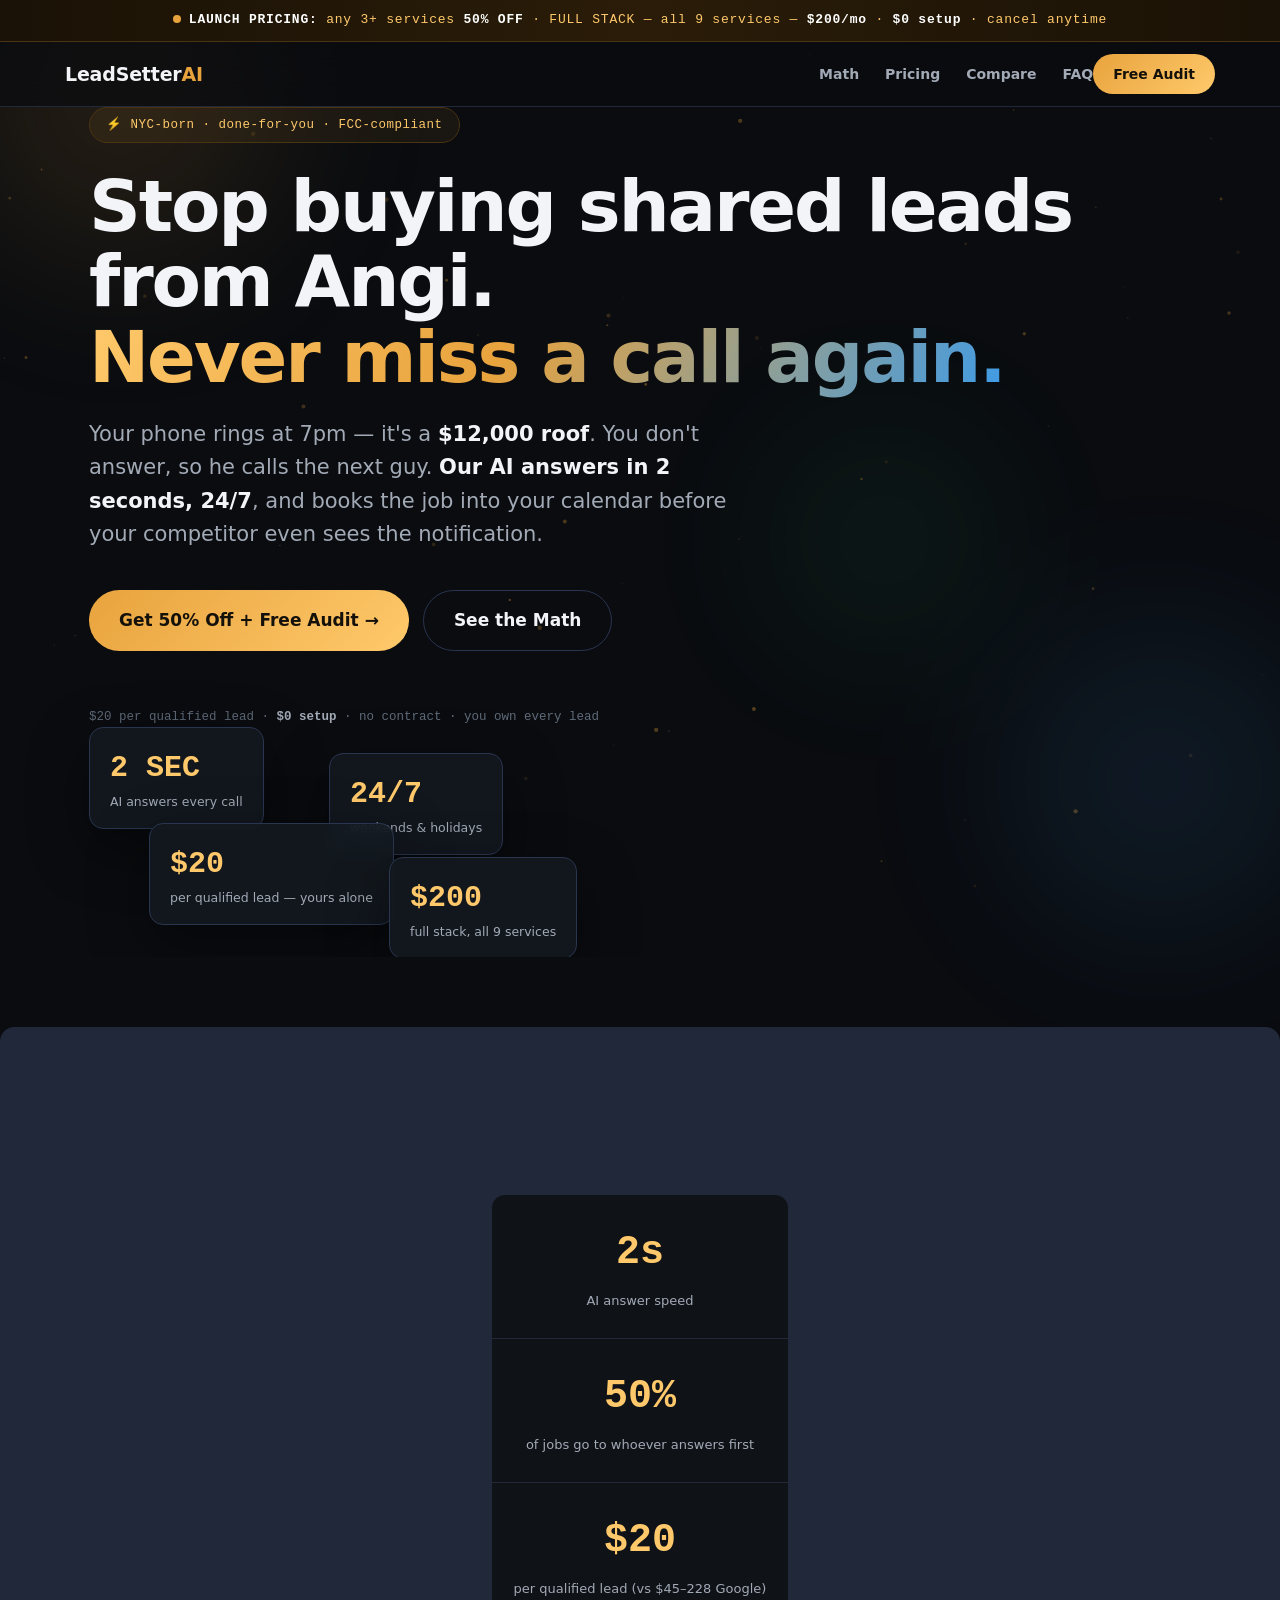
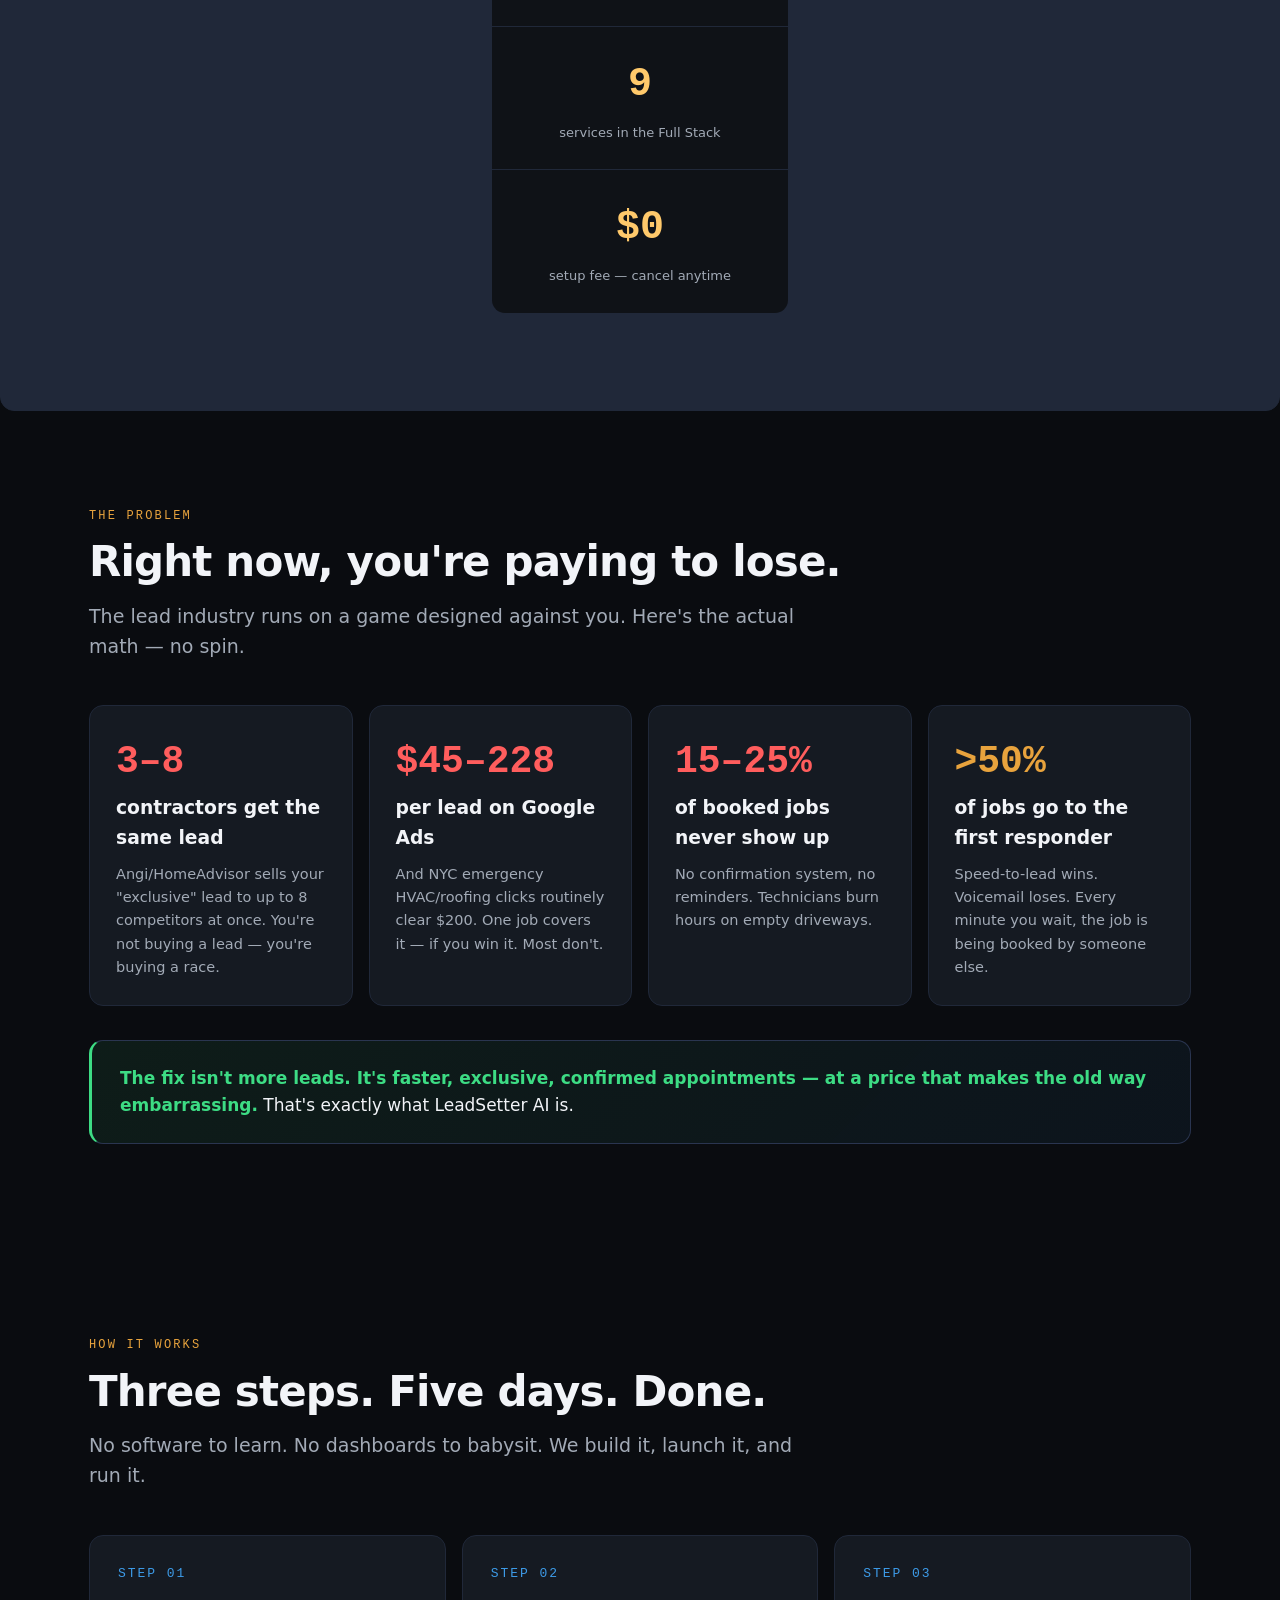
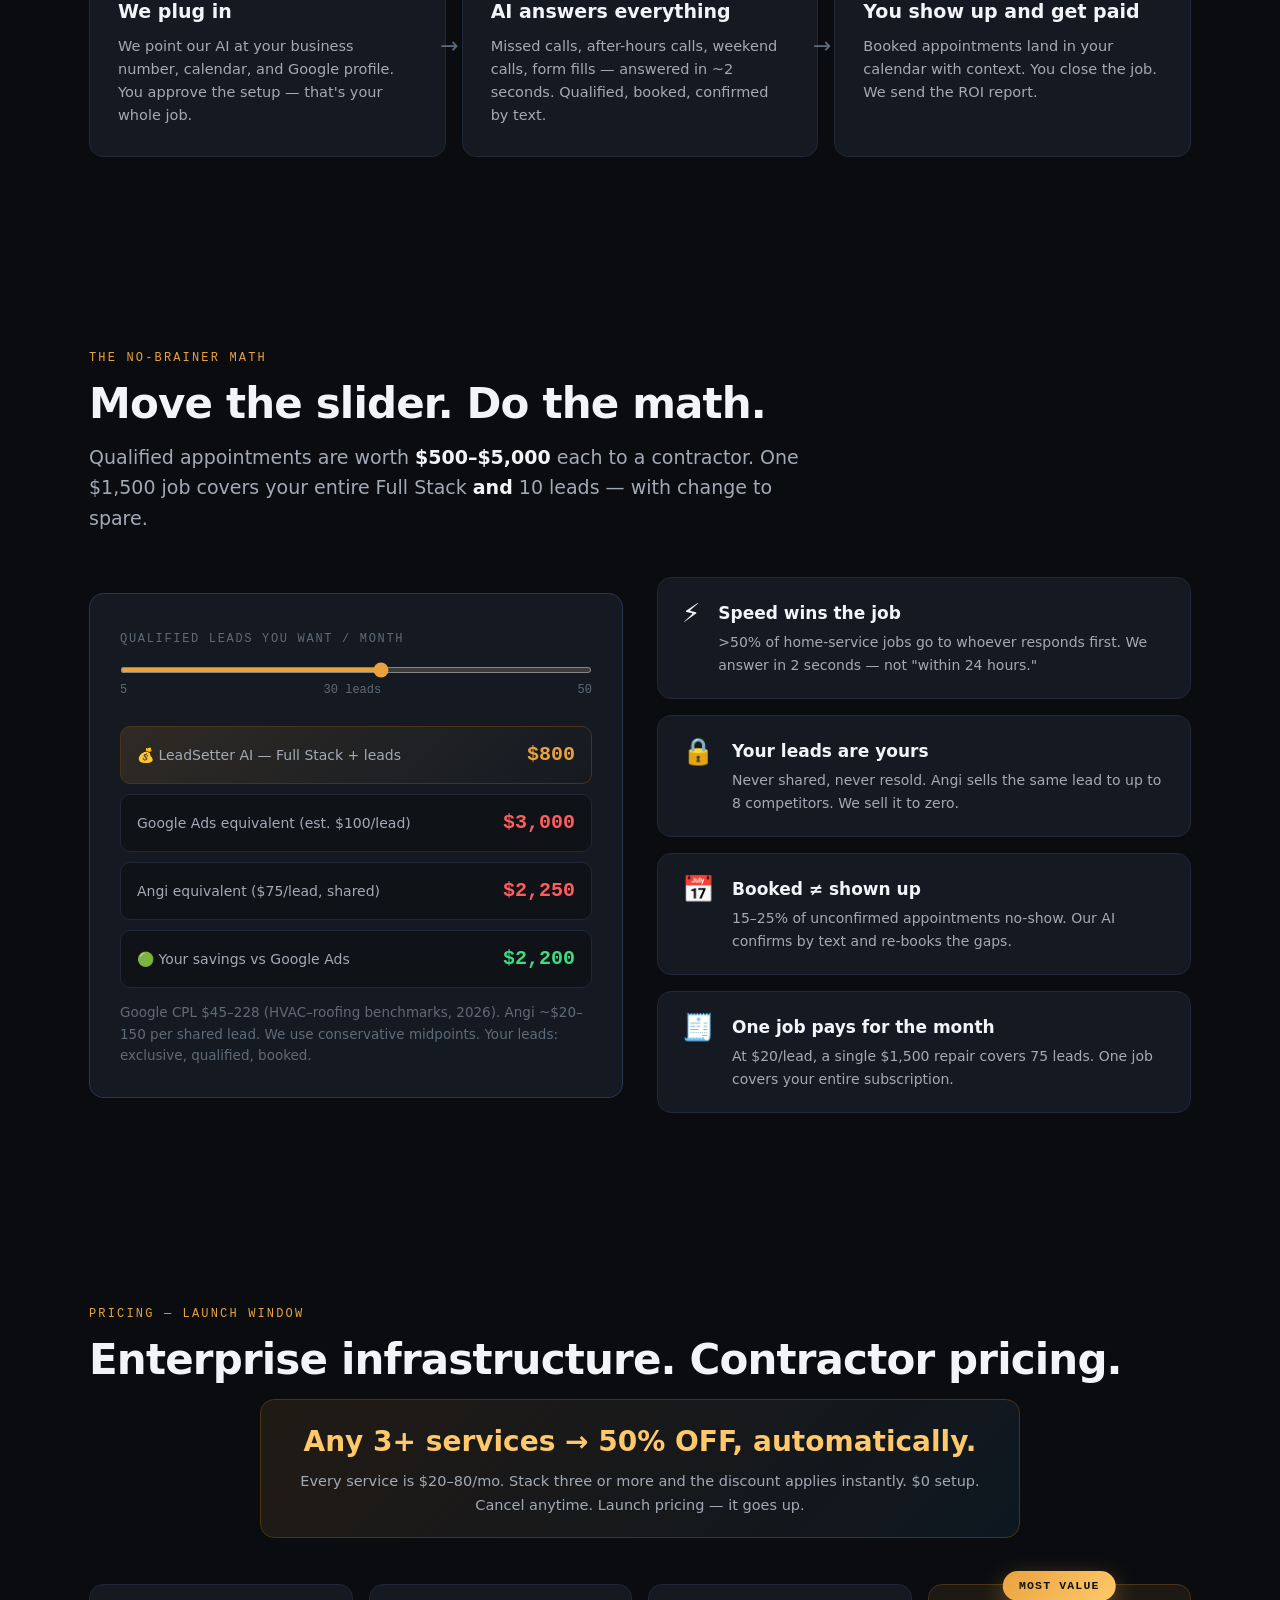
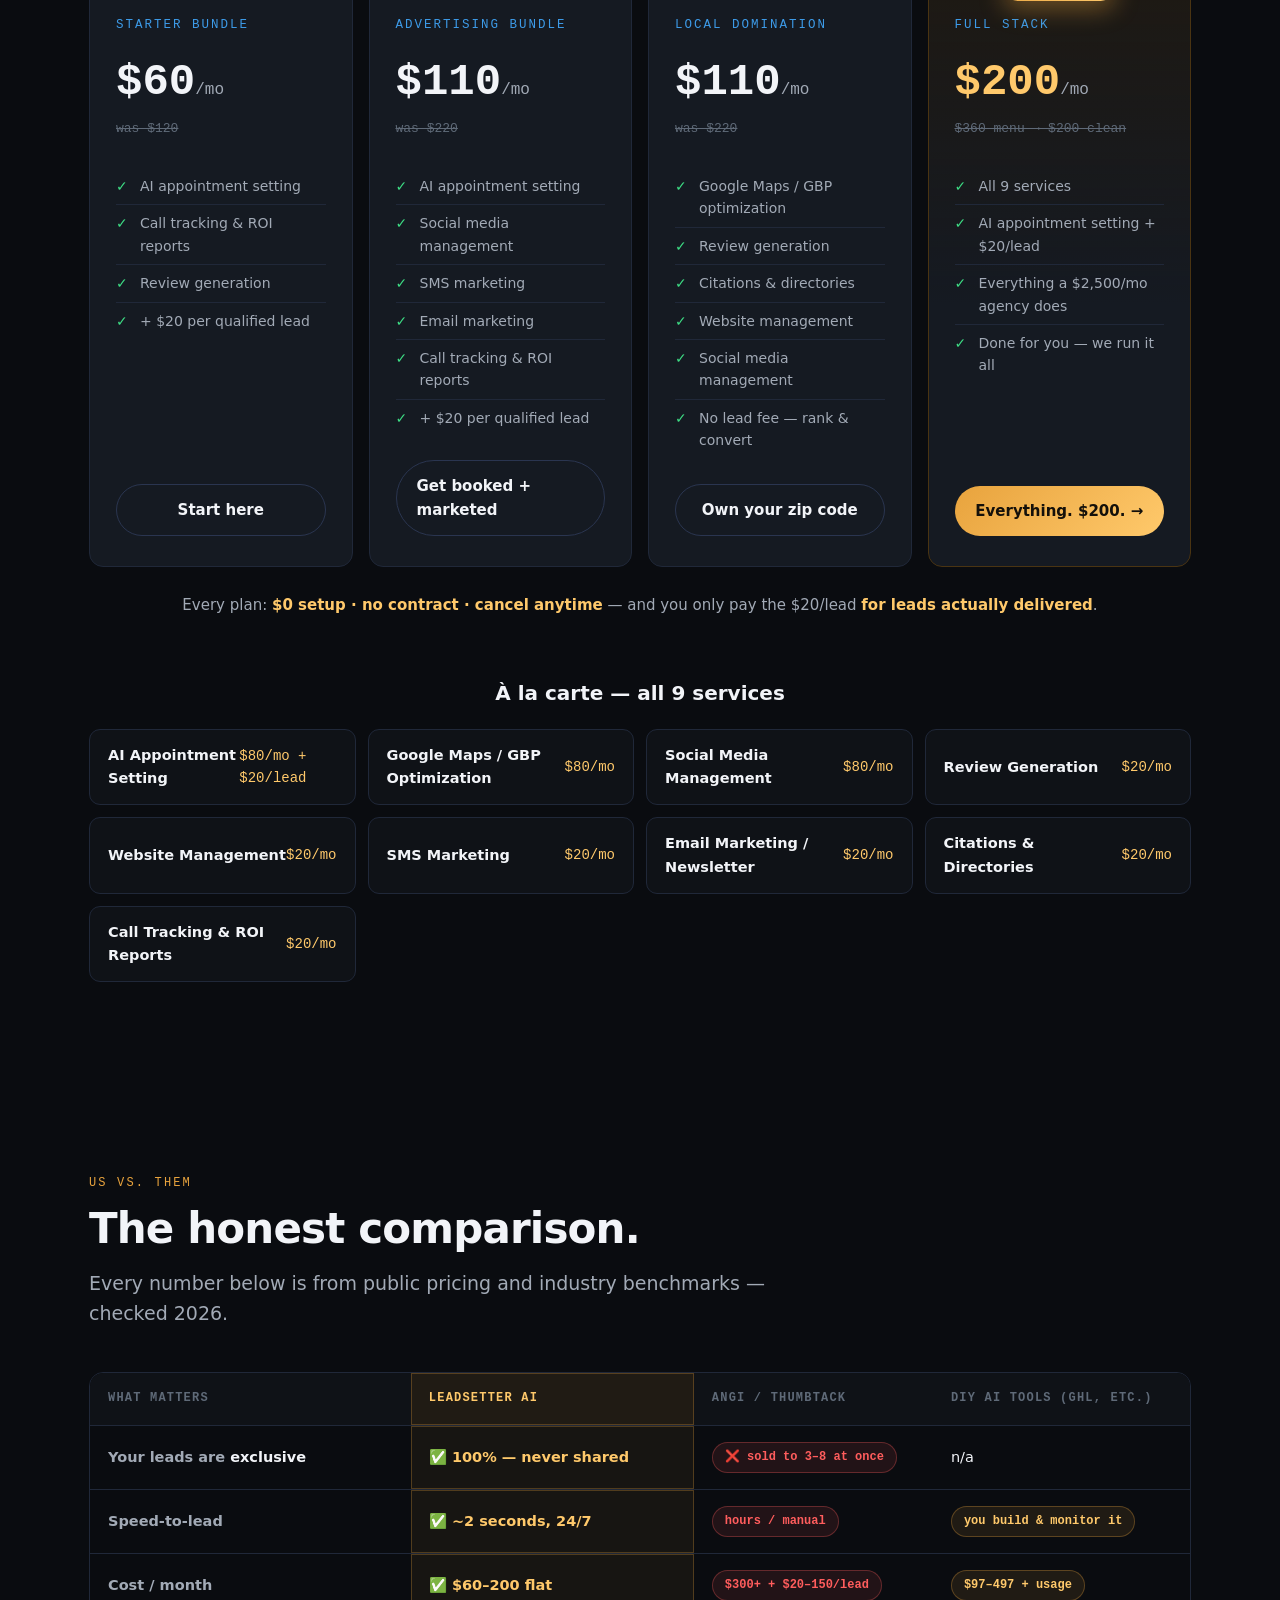
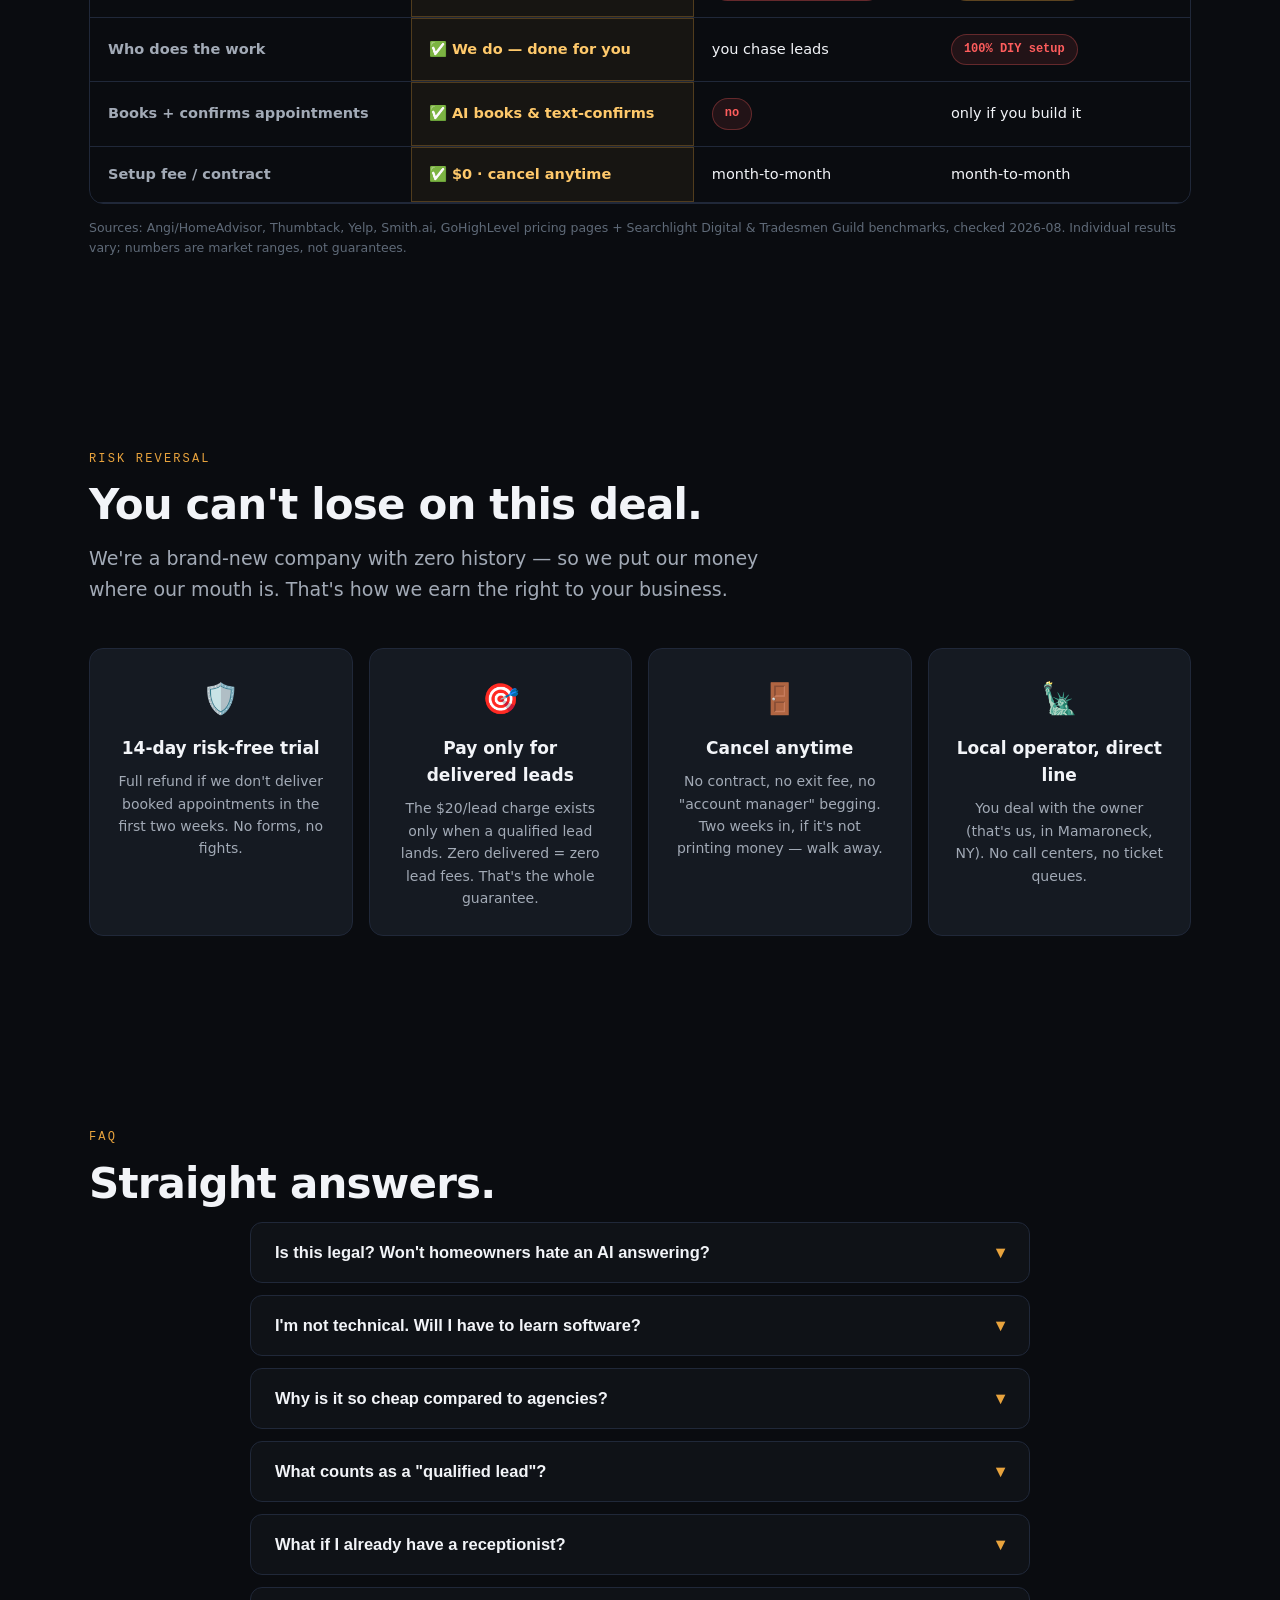
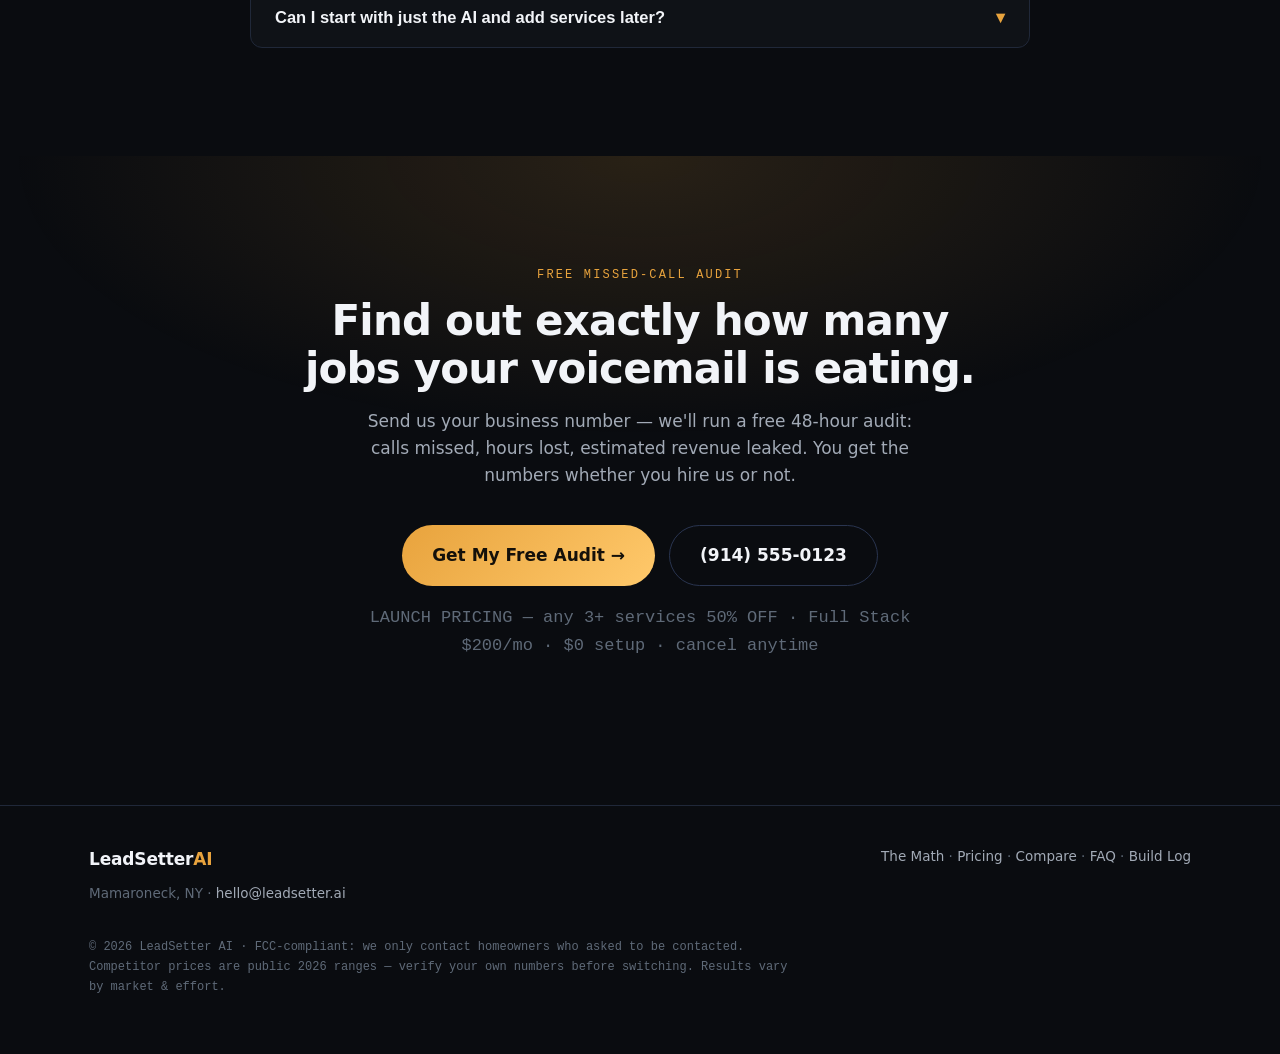
==== index.html @ 9e2f127e "Landing page v1: hero + profit calculator + 50% bundles + us-vs-them table; build log moved to /buil" ====
<!DOCTYPE html>
<html lang="en">
<head>
<meta charset="UTF-8">
<meta name="viewport" content="width=device-width, initial-scale=1.0">
<title>LeadSetter AI — Never Miss a Job Again | AI Appointment Setting for Contractors</title>
<meta name="description" content="AI answers your missed calls in 2 seconds, 24/7, and books appointments into your calendar. $20 per qualified lead. Full Stack — all 9 services — $200/mo. $0 setup, cancel anytime.">
<style>
:root{
  --bg:#0a0c10; --bg2:#0f1217; --bg3:#151a22; --bg4:#1b2230;
  --ink:#f2f4f8; --muted:#a2aab6; --dim:#5f6a78;
  --line:#202839; --line2:#2a3550;
  --gold:#e8a33d; --gold2:#ffc96b; --blue:#3d9be8; --green:#3ddc84; --red:#ff5d5d;
  --mono:ui-monospace,"Cascadia Code","SF Mono",Consolas,monospace;
  --sans:system-ui,-apple-system,"Segoe UI",Roboto,Inter,sans-serif;
  --radius:14px;
  --shadow:0 20px 60px rgba(0,0,0,.45);
}
*{box-sizing:border-box;margin:0;padding:0}
html{scroll-behavior:smooth}
body{background:var(--bg);color:var(--ink);font-family:var(--sans);font-size:16px;line-height:1.6;overflow-x:hidden}
a{color:var(--blue);text-decoration:none}
a:hover{text-decoration:underline}
.wrap{max-width:1150px;margin:0 auto;padding:0 24px}
section{padding:96px 0;position:relative}
h2{font-size:clamp(28px,4vw,42px);font-weight:750;letter-spacing:-.02em;line-height:1.15;margin-bottom:14px}
.sub{color:var(--muted);font-size:clamp(16px,2vw,19px);max-width:720px;margin-bottom:44px}
.sub b{color:var(--ink)}
.mono{font-family:var(--mono)}
.kicker{font-family:var(--mono);font-size:12px;letter-spacing:.18em;text-transform:uppercase;color:var(--gold);margin-bottom:12px}
.btn{display:inline-flex;align-items:center;gap:10px;font-weight:650;font-size:17px;padding:16px 30px;border-radius:999px;border:none;cursor:pointer;transition:transform .15s,box-shadow .2s,background .2s}
.btn-gold{background:linear-gradient(135deg,var(--gold),var(--gold2));color:#14100a}
.btn-gold:hover{transform:translateY(-2px);box-shadow:0 12px 40px rgba(232,163,61,.35)}
.btn-ghost{background:transparent;color:var(--ink);border:1px solid var(--line2)}
.btn-ghost:hover{border-color:var(--blue);transform:translateY(-2px)}
.center{text-align:center}
.center .sub{margin-left:auto;margin-right:auto}

/* ── floating orbs / bg ─────────────────────────── */
#particles{position:fixed;inset:0;z-index:0;pointer-events:none;opacity:.55}
.orb{position:absolute;border-radius:50%;filter:blur(80px);opacity:.32;z-index:0;pointer-events:none}
.orb-g{width:520px;height:520px;background:radial-gradient(circle,rgba(232,163,61,.55),transparent 65%);top:-160px;left:-140px;animation:drift 18s ease-in-out infinite alternate}
.orb-b{width:480px;height:480px;background:radial-gradient(circle,rgba(61,155,232,.5),transparent 65%);bottom:-120px;right:-120px;animation:drift 22s ease-in-out infinite alternate-reverse}
.orb-g2{width:360px;height:360px;background:radial-gradient(circle,rgba(61,220,132,.35),transparent 65%);top:40%;left:55%;animation:drift 26s ease-in-out infinite alternate}
@keyframes drift{from{transform:translate(0,0) scale(1)}to{transform:translate(60px,-40px) scale(1.12)}}

/* ── sticky launch banner ───────────────────────── */
.launchbar{position:sticky;top:0;z-index:100;background:linear-gradient(90deg,#1a1206,#2a1c08 50%,#1a1206);border-bottom:1px solid #4a3412;color:var(--gold2);font-family:var(--mono);font-size:13px;letter-spacing:.06em;padding:10px 16px;text-align:center}
.launchbar b{color:#fff}
.launchbar .pulse{display:inline-block;width:8px;height:8px;border-radius:50%;background:var(--gold);margin-right:8px;animation:pulse 1.6s infinite}
@keyframes pulse{0%,100%{box-shadow:0 0 0 0 rgba(232,163,61,.5)}50%{box-shadow:0 0 0 8px rgba(232,163,61,0)}}

/* ── nav ───────────────────────────────────────── */
nav{position:sticky;top:0;z-index:90;backdrop-filter:blur(14px);background:rgba(10,12,16,.72);border-bottom:1px solid var(--line);padding:0 24px}
nav .wrap{display:flex;align-items:center;justify-content:space-between;height:64px;padding:0}
.logo{font-weight:800;font-size:19px;letter-spacing:-.01em;color:var(--ink)}
.logo span{color:var(--gold)}
nav a.navl{color:var(--muted);font-size:14px;font-weight:600;margin-left:26px}
nav a.navl:hover{color:var(--ink);text-decoration:none}
.cta-mini{padding:9px 20px;font-size:14px}

/* ── hero ──────────────────────────────────────── */
.hero{min-height:92vh;display:flex;align-items:center;position:relative;overflow:hidden}
.hero .wrap{position:relative;z-index:2}
.badge{display:inline-flex;align-items:center;gap:8px;font-family:var(--mono);font-size:12.5px;color:var(--gold2);border:1px solid #4a3412;background:rgba(232,163,61,.07);padding:7px 16px;border-radius:999px;margin-bottom:26px;letter-spacing:.04em}
h1{font-size:clamp(38px,6.5vw,72px);font-weight:800;letter-spacing:-.03em;line-height:1.05;margin-bottom:22px}
h1 .grad{background:linear-gradient(120deg,var(--gold2),var(--gold) 45%,var(--blue));-webkit-background-clip:text;background-clip:text;color:transparent}
.hero p.lead{font-size:clamp(17px,2.2vw,21px);color:var(--muted);max-width:640px;margin-bottom:38px}
.hero p.lead b{color:var(--ink)}
.hero .ctas{display:flex;gap:14px;flex-wrap:wrap;margin-bottom:56px}
.hero .trustline{font-family:var(--mono);font-size:12.5px;color:var(--dim);margin-top:14px}
.hero .trustline b{color:var(--muted)}
/* floating stat cards */
.floaters{position:relative;height:230px;max-width:640px}
.fcard{position:absolute;background:rgba(21,26,34,.85);border:1px solid var(--line2);border-radius:var(--radius);padding:16px 20px;backdrop-filter:blur(8px);box-shadow:var(--shadow);animation:floaty 7s ease-in-out infinite}
.fcard .n{font-family:var(--mono);font-size:30px;font-weight:700;color:var(--gold2)}
.fcard .l{font-size:12.5px;color:var(--muted)}
.fc1{top:0;left:0;animation-delay:0s}
.fc2{top:26px;left:240px;animation-delay:1.6s}
.fc3{top:96px;left:60px;animation-delay:3.1s}
.fc4{top:130px;left:300px;animation-delay:4.4s}
@keyframes floaty{0%,100%{transform:translateY(0)}50%{transform:translateY(-14px)}}

/* ── stat band ─────────────────────────────────── */
.stats{display:grid;grid-template-columns:repeat(auto-fit,minmax(170px,1fr));gap:1px;background:var(--line);border:1px solid var(--line);border-radius:var(--radius);overflow:hidden;margin-top:70px}
.stat{background:var(--bg2);padding:26px 22px;text-align:center}
.stat .v{font-family:var(--mono);font-size:clamp(28px,4vw,40px);font-weight:750;color:var(--gold2);font-variant-numeric:tabular-nums}
.stat .v em{font-style:normal;font-size:.55em;color:var(--muted)}
.stat .l{font-size:13px;color:var(--muted);margin-top:6px}

/* ── enemy section ─────────────────────────────── */
.enemy .cards{display:grid;grid-template-columns:repeat(auto-fit,minmax(240px,1fr));gap:16px}
.ecard{background:var(--bg3);border:1px solid var(--line);border-radius:var(--radius);padding:26px}
.ecard .big{font-family:var(--mono);font-size:38px;font-weight:750}
.ecard .big.red{color:var(--red)}
.ecard .big.gold{color:var(--gold)}
.ecard p{color:var(--muted);font-size:14.5px;margin-top:10px}
.enemy .verdict{margin-top:34px;background:linear-gradient(135deg,rgba(61,220,132,.08),rgba(61,155,232,.06));border:1px solid var(--line2);border-left:3px solid var(--green);border-radius:var(--radius);padding:24px 28px;font-size:17px}
.enemy .verdict b{color:var(--green)}

/* ── how it works ──────────────────────────────── */
.steps{display:grid;grid-template-columns:repeat(auto-fit,minmax(230px,1fr));gap:16px}
.step{background:var(--bg3);border:1px solid var(--line);border-radius:var(--radius);padding:28px;position:relative}
.step .num{font-family:var(--mono);font-size:13px;color:var(--blue);letter-spacing:.15em}
.step h3{font-size:19px;margin:12px 0 8px}
.step p{color:var(--muted);font-size:14.5px}
.step::after{content:"→";position:absolute;right:-14px;top:50%;transform:translateY(-50%);color:var(--dim);font-size:22px;z-index:2}
.step:last-child::after{content:none}

/* ── calculator ────────────────────────────────── */
.calc{display:grid;grid-template-columns:1fr 1fr;gap:34px;align-items:center}
@media(max-width:820px){.calc{grid-template-columns:1fr}}
.calc-box{background:var(--bg3);border:1px solid var(--line2);border-radius:var(--radius);padding:30px}
.calc-box label{font-family:var(--mono);font-size:12px;letter-spacing:.14em;text-transform:uppercase;color:var(--dim)}
input[type=range]{width:100%;accent-color:var(--gold);margin:18px 0 6px;height:6px;cursor:pointer}
.range-vals{display:flex;justify-content:space-between;font-family:var(--mono);font-size:12px;color:var(--dim)}
.out{display:grid;gap:10px;margin-top:26px}
.orow{display:flex;justify-content:space-between;align-items:baseline;padding:12px 16px;border-radius:10px;background:var(--bg2);border:1px solid var(--line)}
.orow .k{font-size:14px;color:var(--muted)}
.orow .v{font-family:var(--mono);font-size:20px;font-weight:700;font-variant-numeric:tabular-nums}
.orow .v.good{color:var(--green)}
.orow .v.bad{color:var(--red)}
.orow .v.gold{color:var(--gold)}
.orow.total{background:linear-gradient(135deg,rgba(232,163,61,.12),transparent);border-color:#4a3412}
.note-math{font-size:13.5px;color:var(--dim);margin-top:14px}
/* floating mini-math cards */
.mathbits{display:grid;gap:16px}
.mbit{background:var(--bg3);border:1px solid var(--line);border-radius:var(--radius);padding:22px 24px;display:flex;gap:18px;align-items:flex-start}
.mbit .ico{font-size:26px;line-height:1}
.mbit b{display:block;font-size:17px;margin-bottom:4px}
.mbit p{color:var(--muted);font-size:14px}

/* ── pricing ───────────────────────────────────── */
.rule-banner{margin:0 auto 46px;max-width:760px;text-align:center;background:linear-gradient(135deg,rgba(232,163,61,.1),rgba(61,155,232,.08));border:1px solid #4a3412;border-radius:var(--radius);padding:20px 26px}
.rule-banner .big{font-size:clamp(20px,3vw,28px);font-weight:750;color:var(--gold2)}
.rule-banner p{color:var(--muted);font-size:14.5px;margin-top:6px}
.tiers{display:grid;grid-template-columns:repeat(auto-fit,minmax(240px,1fr));gap:16px;align-items:stretch}
.tier{background:var(--bg3);border:1px solid var(--line);border-radius:var(--radius);padding:30px 26px;display:flex;flex-direction:column;position:relative;transition:transform .2s,border-color .2s}
.tier:hover{transform:translateY(-6px);border-color:var(--line2)}
.tier .tname{font-family:var(--mono);font-size:12.5px;letter-spacing:.16em;text-transform:uppercase;color:var(--blue)}
.tier .tprice{font-family:var(--mono);font-size:44px;font-weight:800;margin:12px 0 2px;font-variant-numeric:tabular-nums}
.tier .tprice small{font-size:16px;color:var(--muted);font-weight:500}
.tier .was{font-family:var(--mono);font-size:13px;color:var(--dim);text-decoration:line-through;margin-bottom:14px}
.tier ul{list-style:none;margin:14px 0 24px;flex:1}
.tier li{font-size:14px;color:var(--muted);padding:7px 0 7px 24px;position:relative;border-bottom:1px solid var(--line)}
.tier li:last-child{border-bottom:none}
.tier li::before{content:"✓";position:absolute;left:0;color:var(--green);font-weight:700}
.tier .btn{justify-content:center;padding:13px 20px;font-size:15px}
.tier.hot{border-color:#4a3412;background:linear-gradient(180deg,rgba(232,163,61,.09),var(--bg3) 55%)}
.tier.hot .badgehot{position:absolute;top:-14px;left:50%;transform:translateX(-50%);background:linear-gradient(135deg,var(--gold),var(--gold2));color:#14100a;font-family:var(--mono);font-size:11.5px;font-weight:700;letter-spacing:.1em;padding:6px 16px;border-radius:999px;box-shadow:0 8px 24px rgba(232,163,61,.4);animation:pulse 2s infinite}
.tier.hot .tprice{color:var(--gold2)}
.leadnote{text-align:center;color:var(--muted);font-size:15px;margin-top:26px}
.leadnote b{color:var(--gold2)}
.services{margin-top:60px}
.services h3{font-size:20px;margin-bottom:20px;text-align:center}
.sgrid{display:grid;grid-template-columns:repeat(auto-fit,minmax(240px,1fr));gap:12px}
.svc{display:flex;justify-content:space-between;align-items:center;background:var(--bg2);border:1px solid var(--line);border-radius:11px;padding:14px 18px;transition:border-color .15s}
.svc:hover{border-color:var(--line2)}
.svc .sn{font-size:14.5px;font-weight:600}
.svc .sp{font-family:var(--mono);font-size:14px;color:var(--gold2)}
.svc .sp.dim{color:var(--muted)}

/* ── vs table ──────────────────────────────────── */
.vstable{overflow-x:auto;border:1px solid var(--line);border-radius:var(--radius)}
table.vs{width:100%;border-collapse:collapse;font-size:14.5px;min-width:760px}
.vs th,.vs td{padding:16px 18px;text-align:left;border-bottom:1px solid var(--line)}
.vs thead th{font-family:var(--mono);font-size:12px;letter-spacing:.1em;text-transform:uppercase;color:var(--dim);background:var(--bg2)}
.vs td.feat{color:var(--muted);font-weight:600}
.vs td.feat b{color:var(--ink)}
.vs .us{background:rgba(232,163,61,.06);box-shadow:inset 0 0 0 1px rgba(232,163,61,.28)}
.vs thead th.us{color:var(--gold2);background:rgba(232,163,61,.1)}
.vs td.us,.vs th.us{position:relative}
.vs .pill{display:inline-block;font-family:var(--mono);font-size:12px;padding:5px 12px;border-radius:999px;font-weight:600}
.p-ok{background:rgba(61,220,132,.12);color:var(--green);border:1px solid rgba(61,220,132,.3)}
.p-bad{background:rgba(255,93,93,.1);color:var(--red);border:1px solid rgba(255,93,93,.3)}
.p-mid{background:rgba(232,163,61,.1);color:var(--gold2);border:1px solid rgba(232,163,61,.3)}
.vs .usrow-hl{font-weight:700;color:var(--gold2)}
.small-print{font-size:12.5px;color:var(--dim);margin-top:14px}

/* ── guarantee / trust ─────────────────────────── */
.guar{display:grid;grid-template-columns:repeat(auto-fit,minmax(250px,1fr));gap:16px}
.gcard{background:var(--bg3);border:1px solid var(--line);border-radius:var(--radius);padding:26px;text-align:center}
.gcard .gico{font-size:30px;margin-bottom:12px}
.gcard h3{font-size:17px;margin-bottom:8px}
.gcard p{color:var(--muted);font-size:14px}

/* ── faq ───────────────────────────────────────── */
.faq{max-width:780px;margin:0 auto}
.fitem{border:1px solid var(--line);border-radius:12px;margin-bottom:12px;background:var(--bg2);overflow:hidden}
.fq{width:100%;background:none;border:none;color:var(--ink);font-size:16.5px;font-weight:650;text-align:left;padding:20px 24px;cursor:pointer;display:flex;justify-content:space-between;align-items:center;gap:14px}
.fq .chev{transition:transform .25s;color:var(--gold)}
.fitem.open .chev{transform:rotate(180deg)}
.fa{max-height:0;overflow:hidden;transition:max-height .3s ease}
.fa p{padding:0 24px 20px;color:var(--muted);font-size:14.5px}

/* ── final cta ─────────────────────────────────── */
.cta-final{background:radial-gradient(900px 400px at 50% 0%,rgba(232,163,61,.14),transparent 70%);text-align:center;padding:110px 0}
.cta-final h2{max-width:700px;margin-left:auto;margin-right:auto}
.cta-final p{color:var(--muted);max-width:560px;margin:0 auto 36px;font-size:17px}

/* ── footer ────────────────────────────────────── */
footer{border-top:1px solid var(--line);padding:40px 0 56px;font-size:13.5px;color:var(--dim)}
footer .wrap{display:flex;justify-content:space-between;flex-wrap:wrap;gap:18px}
footer a{color:var(--muted)}
footer .comp{font-family:var(--mono);font-size:12px;margin-top:14px;max-width:720px;line-height:1.7}

/* ── reveal ────────────────────────────────────── */
.reveal{opacity:0;transform:translateY(26px);transition:opacity .7s ease,transform .7s ease}
.reveal.in{opacity:1;transform:none}
@media (prefers-reduced-motion:reduce){*{animation:none!important;transition:none!important}.reveal{opacity:1;transform:none}}
</style>
</head>
<body>
<canvas id="particles"></canvas>
<div class="orb orb-g"></div><div class="orb orb-b"></div><div class="orb orb-g2"></div>

<div class="launchbar"><span class="pulse"></span><b>LAUNCH PRICING:</b> any 3+ services <b>50% OFF</b> · FULL STACK — all 9 services — <b>$200/mo</b> · <b>$0 setup</b> · cancel anytime</div>

<nav>
  <div class="wrap">
    <div class="logo">LeadSetter<span>AI</span></div>
    <div style="display:flex;align-items:center;flex-wrap:wrap">
      <a class="navl" href="#math">Math</a>
      <a class="navl" href="#pricing">Pricing</a>
      <a class="navl" href="#vs">Compare</a>
      <a class="navl" href="#faq">FAQ</a>
      <a class="btn btn-gold cta-mini" href="#cta">Free Audit</a>
    </div>
  </div>
</nav>

<header class="hero">
  <div class="wrap">
    <div class="badge">⚡ NYC-born · done-for-you · FCC-compliant</div>
    <h1>Stop buying shared leads from Angi.<br><span class="grad">Never miss a call again.</span></h1>
    <p class="lead">Your phone rings at 7pm — it's a <b>$12,000 roof</b>. You don't answer, so he calls the next guy. <b>Our AI answers in 2 seconds, 24/7</b>, and books the job into your calendar before your competitor even sees the notification.</p>
    <div class="ctas">
      <a class="btn btn-gold" href="#cta">Get 50% Off + Free Audit →</a>
      <a class="btn btn-ghost" href="#math">See the Math</a>
    </div>
    <div class="trustline">$20 per qualified lead · <b>$0 setup</b> · no contract · you own every lead</div>
    <div class="floaters">
      <div class="fcard fc1"><div class="n">2 SEC</div><div class="l">AI answers every call</div></div>
      <div class="fcard fc2"><div class="n">24/7</div><div class="l">weekends &amp; holidays</div></div>
      <div class="fcard fc3"><div class="n">$20</div><div class="l">per qualified lead — yours alone</div></div>
      <div class="fcard fc4"><div class="n">$200</div><div class="l">full stack, all 9 services</div></div>
    </div>
  </div>
</header>

<section class="stats reveal"><div class="wrap">
  <div class="stats">
    <div class="stat"><div class="v"><span class="cnt" data-to="2" data-suffix="s">0</span></div><div class="l">AI answer speed</div></div>
    <div class="stat"><div class="v"><span class="cnt" data-to="50" data-suffix="%">0</span></div><div class="l">of jobs go to whoever answers first</div></div>
    <div class="stat"><div class="v"><span class="cnt" data-to="20" data-prefix="$">0</span></div><div class="l">per qualified lead (vs $45–228 Google)</div></div>
    <div class="stat"><div class="v"><span class="cnt" data-to="9">0</span></div><div class="l">services in the Full Stack</div></div>
    <div class="stat"><div class="v">$0</div><div class="l">setup fee — cancel anytime</div></div>
  </div>
</div></section>

<section class="enemy" id="enemy"><div class="wrap">
  <div class="kicker reveal">The problem</div>
  <h2 class="reveal">Right now, you're paying to lose.</h2>
  <p class="sub reveal">The lead industry runs on a game designed against you. Here's the actual math — no spin.</p>
  <div class="cards reveal">
    <div class="ecard"><div class="big red">3–8</div><h3>contractors get the same lead</h3><p>Angi/HomeAdvisor sells your "exclusive" lead to up to 8 competitors at once. You're not buying a lead — you're buying a race.</p></div>
    <div class="ecard"><div class="big red">$45–228</div><h3>per lead on Google Ads</h3><p>And NYC emergency HVAC/roofing clicks routinely clear $200. One job covers it — if you win it. Most don't.</p></div>
    <div class="ecard"><div class="big red">15–25%</div><h3>of booked jobs never show up</h3><p>No confirmation system, no reminders. Technicians burn hours on empty driveways.</p></div>
    <div class="ecard"><div class="big gold">&gt;50%</div><h3>of jobs go to the first responder</h3><p>Speed-to-lead wins. Voicemail loses. Every minute you wait, the job is being booked by someone else.</p></div>
  </div>
  <div class="verdict reveal"><b>The fix isn't more leads. It's faster, exclusive, confirmed appointments — at a price that makes the old way embarrassing.</b> That's exactly what LeadSetter AI is.</div>
</div></section>

<section id="how"><div class="wrap">
  <div class="kicker reveal">How it works</div>
  <h2 class="reveal">Three steps. Five days. Done.</h2>
  <p class="sub reveal">No software to learn. No dashboards to babysit. We build it, launch it, and run it.</p>
  <div class="steps reveal">
    <div class="step"><div class="num">STEP 01</div><h3>We plug in</h3><p>We point our AI at your business number, calendar, and Google profile. You approve the setup — that's your whole job.</p></div>
    <div class="step"><div class="num">STEP 02</div><h3>AI answers everything</h3><p>Missed calls, after-hours calls, weekend calls, form fills — answered in ~2 seconds. Qualified, booked, confirmed by text.</p></div>
    <div class="step"><div class="num">STEP 03</div><h3>You show up and get paid</h3><p>Booked appointments land in your calendar with context. You close the job. We send the ROI report.</p></div>
  </div>
</div></section>

<section id="math"><div class="wrap">
  <div class="kicker reveal">The no-brainer math</div>
  <h2 class="reveal">Move the slider. Do the math.</h2>
  <p class="sub reveal">Qualified appointments are worth <b>$500–$5,000</b> each to a contractor. One $1,500 job covers your entire Full Stack <b>and</b> 10 leads — with change to spare.</p>
  <div class="calc">
    <div class="calc-box reveal">
      <label for="leads">Qualified leads you want / month</label>
      <input type="range" id="leads" min="5" max="50" step="5" value="30">
      <div class="range-vals"><span>5</span><span id="leadsVal">30 leads</span><span>50</span></div>
      <div class="out">
        <div class="orow total"><span class="k">💰 LeadSetter AI — Full Stack + leads</span><span class="v gold" id="outUs">—</span></div>
        <div class="orow"><span class="k">Google Ads equivalent (est. $100/lead)</span><span class="v bad" id="outGoogle">—</span></div>
        <div class="orow"><span class="k">Angi equivalent ($75/lead, shared)</span><span class="v bad" id="outAngi">—</span></div>
        <div class="orow"><span class="k">🟢 Your savings vs Google Ads</span><span class="v good" id="outSave">—</span></div>
      </div>
      <p class="note-math">Google CPL $45–228 (HVAC–roofing benchmarks, 2026). Angi ~$20–150 per shared lead. We use conservative midpoints. Your leads: exclusive, qualified, booked.</p>
    </div>
    <div class="mathbits reveal">
      <div class="mbit"><div class="ico">⚡</div><div><b>Speed wins the job</b><p>&gt;50% of home-service jobs go to whoever responds first. We answer in 2 seconds — not "within 24 hours."</p></div></div>
      <div class="mbit"><div class="ico">🔒</div><div><b>Your leads are yours</b><p>Never shared, never resold. Angi sells the same lead to up to 8 competitors. We sell it to zero.</p></div></div>
      <div class="mbit"><div class="ico">📅</div><div><b>Booked ≠ shown up</b><p>15–25% of unconfirmed appointments no-show. Our AI confirms by text and re-books the gaps.</p></div></div>
      <div class="mbit"><div class="ico">🧾</div><div><b>One job pays for the month</b><p>At $20/lead, a single $1,500 repair covers 75 leads. One job covers your entire subscription.</p></div></div>
    </div>
  </div>
</div></section>

<section id="pricing"><div class="wrap">
  <div class="kicker reveal">Pricing — launch window</div>
  <h2 class="reveal">Enterprise infrastructure. <span class="grad">Contractor pricing.</span></h2>
  <div class="rule-banner reveal">
    <div class="big">Any 3+ services → 50% OFF, automatically.</div>
    <p>Every service is $20–80/mo. Stack three or more and the discount applies instantly. $0 setup. Cancel anytime. Launch pricing — it goes up.</p>
  </div>
  <div class="tiers reveal">
    <div class="tier">
      <div class="tname">Starter Bundle</div>
      <div class="tprice">$60<small>/mo</small></div>
      <div class="was">was $120</div>
      <ul>
        <li>AI appointment setting</li>
        <li>Call tracking &amp; ROI reports</li>
        <li>Review generation</li>
        <li>+ $20 per qualified lead</li>
      </ul>
      <a class="btn btn-ghost" href="#cta">Start here</a>
    </div>
    <div class="tier">
      <div class="tname">Advertising Bundle</div>
      <div class="tprice">$110<small>/mo</small></div>
      <div class="was">was $220</div>
      <ul>
        <li>AI appointment setting</li>
        <li>Social media management</li>
        <li>SMS marketing</li>
        <li>Email marketing</li>
        <li>Call tracking &amp; ROI reports</li>
        <li>+ $20 per qualified lead</li>
      </ul>
      <a class="btn btn-ghost" href="#cta">Get booked + marketed</a>
    </div>
    <div class="tier">
      <div class="tname">Local Domination</div>
      <div class="tprice">$110<small>/mo</small></div>
      <div class="was">was $220</div>
      <ul>
        <li>Google Maps / GBP optimization</li>
        <li>Review generation</li>
        <li>Citations &amp; directories</li>
        <li>Website management</li>
        <li>Social media management</li>
        <li>No lead fee — rank &amp; convert</li>
      </ul>
      <a class="btn btn-ghost" href="#cta">Own your zip code</a>
    </div>
    <div class="tier hot">
      <div class="badgehot">MOST VALUE</div>
      <div class="tname">Full Stack</div>
      <div class="tprice">$200<small>/mo</small></div>
      <div class="was">$360 menu → $200 clean</div>
      <ul>
        <li>All 9 services</li>
        <li>AI appointment setting + $20/lead</li>
        <li>Everything a $2,500/mo agency does</li>
        <li>Done for you — we run it all</li>
      </ul>
      <a class="btn btn-gold" href="#cta">Everything. $200. →</a>
    </div>
  </div>
  <p class="leadnote">Every plan: <b>$0 setup · no contract · cancel anytime</b> — and you only pay the $20/lead <b>for leads actually delivered</b>.</p>

  <div class="services reveal">
    <h3>À la carte — all 9 services</h3>
    <div class="sgrid">
      <div class="svc"><span class="sn">AI Appointment Setting</span><span class="sp">$80/mo + $20/lead</span></div>
      <div class="svc"><span class="sn">Google Maps / GBP Optimization</span><span class="sp">$80/mo</span></div>
      <div class="svc"><span class="sn">Social Media Management</span><span class="sp">$80/mo</span></div>
      <div class="svc"><span class="sn">Review Generation</span><span class="sp">$20/mo</span></div>
      <div class="svc"><span class="sn">Website Management</span><span class="sp">$20/mo</span></div>
      <div class="svc"><span class="sn">SMS Marketing</span><span class="sp">$20/mo</span></div>
      <div class="svc"><span class="sn">Email Marketing / Newsletter</span><span class="sp">$20/mo</span></div>
      <div class="svc"><span class="sn">Citations &amp; Directories</span><span class="sp">$20/mo</span></div>
      <div class="svc"><span class="sn">Call Tracking &amp; ROI Reports</span><span class="sp">$20/mo</span></div>
    </div>
  </div>
</div></section>

<section id="vs"><div class="wrap">
  <div class="kicker reveal">Us vs. them</div>
  <h2 class="reveal">The honest comparison.</h2>
  <p class="sub reveal">Every number below is from public pricing and industry benchmarks — checked 2026.</p>
  <div class="vstable reveal">
    <table class="vs">
      <thead>
        <tr>
          <th>What matters</th>
          <th class="us">LeadSetter AI</th>
          <th>Angi / Thumbtack</th>
          <th>DIY AI tools (GHL, etc.)</th>
        </tr>
      </thead>
      <tbody>
        <tr>
          <td class="feat">Your leads are <b>exclusive</b></td>
          <td class="us usrow-hl">✅ 100% — never shared</td>
          <td><span class="pill p-bad">❌ sold to 3–8 at once</span></td>
          <td>n/a</td>
        </tr>
        <tr>
          <td class="feat">Speed-to-lead</td>
          <td class="us usrow-hl">✅ ~2 seconds, 24/7</td>
          <td><span class="pill p-bad">hours / manual</span></td>
          <td><span class="pill p-mid">you build &amp; monitor it</span></td>
        </tr>
        <tr>
          <td class="feat">Cost / month</td>
          <td class="us usrow-hl">✅ $60–200 flat</td>
          <td><span class="pill p-bad">$300+ + $20–150/lead</span></td>
          <td><span class="pill p-mid">$97–497 + usage</span></td>
        </tr>
        <tr>
          <td class="feat">Who does the work</td>
          <td class="us usrow-hl">✅ We do — done for you</td>
          <td>you chase leads</td>
          <td><span class="pill p-bad">100% DIY setup</span></td>
        </tr>
        <tr>
          <td class="feat">Books + confirms appointments</td>
          <td class="us usrow-hl">✅ AI books &amp; text-confirms</td>
          <td><span class="pill p-bad">no</span></td>
          <td>only if you build it</td>
        </tr>
        <tr>
          <td class="feat">Setup fee / contract</td>
          <td class="us usrow-hl">✅ $0 · cancel anytime</td>
          <td>month-to-month</td>
          <td>month-to-month</td>
        </tr>
      </tbody>
    </table>
  </div>
  <p class="small-print">Sources: Angi/HomeAdvisor, Thumbtack, Yelp, Smith.ai, GoHighLevel pricing pages + Searchlight Digital &amp; Tradesmen Guild benchmarks, checked 2026-08. Individual results vary; numbers are market ranges, not guarantees.</p>
</div></section>

<section id="guarantee"><div class="wrap">
  <div class="kicker reveal">Risk reversal</div>
  <h2 class="reveal">You can't lose on this deal.</h2>
  <p class="sub reveal">We're a brand-new company with zero history — so we put our money where our mouth is. That's how we earn the right to your business.</p>
  <div class="guar reveal">
    <div class="gcard"><div class="gico">🛡️</div><h3>14-day risk-free trial</h3><p>Full refund if we don't deliver booked appointments in the first two weeks. No forms, no fights.</p></div>
    <div class="gcard"><div class="gico">🎯</div><h3>Pay only for delivered leads</h3><p>The $20/lead charge exists only when a qualified lead lands. Zero delivered = zero lead fees. That's the whole guarantee.</p></div>
    <div class="gcard"><div class="gico">🚪</div><h3>Cancel anytime</h3><p>No contract, no exit fee, no "account manager" begging. Two weeks in, if it's not printing money — walk away.</p></div>
    <div class="gcard"><div class="gico">🗽</div><h3>Local operator, direct line</h3><p>You deal with the owner (that's us, in Mamaroneck, NY). No call centers, no ticket queues.</p></div>
  </div>
</div></section>

<section id="faq"><div class="wrap">
  <div class="kicker reveal">FAQ</div>
  <h2 class="reveal">Straight answers.</h2>
  <div class="faq reveal">
    <div class="fitem"><button class="fq">Is this legal? Won't homeowners hate an AI answering?<span class="chev">▾</span></button><div class="fa"><p>We're FCC-compliant by design: we only contact homeowners who already reached out — missed calls, form fills, opted-in texts. That's why we can make "answers in 2 seconds" a promise instead of a liability. Homeowners don't care who picks up — they care that someone picks up in 2 seconds instead of voicemail. The AI books the appointment; you close the job.</p></div></div>
    <div class="fitem"><button class="fq">I'm not technical. Will I have to learn software?<span class="chev">▾</span></button><div class="fa"><p>Zero. We build everything — AI agent, calendar sync, texts, reporting — and launch it in about 5 days. Your only job is to approve the setup and show up for the booked appointments.</p></div></div>
    <div class="fitem"><button class="fq">Why is it so cheap compared to agencies?<span class="chev">▾</span></button><div class="fa"><p>Because AI does the grunt work that agencies bill $2,500+/mo for. You pay for results — $20 per delivered lead — not for account-manager overhead. And yes, this is launch pricing. It goes up.</p></div></div>
    <div class="fitem"><button class="fq">What counts as a "qualified lead"?<span class="chev">▾</span></button><div class="fa"><p>A homeowner who called or submitted a request about your actual service, got qualified by the AI (real need, real contact info, ready to book), and an appointment was booked or attempted within your service area. No tire-kickers, no lead resale, no mystery data.</p></div></div>
    <div class="fitem"><button class="fq">What if I already have a receptionist?<span class="chev">▾</span></button><div class="fa"><p>Perfect — the AI is your after-hours, weekend, and overflow backup. It answers when she can't, books into the same calendar, and confirms every appointment. Contractors with receptionists typically see the biggest lift from missed-call capture.</p></div></div>
    <div class="fitem"><button class="fq">Can I start with just the AI and add services later?<span class="chev">▾</span></button><div class="fa"><p>Yes — that's the whole point. Start with the Starter bundle at $60, watch booked appointments land for two weeks, then stack the services that move your business. The 50% bundle discount applies the moment you hit three.</p></div></div>
  </div>
</div></section>

<section class="cta-final" id="cta"><div class="wrap">
  <div class="kicker reveal">Free missed-call audit</div>
  <h2 class="reveal">Find out exactly how many jobs your voicemail is eating.</h2>
  <p>Send us your business number — we'll run a free 48-hour audit: calls missed, hours lost, estimated revenue leaked. You get the numbers whether you hire us or not.</p>
  <div style="display:flex;gap:14px;justify-content:center;flex-wrap:wrap">
    <a class="btn btn-gold" href="mailto:hello@leadsetter.ai?subject=Free%20Missed-Call%20Audit">Get My Free Audit →</a>
    <a class="btn btn-ghost" href="tel:+19145550123">(914) 555-0123</a>
  </div>
  <p class="trustline mono" style="color:var(--dim);margin-top:18px">LAUNCH PRICING — any 3+ services 50% OFF · Full Stack $200/mo · $0 setup · cancel anytime</p>
</div></section>

<footer>
  <div class="wrap">
    <div>
      <div class="logo" style="font-size:17px">LeadSetter<span>AI</span></div>
      <div style="margin-top:10px">Mamaroneck, NY · <a href="mailto:hello@leadsetter.ai">hello@leadsetter.ai</a></div>
    </div>
    <div>
      <a href="#math">The Math</a> · <a href="#pricing">Pricing</a> · <a href="#vs">Compare</a> · <a href="#faq">FAQ</a> · <a href="./build-log.html">Build Log</a>
    </div>
    <div class="comp">© 2026 LeadSetter AI · FCC-compliant: we only contact homeowners who asked to be contacted. Competitor prices are public 2026 ranges — verify your own numbers before switching. Results vary by market &amp; effort.</div>
  </div>
</footer>

<script>
/* ── canvas particles ───────────────────────────── */
(function(){
  const c=document.getElementById('particles'),x=c.getContext('2d');let w,h,ps=[];
  function size(){w=c.width=innerWidth;h=c.height=innerHeight;}
  size();addEventListener('resize',size);
  const N=Math.min(70,innerWidth/18);
  for(let i=0;i<N;i++)ps.push({x:Math.random()*w,y:Math.random()*h,r:Math.random()*1.8+.4,vx:(Math.random()-.5)*.25,vy:(Math.random()-.5)*.25,a:Math.random()*.5+.15});
  (function tick(){
    x.clearRect(0,0,w,h);
    for(const p of ps){
      p.x+=p.vx;p.y+=p.vy;
      if(p.x<0||p.x>w)p.vx*=-1;if(p.y<0||p.y>h)p.vy*=-1;
      x.beginPath();x.arc(p.x,p.y,p.r,0,7);x.fillStyle=`rgba(232,163,61,${p.a})`;x.fill();
    }
    requestAnimationFrame(tick);
  })();
})();

/* ── scroll reveal ──────────────────────────────── */
const io=new IntersectionObserver(es=>es.forEach(e=>{if(e.isIntersecting){e.target.classList.add('in');io.unobserve(e.target);}}),{threshold:.12});
document.querySelectorAll('.reveal').forEach(el=>io.observe(el));

/* ── counters ───────────────────────────────────── */
const cio=new IntersectionObserver(es=>es.forEach(e=>{
  if(!e.isIntersecting)return;const el=e.target;cio.unobserve(el);
  const to=+el.dataset.to,pre=el.dataset.prefix||'',suf=el.dataset.suffix||'',t0=performance.now(),D=1400;
  (function step(t){const p=Math.min(1,(t-t0)/D),v=Math.round(to*(1-Math.pow(1-p,3)));el.textContent=pre+v+suf;if(p<1)requestAnimationFrame(step);})(t0);
}),{threshold:.5});
document.querySelectorAll('.cnt').forEach(el=>cio.observe(el));

/* ── calculator ─────────────────────────────────── */
const leads=document.getElementById('leads'),lv=document.getElementById('leadsVal');
const oUs=document.getElementById('outUs'),oG=document.getElementById('outGoogle'),oA=document.getElementById('outAngi'),oS=document.getElementById('outSave');
const money=n=>'$'+n.toLocaleString('en-US');
function calc(){
  const n=+leads.value;lv.textContent=n+' leads';
  const us=200+n*20,gg=n*100,an=n*75;
  oUs.textContent=money(us);oG.textContent=money(gg);oA.textContent=money(an);oS.textContent=money(gg-us);
}
leads.addEventListener('input',calc);calc();

/* ── FAQ accordion ──────────────────────────────── */
document.querySelectorAll('.fq').forEach(b=>b.addEventListener('click',()=>{
  const it=b.parentElement,fa=b.nextElementSibling;
  const open=it.classList.contains('open');
  document.querySelectorAll('.fitem.open').forEach(o=>{o.classList.remove('open');o.querySelector('.fa').style.maxHeight=null;});
  if(!open){it.classList.add('open');fa.style.maxHeight=fa.scrollHeight+'px';}
}));
</script>
</body>
</html>
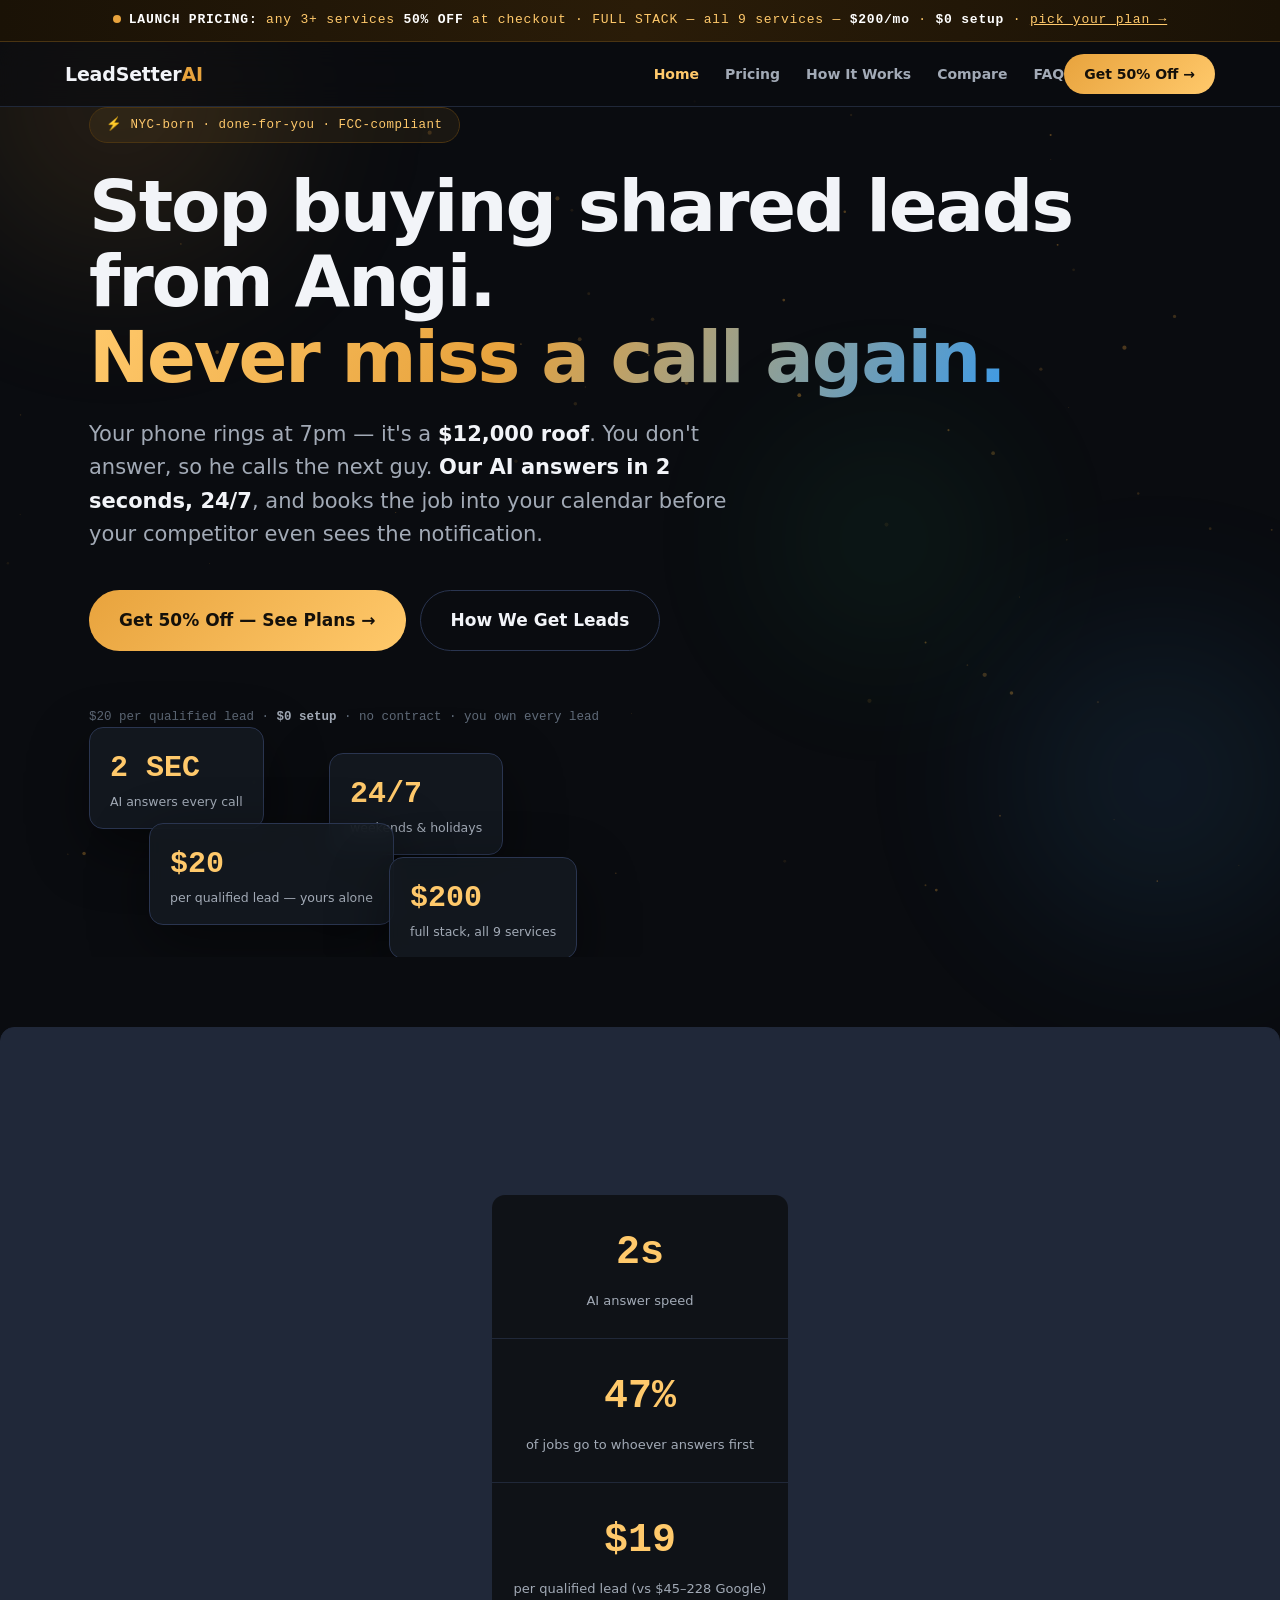
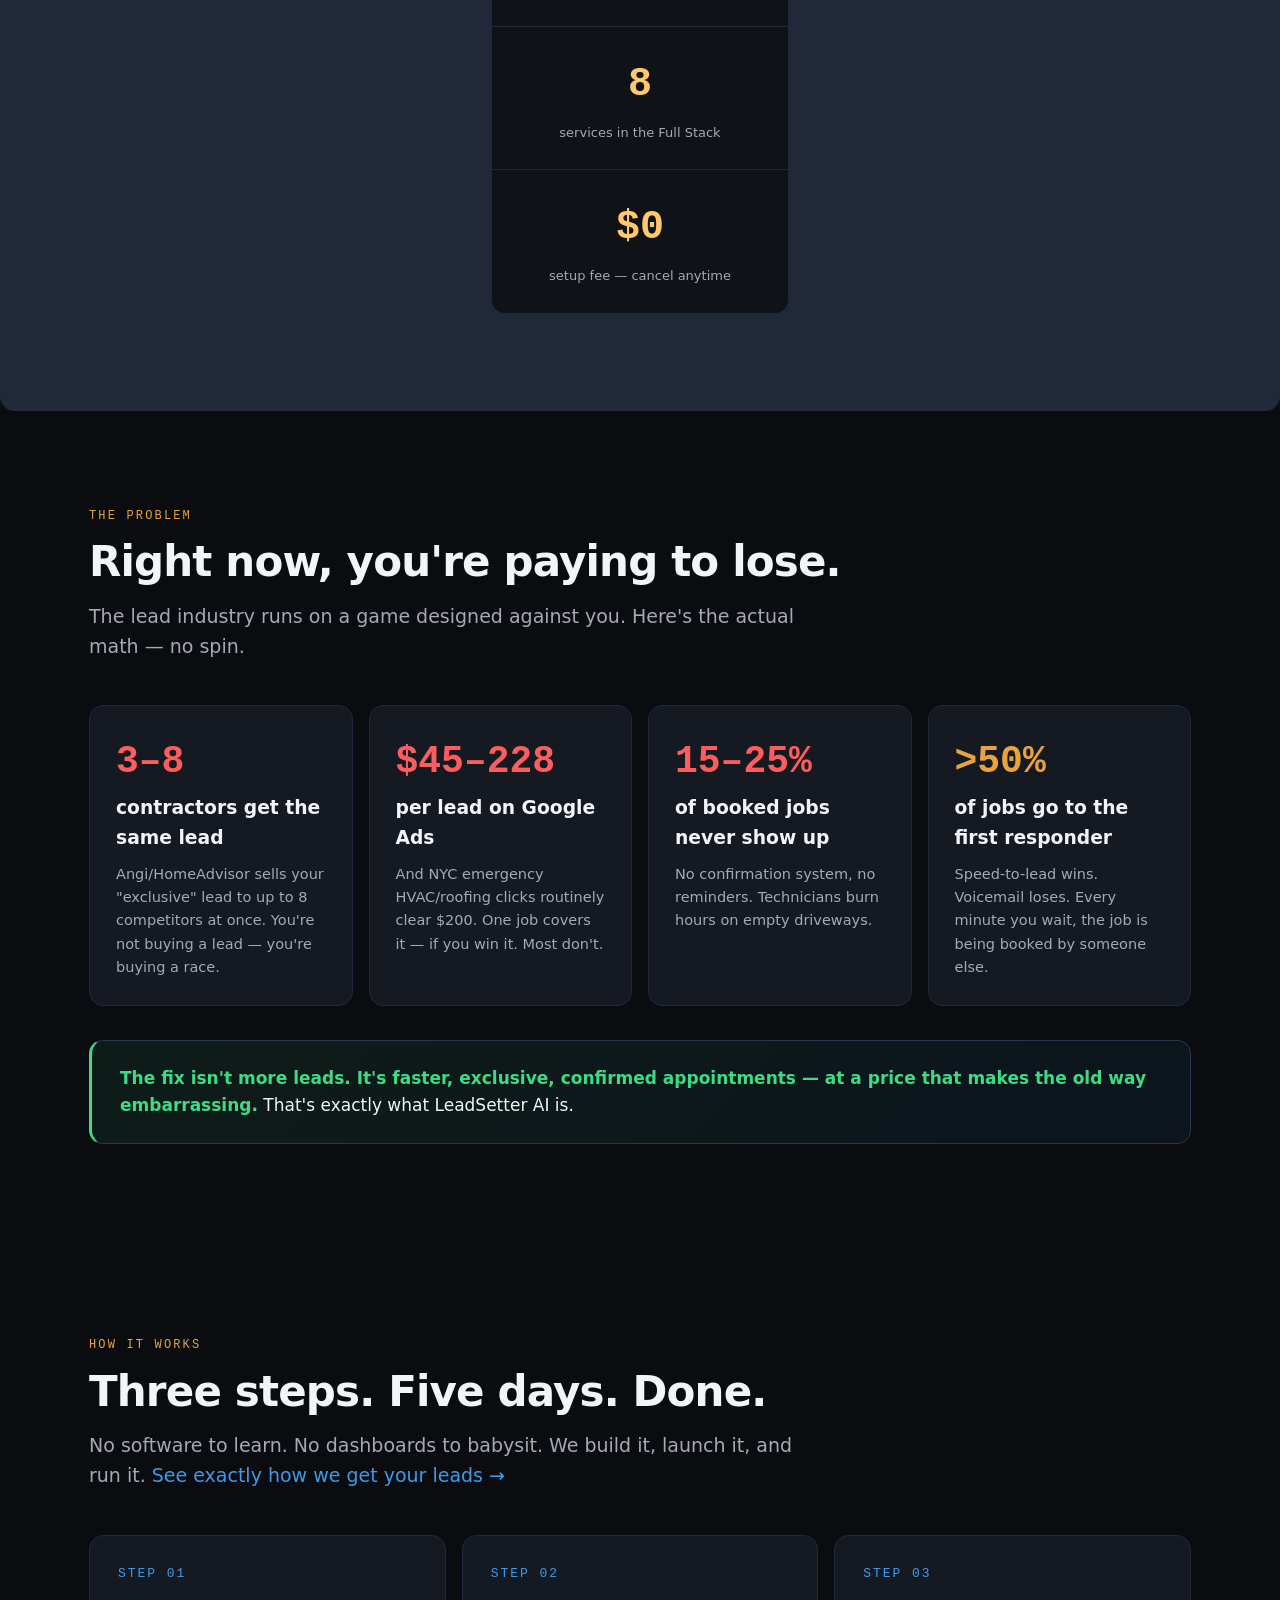
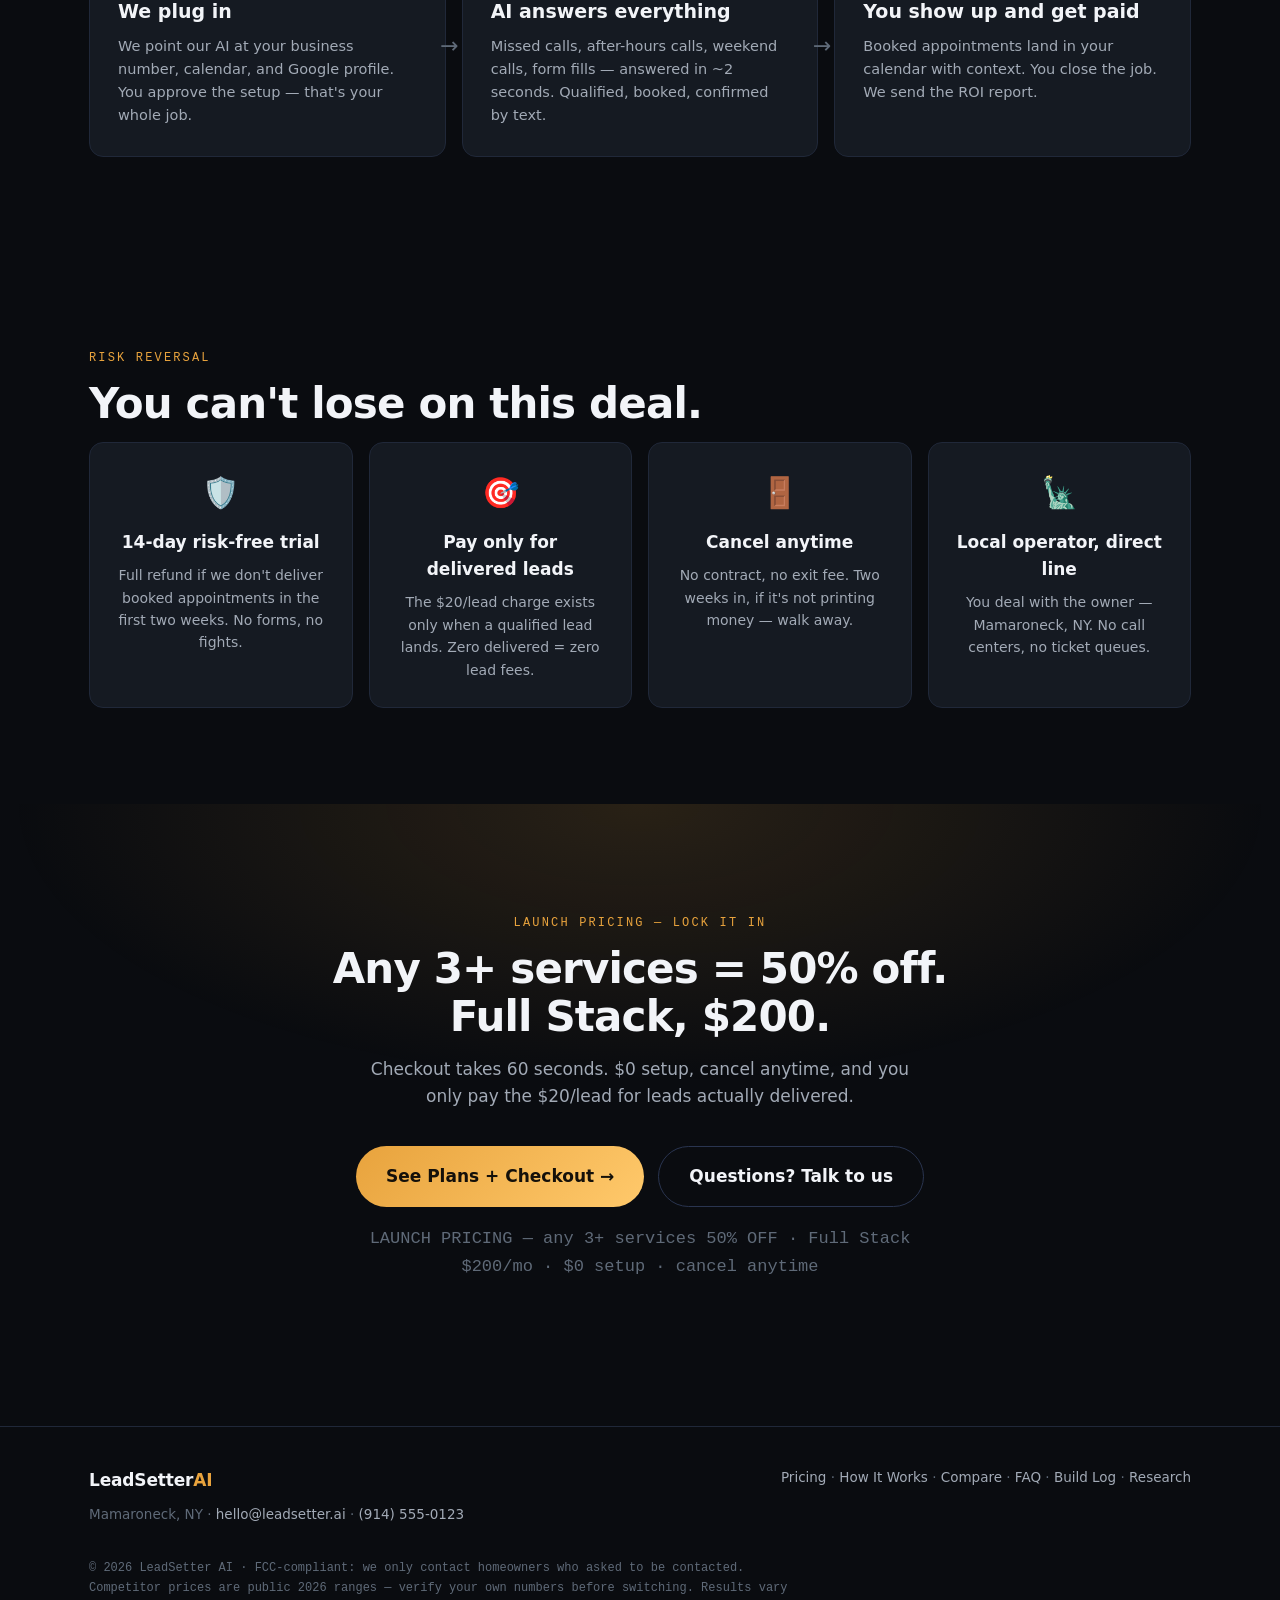
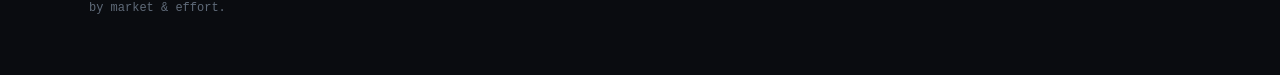
==== commit 077f1199: "Multi-page rebuild: Home/Pricing/How-It-Works/Compare/FAQ/Checkout; checkout-first CTAs (Stripe paym" ====
--- a/index.html
+++ b/index.html
@@ -4,230 +4,24 @@
 <meta charset="UTF-8">
 <meta name="viewport" content="width=device-width, initial-scale=1.0">
 <title>LeadSetter AI — Never Miss a Job Again | AI Appointment Setting for Contractors</title>
-<meta name="description" content="AI answers your missed calls in 2 seconds, 24/7, and books appointments into your calendar. $20 per qualified lead. Full Stack — all 9 services — $200/mo. $0 setup, cancel anytime.">
-<style>
-:root{
-  --bg:#0a0c10; --bg2:#0f1217; --bg3:#151a22; --bg4:#1b2230;
-  --ink:#f2f4f8; --muted:#a2aab6; --dim:#5f6a78;
-  --line:#202839; --line2:#2a3550;
-  --gold:#e8a33d; --gold2:#ffc96b; --blue:#3d9be8; --green:#3ddc84; --red:#ff5d5d;
-  --mono:ui-monospace,"Cascadia Code","SF Mono",Consolas,monospace;
-  --sans:system-ui,-apple-system,"Segoe UI",Roboto,Inter,sans-serif;
-  --radius:14px;
-  --shadow:0 20px 60px rgba(0,0,0,.45);
-}
-*{box-sizing:border-box;margin:0;padding:0}
-html{scroll-behavior:smooth}
-body{background:var(--bg);color:var(--ink);font-family:var(--sans);font-size:16px;line-height:1.6;overflow-x:hidden}
-a{color:var(--blue);text-decoration:none}
-a:hover{text-decoration:underline}
-.wrap{max-width:1150px;margin:0 auto;padding:0 24px}
-section{padding:96px 0;position:relative}
-h2{font-size:clamp(28px,4vw,42px);font-weight:750;letter-spacing:-.02em;line-height:1.15;margin-bottom:14px}
-.sub{color:var(--muted);font-size:clamp(16px,2vw,19px);max-width:720px;margin-bottom:44px}
-.sub b{color:var(--ink)}
-.mono{font-family:var(--mono)}
-.kicker{font-family:var(--mono);font-size:12px;letter-spacing:.18em;text-transform:uppercase;color:var(--gold);margin-bottom:12px}
-.btn{display:inline-flex;align-items:center;gap:10px;font-weight:650;font-size:17px;padding:16px 30px;border-radius:999px;border:none;cursor:pointer;transition:transform .15s,box-shadow .2s,background .2s}
-.btn-gold{background:linear-gradient(135deg,var(--gold),var(--gold2));color:#14100a}
-.btn-gold:hover{transform:translateY(-2px);box-shadow:0 12px 40px rgba(232,163,61,.35)}
-.btn-ghost{background:transparent;color:var(--ink);border:1px solid var(--line2)}
-.btn-ghost:hover{border-color:var(--blue);transform:translateY(-2px)}
-.center{text-align:center}
-.center .sub{margin-left:auto;margin-right:auto}
-
-/* ── floating orbs / bg ─────────────────────────── */
-#particles{position:fixed;inset:0;z-index:0;pointer-events:none;opacity:.55}
-.orb{position:absolute;border-radius:50%;filter:blur(80px);opacity:.32;z-index:0;pointer-events:none}
-.orb-g{width:520px;height:520px;background:radial-gradient(circle,rgba(232,163,61,.55),transparent 65%);top:-160px;left:-140px;animation:drift 18s ease-in-out infinite alternate}
-.orb-b{width:480px;height:480px;background:radial-gradient(circle,rgba(61,155,232,.5),transparent 65%);bottom:-120px;right:-120px;animation:drift 22s ease-in-out infinite alternate-reverse}
-.orb-g2{width:360px;height:360px;background:radial-gradient(circle,rgba(61,220,132,.35),transparent 65%);top:40%;left:55%;animation:drift 26s ease-in-out infinite alternate}
-@keyframes drift{from{transform:translate(0,0) scale(1)}to{transform:translate(60px,-40px) scale(1.12)}}
-
-/* ── sticky launch banner ───────────────────────── */
-.launchbar{position:sticky;top:0;z-index:100;background:linear-gradient(90deg,#1a1206,#2a1c08 50%,#1a1206);border-bottom:1px solid #4a3412;color:var(--gold2);font-family:var(--mono);font-size:13px;letter-spacing:.06em;padding:10px 16px;text-align:center}
-.launchbar b{color:#fff}
-.launchbar .pulse{display:inline-block;width:8px;height:8px;border-radius:50%;background:var(--gold);margin-right:8px;animation:pulse 1.6s infinite}
-@keyframes pulse{0%,100%{box-shadow:0 0 0 0 rgba(232,163,61,.5)}50%{box-shadow:0 0 0 8px rgba(232,163,61,0)}}
-
-/* ── nav ───────────────────────────────────────── */
-nav{position:sticky;top:0;z-index:90;backdrop-filter:blur(14px);background:rgba(10,12,16,.72);border-bottom:1px solid var(--line);padding:0 24px}
-nav .wrap{display:flex;align-items:center;justify-content:space-between;height:64px;padding:0}
-.logo{font-weight:800;font-size:19px;letter-spacing:-.01em;color:var(--ink)}
-.logo span{color:var(--gold)}
-nav a.navl{color:var(--muted);font-size:14px;font-weight:600;margin-left:26px}
-nav a.navl:hover{color:var(--ink);text-decoration:none}
-.cta-mini{padding:9px 20px;font-size:14px}
-
-/* ── hero ──────────────────────────────────────── */
-.hero{min-height:92vh;display:flex;align-items:center;position:relative;overflow:hidden}
-.hero .wrap{position:relative;z-index:2}
-.badge{display:inline-flex;align-items:center;gap:8px;font-family:var(--mono);font-size:12.5px;color:var(--gold2);border:1px solid #4a3412;background:rgba(232,163,61,.07);padding:7px 16px;border-radius:999px;margin-bottom:26px;letter-spacing:.04em}
-h1{font-size:clamp(38px,6.5vw,72px);font-weight:800;letter-spacing:-.03em;line-height:1.05;margin-bottom:22px}
-h1 .grad{background:linear-gradient(120deg,var(--gold2),var(--gold) 45%,var(--blue));-webkit-background-clip:text;background-clip:text;color:transparent}
-.hero p.lead{font-size:clamp(17px,2.2vw,21px);color:var(--muted);max-width:640px;margin-bottom:38px}
-.hero p.lead b{color:var(--ink)}
-.hero .ctas{display:flex;gap:14px;flex-wrap:wrap;margin-bottom:56px}
-.hero .trustline{font-family:var(--mono);font-size:12.5px;color:var(--dim);margin-top:14px}
-.hero .trustline b{color:var(--muted)}
-/* floating stat cards */
-.floaters{position:relative;height:230px;max-width:640px}
-.fcard{position:absolute;background:rgba(21,26,34,.85);border:1px solid var(--line2);border-radius:var(--radius);padding:16px 20px;backdrop-filter:blur(8px);box-shadow:var(--shadow);animation:floaty 7s ease-in-out infinite}
-.fcard .n{font-family:var(--mono);font-size:30px;font-weight:700;color:var(--gold2)}
-.fcard .l{font-size:12.5px;color:var(--muted)}
-.fc1{top:0;left:0;animation-delay:0s}
-.fc2{top:26px;left:240px;animation-delay:1.6s}
-.fc3{top:96px;left:60px;animation-delay:3.1s}
-.fc4{top:130px;left:300px;animation-delay:4.4s}
-@keyframes floaty{0%,100%{transform:translateY(0)}50%{transform:translateY(-14px)}}
-
-/* ── stat band ─────────────────────────────────── */
-.stats{display:grid;grid-template-columns:repeat(auto-fit,minmax(170px,1fr));gap:1px;background:var(--line);border:1px solid var(--line);border-radius:var(--radius);overflow:hidden;margin-top:70px}
-.stat{background:var(--bg2);padding:26px 22px;text-align:center}
-.stat .v{font-family:var(--mono);font-size:clamp(28px,4vw,40px);font-weight:750;color:var(--gold2);font-variant-numeric:tabular-nums}
-.stat .v em{font-style:normal;font-size:.55em;color:var(--muted)}
-.stat .l{font-size:13px;color:var(--muted);margin-top:6px}
-
-/* ── enemy section ─────────────────────────────── */
-.enemy .cards{display:grid;grid-template-columns:repeat(auto-fit,minmax(240px,1fr));gap:16px}
-.ecard{background:var(--bg3);border:1px solid var(--line);border-radius:var(--radius);padding:26px}
-.ecard .big{font-family:var(--mono);font-size:38px;font-weight:750}
-.ecard .big.red{color:var(--red)}
-.ecard .big.gold{color:var(--gold)}
-.ecard p{color:var(--muted);font-size:14.5px;margin-top:10px}
-.enemy .verdict{margin-top:34px;background:linear-gradient(135deg,rgba(61,220,132,.08),rgba(61,155,232,.06));border:1px solid var(--line2);border-left:3px solid var(--green);border-radius:var(--radius);padding:24px 28px;font-size:17px}
-.enemy .verdict b{color:var(--green)}
-
-/* ── how it works ──────────────────────────────── */
-.steps{display:grid;grid-template-columns:repeat(auto-fit,minmax(230px,1fr));gap:16px}
-.step{background:var(--bg3);border:1px solid var(--line);border-radius:var(--radius);padding:28px;position:relative}
-.step .num{font-family:var(--mono);font-size:13px;color:var(--blue);letter-spacing:.15em}
-.step h3{font-size:19px;margin:12px 0 8px}
-.step p{color:var(--muted);font-size:14.5px}
-.step::after{content:"→";position:absolute;right:-14px;top:50%;transform:translateY(-50%);color:var(--dim);font-size:22px;z-index:2}
-.step:last-child::after{content:none}
-
-/* ── calculator ────────────────────────────────── */
-.calc{display:grid;grid-template-columns:1fr 1fr;gap:34px;align-items:center}
-@media(max-width:820px){.calc{grid-template-columns:1fr}}
-.calc-box{background:var(--bg3);border:1px solid var(--line2);border-radius:var(--radius);padding:30px}
-.calc-box label{font-family:var(--mono);font-size:12px;letter-spacing:.14em;text-transform:uppercase;color:var(--dim)}
-input[type=range]{width:100%;accent-color:var(--gold);margin:18px 0 6px;height:6px;cursor:pointer}
-.range-vals{display:flex;justify-content:space-between;font-family:var(--mono);font-size:12px;color:var(--dim)}
-.out{display:grid;gap:10px;margin-top:26px}
-.orow{display:flex;justify-content:space-between;align-items:baseline;padding:12px 16px;border-radius:10px;background:var(--bg2);border:1px solid var(--line)}
-.orow .k{font-size:14px;color:var(--muted)}
-.orow .v{font-family:var(--mono);font-size:20px;font-weight:700;font-variant-numeric:tabular-nums}
-.orow .v.good{color:var(--green)}
-.orow .v.bad{color:var(--red)}
-.orow .v.gold{color:var(--gold)}
-.orow.total{background:linear-gradient(135deg,rgba(232,163,61,.12),transparent);border-color:#4a3412}
-.note-math{font-size:13.5px;color:var(--dim);margin-top:14px}
-/* floating mini-math cards */
-.mathbits{display:grid;gap:16px}
-.mbit{background:var(--bg3);border:1px solid var(--line);border-radius:var(--radius);padding:22px 24px;display:flex;gap:18px;align-items:flex-start}
-.mbit .ico{font-size:26px;line-height:1}
-.mbit b{display:block;font-size:17px;margin-bottom:4px}
-.mbit p{color:var(--muted);font-size:14px}
-
-/* ── pricing ───────────────────────────────────── */
-.rule-banner{margin:0 auto 46px;max-width:760px;text-align:center;background:linear-gradient(135deg,rgba(232,163,61,.1),rgba(61,155,232,.08));border:1px solid #4a3412;border-radius:var(--radius);padding:20px 26px}
-.rule-banner .big{font-size:clamp(20px,3vw,28px);font-weight:750;color:var(--gold2)}
-.rule-banner p{color:var(--muted);font-size:14.5px;margin-top:6px}
-.tiers{display:grid;grid-template-columns:repeat(auto-fit,minmax(240px,1fr));gap:16px;align-items:stretch}
-.tier{background:var(--bg3);border:1px solid var(--line);border-radius:var(--radius);padding:30px 26px;display:flex;flex-direction:column;position:relative;transition:transform .2s,border-color .2s}
-.tier:hover{transform:translateY(-6px);border-color:var(--line2)}
-.tier .tname{font-family:var(--mono);font-size:12.5px;letter-spacing:.16em;text-transform:uppercase;color:var(--blue)}
-.tier .tprice{font-family:var(--mono);font-size:44px;font-weight:800;margin:12px 0 2px;font-variant-numeric:tabular-nums}
-.tier .tprice small{font-size:16px;color:var(--muted);font-weight:500}
-.tier .was{font-family:var(--mono);font-size:13px;color:var(--dim);text-decoration:line-through;margin-bottom:14px}
-.tier ul{list-style:none;margin:14px 0 24px;flex:1}
-.tier li{font-size:14px;color:var(--muted);padding:7px 0 7px 24px;position:relative;border-bottom:1px solid var(--line)}
-.tier li:last-child{border-bottom:none}
-.tier li::before{content:"✓";position:absolute;left:0;color:var(--green);font-weight:700}
-.tier .btn{justify-content:center;padding:13px 20px;font-size:15px}
-.tier.hot{border-color:#4a3412;background:linear-gradient(180deg,rgba(232,163,61,.09),var(--bg3) 55%)}
-.tier.hot .badgehot{position:absolute;top:-14px;left:50%;transform:translateX(-50%);background:linear-gradient(135deg,var(--gold),var(--gold2));color:#14100a;font-family:var(--mono);font-size:11.5px;font-weight:700;letter-spacing:.1em;padding:6px 16px;border-radius:999px;box-shadow:0 8px 24px rgba(232,163,61,.4);animation:pulse 2s infinite}
-.tier.hot .tprice{color:var(--gold2)}
-.leadnote{text-align:center;color:var(--muted);font-size:15px;margin-top:26px}
-.leadnote b{color:var(--gold2)}
-.services{margin-top:60px}
-.services h3{font-size:20px;margin-bottom:20px;text-align:center}
-.sgrid{display:grid;grid-template-columns:repeat(auto-fit,minmax(240px,1fr));gap:12px}
-.svc{display:flex;justify-content:space-between;align-items:center;background:var(--bg2);border:1px solid var(--line);border-radius:11px;padding:14px 18px;transition:border-color .15s}
-.svc:hover{border-color:var(--line2)}
-.svc .sn{font-size:14.5px;font-weight:600}
-.svc .sp{font-family:var(--mono);font-size:14px;color:var(--gold2)}
-.svc .sp.dim{color:var(--muted)}
-
-/* ── vs table ──────────────────────────────────── */
-.vstable{overflow-x:auto;border:1px solid var(--line);border-radius:var(--radius)}
-table.vs{width:100%;border-collapse:collapse;font-size:14.5px;min-width:760px}
-.vs th,.vs td{padding:16px 18px;text-align:left;border-bottom:1px solid var(--line)}
-.vs thead th{font-family:var(--mono);font-size:12px;letter-spacing:.1em;text-transform:uppercase;color:var(--dim);background:var(--bg2)}
-.vs td.feat{color:var(--muted);font-weight:600}
-.vs td.feat b{color:var(--ink)}
-.vs .us{background:rgba(232,163,61,.06);box-shadow:inset 0 0 0 1px rgba(232,163,61,.28)}
-.vs thead th.us{color:var(--gold2);background:rgba(232,163,61,.1)}
-.vs td.us,.vs th.us{position:relative}
-.vs .pill{display:inline-block;font-family:var(--mono);font-size:12px;padding:5px 12px;border-radius:999px;font-weight:600}
-.p-ok{background:rgba(61,220,132,.12);color:var(--green);border:1px solid rgba(61,220,132,.3)}
-.p-bad{background:rgba(255,93,93,.1);color:var(--red);border:1px solid rgba(255,93,93,.3)}
-.p-mid{background:rgba(232,163,61,.1);color:var(--gold2);border:1px solid rgba(232,163,61,.3)}
-.vs .usrow-hl{font-weight:700;color:var(--gold2)}
-.small-print{font-size:12.5px;color:var(--dim);margin-top:14px}
-
-/* ── guarantee / trust ─────────────────────────── */
-.guar{display:grid;grid-template-columns:repeat(auto-fit,minmax(250px,1fr));gap:16px}
-.gcard{background:var(--bg3);border:1px solid var(--line);border-radius:var(--radius);padding:26px;text-align:center}
-.gcard .gico{font-size:30px;margin-bottom:12px}
-.gcard h3{font-size:17px;margin-bottom:8px}
-.gcard p{color:var(--muted);font-size:14px}
-
-/* ── faq ───────────────────────────────────────── */
-.faq{max-width:780px;margin:0 auto}
-.fitem{border:1px solid var(--line);border-radius:12px;margin-bottom:12px;background:var(--bg2);overflow:hidden}
-.fq{width:100%;background:none;border:none;color:var(--ink);font-size:16.5px;font-weight:650;text-align:left;padding:20px 24px;cursor:pointer;display:flex;justify-content:space-between;align-items:center;gap:14px}
-.fq .chev{transition:transform .25s;color:var(--gold)}
-.fitem.open .chev{transform:rotate(180deg)}
-.fa{max-height:0;overflow:hidden;transition:max-height .3s ease}
-.fa p{padding:0 24px 20px;color:var(--muted);font-size:14.5px}
-
-/* ── final cta ─────────────────────────────────── */
-.cta-final{background:radial-gradient(900px 400px at 50% 0%,rgba(232,163,61,.14),transparent 70%);text-align:center;padding:110px 0}
-.cta-final h2{max-width:700px;margin-left:auto;margin-right:auto}
-.cta-final p{color:var(--muted);max-width:560px;margin:0 auto 36px;font-size:17px}
-
-/* ── footer ────────────────────────────────────── */
-footer{border-top:1px solid var(--line);padding:40px 0 56px;font-size:13.5px;color:var(--dim)}
-footer .wrap{display:flex;justify-content:space-between;flex-wrap:wrap;gap:18px}
-footer a{color:var(--muted)}
-footer .comp{font-family:var(--mono);font-size:12px;margin-top:14px;max-width:720px;line-height:1.7}
-
-/* ── reveal ────────────────────────────────────── */
-.reveal{opacity:0;transform:translateY(26px);transition:opacity .7s ease,transform .7s ease}
-.reveal.in{opacity:1;transform:none}
-@media (prefers-reduced-motion:reduce){*{animation:none!important;transition:none!important}.reveal{opacity:1;transform:none}}
-</style>
+<meta name="description" content="AI answers your missed calls in 2 seconds, 24/7, and books appointments. $20 per qualified lead. Full Stack — all 9 services — $200/mo. $0 setup.">
+<link rel="stylesheet" href="css/style.css">
 </head>
 <body>
 <canvas id="particles"></canvas>
 <div class="orb orb-g"></div><div class="orb orb-b"></div><div class="orb orb-g2"></div>
-
-<div class="launchbar"><span class="pulse"></span><b>LAUNCH PRICING:</b> any 3+ services <b>50% OFF</b> · FULL STACK — all 9 services — <b>$200/mo</b> · <b>$0 setup</b> · cancel anytime</div>
-
-<nav>
-  <div class="wrap">
-    <div class="logo">LeadSetter<span>AI</span></div>
-    <div style="display:flex;align-items:center;flex-wrap:wrap">
-      <a class="navl" href="#math">Math</a>
-      <a class="navl" href="#pricing">Pricing</a>
-      <a class="navl" href="#vs">Compare</a>
-      <a class="navl" href="#faq">FAQ</a>
-      <a class="btn btn-gold cta-mini" href="#cta">Free Audit</a>
-    </div>
+<div class="launchbar"><span class="pulse"></span><b>LAUNCH PRICING:</b> any 3+ services <b>50% OFF</b> at checkout · FULL STACK — all 9 services — <b>$200/mo</b> · <b>$0 setup</b> · <a href="pricing.html">pick your plan →</a></div>
+<nav><div class="wrap">
+  <div class="logo">LeadSetter<span>AI</span></div>
+  <div style="display:flex;align-items:center;flex-wrap:wrap">
+    <a class="navl on" href="index.html">Home</a>
+    <a class="navl" href="pricing.html">Pricing</a>
+    <a class="navl" href="how-it-works.html">How It Works</a>
+    <a class="navl" href="compare.html">Compare</a>
+    <a class="navl" href="faq.html">FAQ</a>
+    <a class="btn btn-gold cta-mini" href="pricing.html">Get 50% Off →</a>
   </div>
-</nav>
+</div></nav>
 
 <header class="hero">
   <div class="wrap">
@@ -235,8 +29,8 @@
     <h1>Stop buying shared leads from Angi.<br><span class="grad">Never miss a call again.</span></h1>
     <p class="lead">Your phone rings at 7pm — it's a <b>$12,000 roof</b>. You don't answer, so he calls the next guy. <b>Our AI answers in 2 seconds, 24/7</b>, and books the job into your calendar before your competitor even sees the notification.</p>
     <div class="ctas">
-      <a class="btn btn-gold" href="#cta">Get 50% Off + Free Audit →</a>
-      <a class="btn btn-ghost" href="#math">See the Math</a>
+      <a class="btn btn-gold" href="pricing.html">Get 50% Off — See Plans →</a>
+      <a class="btn btn-ghost" href="how-it-works.html">How We Get Leads</a>
     </div>
     <div class="trustline">$20 per qualified lead · <b>$0 setup</b> · no contract · you own every lead</div>
     <div class="floaters">
@@ -248,15 +42,13 @@
   </div>
 </header>
 
-<section class="stats reveal"><div class="wrap">
-  <div class="stats">
-    <div class="stat"><div class="v"><span class="cnt" data-to="2" data-suffix="s">0</span></div><div class="l">AI answer speed</div></div>
-    <div class="stat"><div class="v"><span class="cnt" data-to="50" data-suffix="%">0</span></div><div class="l">of jobs go to whoever answers first</div></div>
-    <div class="stat"><div class="v"><span class="cnt" data-to="20" data-prefix="$">0</span></div><div class="l">per qualified lead (vs $45–228 Google)</div></div>
-    <div class="stat"><div class="v"><span class="cnt" data-to="9">0</span></div><div class="l">services in the Full Stack</div></div>
-    <div class="stat"><div class="v">$0</div><div class="l">setup fee — cancel anytime</div></div>
-  </div>
-</div></section>
+<section class="stats reveal"><div class="wrap"><div class="stats">
+  <div class="stat"><div class="v"><span class="cnt" data-to="2" data-suffix="s">0</span></div><div class="l">AI answer speed</div></div>
+  <div class="stat"><div class="v"><span class="cnt" data-to="50" data-suffix="%">0</span></div><div class="l">of jobs go to whoever answers first</div></div>
+  <div class="stat"><div class="v"><span class="cnt" data-to="20" data-prefix="$">0</span></div><div class="l">per qualified lead (vs $45–228 Google)</div></div>
+  <div class="stat"><div class="v"><span class="cnt" data-to="9">0</span></div><div class="l">services in the Full Stack</div></div>
+  <div class="stat"><div class="v">$0</div><div class="l">setup fee — cancel anytime</div></div>
+</div></div></section>
 
 <section class="enemy" id="enemy"><div class="wrap">
   <div class="kicker reveal">The problem</div>
@@ -274,7 +66,7 @@
 <section id="how"><div class="wrap">
   <div class="kicker reveal">How it works</div>
   <h2 class="reveal">Three steps. Five days. Done.</h2>
-  <p class="sub reveal">No software to learn. No dashboards to babysit. We build it, launch it, and run it.</p>
+  <p class="sub reveal">No software to learn. No dashboards to babysit. We build it, launch it, and run it. <a href="how-it-works.html">See exactly how we get your leads →</a></p>
   <div class="steps reveal">
     <div class="step"><div class="num">STEP 01</div><h3>We plug in</h3><p>We point our AI at your business number, calendar, and Google profile. You approve the setup — that's your whole job.</p></div>
     <div class="step"><div class="num">STEP 02</div><h3>AI answers everything</h3><p>Missed calls, after-hours calls, weekend calls, form fills — answered in ~2 seconds. Qualified, booked, confirmed by text.</p></div>
@@ -282,201 +74,24 @@
   </div>
 </div></section>
 
-<section id="math"><div class="wrap">
-  <div class="kicker reveal">The no-brainer math</div>
-  <h2 class="reveal">Move the slider. Do the math.</h2>
-  <p class="sub reveal">Qualified appointments are worth <b>$500–$5,000</b> each to a contractor. One $1,500 job covers your entire Full Stack <b>and</b> 10 leads — with change to spare.</p>
-  <div class="calc">
-    <div class="calc-box reveal">
-      <label for="leads">Qualified leads you want / month</label>
-      <input type="range" id="leads" min="5" max="50" step="5" value="30">
-      <div class="range-vals"><span>5</span><span id="leadsVal">30 leads</span><span>50</span></div>
-      <div class="out">
-        <div class="orow total"><span class="k">💰 LeadSetter AI — Full Stack + leads</span><span class="v gold" id="outUs">—</span></div>
-        <div class="orow"><span class="k">Google Ads equivalent (est. $100/lead)</span><span class="v bad" id="outGoogle">—</span></div>
-        <div class="orow"><span class="k">Angi equivalent ($75/lead, shared)</span><span class="v bad" id="outAngi">—</span></div>
-        <div class="orow"><span class="k">🟢 Your savings vs Google Ads</span><span class="v good" id="outSave">—</span></div>
-      </div>
-      <p class="note-math">Google CPL $45–228 (HVAC–roofing benchmarks, 2026). Angi ~$20–150 per shared lead. We use conservative midpoints. Your leads: exclusive, qualified, booked.</p>
-    </div>
-    <div class="mathbits reveal">
-      <div class="mbit"><div class="ico">⚡</div><div><b>Speed wins the job</b><p>&gt;50% of home-service jobs go to whoever responds first. We answer in 2 seconds — not "within 24 hours."</p></div></div>
-      <div class="mbit"><div class="ico">🔒</div><div><b>Your leads are yours</b><p>Never shared, never resold. Angi sells the same lead to up to 8 competitors. We sell it to zero.</p></div></div>
-      <div class="mbit"><div class="ico">📅</div><div><b>Booked ≠ shown up</b><p>15–25% of unconfirmed appointments no-show. Our AI confirms by text and re-books the gaps.</p></div></div>
-      <div class="mbit"><div class="ico">🧾</div><div><b>One job pays for the month</b><p>At $20/lead, a single $1,500 repair covers 75 leads. One job covers your entire subscription.</p></div></div>
-    </div>
-  </div>
-</div></section>
-
-<section id="pricing"><div class="wrap">
-  <div class="kicker reveal">Pricing — launch window</div>
-  <h2 class="reveal">Enterprise infrastructure. <span class="grad">Contractor pricing.</span></h2>
-  <div class="rule-banner reveal">
-    <div class="big">Any 3+ services → 50% OFF, automatically.</div>
-    <p>Every service is $20–80/mo. Stack three or more and the discount applies instantly. $0 setup. Cancel anytime. Launch pricing — it goes up.</p>
-  </div>
-  <div class="tiers reveal">
-    <div class="tier">
-      <div class="tname">Starter Bundle</div>
-      <div class="tprice">$60<small>/mo</small></div>
-      <div class="was">was $120</div>
-      <ul>
-        <li>AI appointment setting</li>
-        <li>Call tracking &amp; ROI reports</li>
-        <li>Review generation</li>
-        <li>+ $20 per qualified lead</li>
-      </ul>
-      <a class="btn btn-ghost" href="#cta">Start here</a>
-    </div>
-    <div class="tier">
-      <div class="tname">Advertising Bundle</div>
-      <div class="tprice">$110<small>/mo</small></div>
-      <div class="was">was $220</div>
-      <ul>
-        <li>AI appointment setting</li>
-        <li>Social media management</li>
-        <li>SMS marketing</li>
-        <li>Email marketing</li>
-        <li>Call tracking &amp; ROI reports</li>
-        <li>+ $20 per qualified lead</li>
-      </ul>
-      <a class="btn btn-ghost" href="#cta">Get booked + marketed</a>
-    </div>
-    <div class="tier">
-      <div class="tname">Local Domination</div>
-      <div class="tprice">$110<small>/mo</small></div>
-      <div class="was">was $220</div>
-      <ul>
-        <li>Google Maps / GBP optimization</li>
-        <li>Review generation</li>
-        <li>Citations &amp; directories</li>
-        <li>Website management</li>
-        <li>Social media management</li>
-        <li>No lead fee — rank &amp; convert</li>
-      </ul>
-      <a class="btn btn-ghost" href="#cta">Own your zip code</a>
-    </div>
-    <div class="tier hot">
-      <div class="badgehot">MOST VALUE</div>
-      <div class="tname">Full Stack</div>
-      <div class="tprice">$200<small>/mo</small></div>
-      <div class="was">$360 menu → $200 clean</div>
-      <ul>
-        <li>All 9 services</li>
-        <li>AI appointment setting + $20/lead</li>
-        <li>Everything a $2,500/mo agency does</li>
-        <li>Done for you — we run it all</li>
-      </ul>
-      <a class="btn btn-gold" href="#cta">Everything. $200. →</a>
-    </div>
-  </div>
-  <p class="leadnote">Every plan: <b>$0 setup · no contract · cancel anytime</b> — and you only pay the $20/lead <b>for leads actually delivered</b>.</p>
-
-  <div class="services reveal">
-    <h3>À la carte — all 9 services</h3>
-    <div class="sgrid">
-      <div class="svc"><span class="sn">AI Appointment Setting</span><span class="sp">$80/mo + $20/lead</span></div>
-      <div class="svc"><span class="sn">Google Maps / GBP Optimization</span><span class="sp">$80/mo</span></div>
-      <div class="svc"><span class="sn">Social Media Management</span><span class="sp">$80/mo</span></div>
-      <div class="svc"><span class="sn">Review Generation</span><span class="sp">$20/mo</span></div>
-      <div class="svc"><span class="sn">Website Management</span><span class="sp">$20/mo</span></div>
-      <div class="svc"><span class="sn">SMS Marketing</span><span class="sp">$20/mo</span></div>
-      <div class="svc"><span class="sn">Email Marketing / Newsletter</span><span class="sp">$20/mo</span></div>
-      <div class="svc"><span class="sn">Citations &amp; Directories</span><span class="sp">$20/mo</span></div>
-      <div class="svc"><span class="sn">Call Tracking &amp; ROI Reports</span><span class="sp">$20/mo</span></div>
-    </div>
-  </div>
-</div></section>
-
-<section id="vs"><div class="wrap">
-  <div class="kicker reveal">Us vs. them</div>
-  <h2 class="reveal">The honest comparison.</h2>
-  <p class="sub reveal">Every number below is from public pricing and industry benchmarks — checked 2026.</p>
-  <div class="vstable reveal">
-    <table class="vs">
-      <thead>
-        <tr>
-          <th>What matters</th>
-          <th class="us">LeadSetter AI</th>
-          <th>Angi / Thumbtack</th>
-          <th>DIY AI tools (GHL, etc.)</th>
-        </tr>
-      </thead>
-      <tbody>
-        <tr>
-          <td class="feat">Your leads are <b>exclusive</b></td>
-          <td class="us usrow-hl">✅ 100% — never shared</td>
-          <td><span class="pill p-bad">❌ sold to 3–8 at once</span></td>
-          <td>n/a</td>
-        </tr>
-        <tr>
-          <td class="feat">Speed-to-lead</td>
-          <td class="us usrow-hl">✅ ~2 seconds, 24/7</td>
-          <td><span class="pill p-bad">hours / manual</span></td>
-          <td><span class="pill p-mid">you build &amp; monitor it</span></td>
-        </tr>
-        <tr>
-          <td class="feat">Cost / month</td>
-          <td class="us usrow-hl">✅ $60–200 flat</td>
-          <td><span class="pill p-bad">$300+ + $20–150/lead</span></td>
-          <td><span class="pill p-mid">$97–497 + usage</span></td>
-        </tr>
-        <tr>
-          <td class="feat">Who does the work</td>
-          <td class="us usrow-hl">✅ We do — done for you</td>
-          <td>you chase leads</td>
-          <td><span class="pill p-bad">100% DIY setup</span></td>
-        </tr>
-        <tr>
-          <td class="feat">Books + confirms appointments</td>
-          <td class="us usrow-hl">✅ AI books &amp; text-confirms</td>
-          <td><span class="pill p-bad">no</span></td>
-          <td>only if you build it</td>
-        </tr>
-        <tr>
-          <td class="feat">Setup fee / contract</td>
-          <td class="us usrow-hl">✅ $0 · cancel anytime</td>
-          <td>month-to-month</td>
-          <td>month-to-month</td>
-        </tr>
-      </tbody>
-    </table>
-  </div>
-  <p class="small-print">Sources: Angi/HomeAdvisor, Thumbtack, Yelp, Smith.ai, GoHighLevel pricing pages + Searchlight Digital &amp; Tradesmen Guild benchmarks, checked 2026-08. Individual results vary; numbers are market ranges, not guarantees.</p>
-</div></section>
-
 <section id="guarantee"><div class="wrap">
   <div class="kicker reveal">Risk reversal</div>
   <h2 class="reveal">You can't lose on this deal.</h2>
-  <p class="sub reveal">We're a brand-new company with zero history — so we put our money where our mouth is. That's how we earn the right to your business.</p>
   <div class="guar reveal">
     <div class="gcard"><div class="gico">🛡️</div><h3>14-day risk-free trial</h3><p>Full refund if we don't deliver booked appointments in the first two weeks. No forms, no fights.</p></div>
-    <div class="gcard"><div class="gico">🎯</div><h3>Pay only for delivered leads</h3><p>The $20/lead charge exists only when a qualified lead lands. Zero delivered = zero lead fees. That's the whole guarantee.</p></div>
-    <div class="gcard"><div class="gico">🚪</div><h3>Cancel anytime</h3><p>No contract, no exit fee, no "account manager" begging. Two weeks in, if it's not printing money — walk away.</p></div>
-    <div class="gcard"><div class="gico">🗽</div><h3>Local operator, direct line</h3><p>You deal with the owner (that's us, in Mamaroneck, NY). No call centers, no ticket queues.</p></div>
-  </div>
-</div></section>
-
-<section id="faq"><div class="wrap">
-  <div class="kicker reveal">FAQ</div>
-  <h2 class="reveal">Straight answers.</h2>
-  <div class="faq reveal">
-    <div class="fitem"><button class="fq">Is this legal? Won't homeowners hate an AI answering?<span class="chev">▾</span></button><div class="fa"><p>We're FCC-compliant by design: we only contact homeowners who already reached out — missed calls, form fills, opted-in texts. That's why we can make "answers in 2 seconds" a promise instead of a liability. Homeowners don't care who picks up — they care that someone picks up in 2 seconds instead of voicemail. The AI books the appointment; you close the job.</p></div></div>
-    <div class="fitem"><button class="fq">I'm not technical. Will I have to learn software?<span class="chev">▾</span></button><div class="fa"><p>Zero. We build everything — AI agent, calendar sync, texts, reporting — and launch it in about 5 days. Your only job is to approve the setup and show up for the booked appointments.</p></div></div>
-    <div class="fitem"><button class="fq">Why is it so cheap compared to agencies?<span class="chev">▾</span></button><div class="fa"><p>Because AI does the grunt work that agencies bill $2,500+/mo for. You pay for results — $20 per delivered lead — not for account-manager overhead. And yes, this is launch pricing. It goes up.</p></div></div>
-    <div class="fitem"><button class="fq">What counts as a "qualified lead"?<span class="chev">▾</span></button><div class="fa"><p>A homeowner who called or submitted a request about your actual service, got qualified by the AI (real need, real contact info, ready to book), and an appointment was booked or attempted within your service area. No tire-kickers, no lead resale, no mystery data.</p></div></div>
-    <div class="fitem"><button class="fq">What if I already have a receptionist?<span class="chev">▾</span></button><div class="fa"><p>Perfect — the AI is your after-hours, weekend, and overflow backup. It answers when she can't, books into the same calendar, and confirms every appointment. Contractors with receptionists typically see the biggest lift from missed-call capture.</p></div></div>
-    <div class="fitem"><button class="fq">Can I start with just the AI and add services later?<span class="chev">▾</span></button><div class="fa"><p>Yes — that's the whole point. Start with the Starter bundle at $60, watch booked appointments land for two weeks, then stack the services that move your business. The 50% bundle discount applies the moment you hit three.</p></div></div>
+    <div class="gcard"><div class="gico">🎯</div><h3>Pay only for delivered leads</h3><p>The $20/lead charge exists only when a qualified lead lands. Zero delivered = zero lead fees.</p></div>
+    <div class="gcard"><div class="gico">🚪</div><h3>Cancel anytime</h3><p>No contract, no exit fee. Two weeks in, if it's not printing money — walk away.</p></div>
+    <div class="gcard"><div class="gico">🗽</div><h3>Local operator, direct line</h3><p>You deal with the owner — Mamaroneck, NY. No call centers, no ticket queues.</p></div>
   </div>
 </div></section>
 
 <section class="cta-final" id="cta"><div class="wrap">
-  <div class="kicker reveal">Free missed-call audit</div>
-  <h2 class="reveal">Find out exactly how many jobs your voicemail is eating.</h2>
-  <p>Send us your business number — we'll run a free 48-hour audit: calls missed, hours lost, estimated revenue leaked. You get the numbers whether you hire us or not.</p>
+  <div class="kicker reveal">Launch pricing — lock it in</div>
+  <h2 class="reveal">Any 3+ services = <span class="grad">50% off.</span> Full Stack, $200.</h2>
+  <p>Checkout takes 60 seconds. $0 setup, cancel anytime, and you only pay the $20/lead for leads actually delivered.</p>
   <div style="display:flex;gap:14px;justify-content:center;flex-wrap:wrap">
-    <a class="btn btn-gold" href="mailto:hello@leadsetter.ai?subject=Free%20Missed-Call%20Audit">Get My Free Audit →</a>
-    <a class="btn btn-ghost" href="tel:+19145550123">(914) 555-0123</a>
+    <a class="btn btn-gold" href="pricing.html">See Plans + Checkout →</a>
+    <a class="btn btn-ghost" href="faq.html#contact">Questions? Talk to us</a>
   </div>
   <p class="trustline mono" style="color:var(--dim);margin-top:18px">LAUNCH PRICING — any 3+ services 50% OFF · Full Stack $200/mo · $0 setup · cancel anytime</p>
 </div></section>
@@ -485,64 +100,15 @@
   <div class="wrap">
     <div>
       <div class="logo" style="font-size:17px">LeadSetter<span>AI</span></div>
-      <div style="margin-top:10px">Mamaroneck, NY · <a href="mailto:hello@leadsetter.ai">hello@leadsetter.ai</a></div>
+      <div style="margin-top:10px">Mamaroneck, NY · <a href="mailto:hello@leadsetter.ai">hello@leadsetter.ai</a> · <a href="tel:+19145550123">(914) 555-0123</a></div>
     </div>
     <div>
-      <a href="#math">The Math</a> · <a href="#pricing">Pricing</a> · <a href="#vs">Compare</a> · <a href="#faq">FAQ</a> · <a href="./build-log.html">Build Log</a>
+      <a href="pricing.html">Pricing</a> · <a href="how-it-works.html">How It Works</a> · <a href="compare.html">Compare</a> · <a href="faq.html">FAQ</a> · <a href="build-log.html">Build Log</a> · <a href="research.html">Research</a>
     </div>
     <div class="comp">© 2026 LeadSetter AI · FCC-compliant: we only contact homeowners who asked to be contacted. Competitor prices are public 2026 ranges — verify your own numbers before switching. Results vary by market &amp; effort.</div>
   </div>
 </footer>
+<script src="js/site.js"></script>
 
-<script>
-/* ── canvas particles ───────────────────────────── */
-(function(){
-  const c=document.getElementById('particles'),x=c.getContext('2d');let w,h,ps=[];
-  function size(){w=c.width=innerWidth;h=c.height=innerHeight;}
-  size();addEventListener('resize',size);
-  const N=Math.min(70,innerWidth/18);
-  for(let i=0;i<N;i++)ps.push({x:Math.random()*w,y:Math.random()*h,r:Math.random()*1.8+.4,vx:(Math.random()-.5)*.25,vy:(Math.random()-.5)*.25,a:Math.random()*.5+.15});
-  (function tick(){
-    x.clearRect(0,0,w,h);
-    for(const p of ps){
-      p.x+=p.vx;p.y+=p.vy;
-      if(p.x<0||p.x>w)p.vx*=-1;if(p.y<0||p.y>h)p.vy*=-1;
-      x.beginPath();x.arc(p.x,p.y,p.r,0,7);x.fillStyle=`rgba(232,163,61,${p.a})`;x.fill();
-    }
-    requestAnimationFrame(tick);
-  })();
-})();
-
-/* ── scroll reveal ──────────────────────────────── */
-const io=new IntersectionObserver(es=>es.forEach(e=>{if(e.isIntersecting){e.target.classList.add('in');io.unobserve(e.target);}}),{threshold:.12});
-document.querySelectorAll('.reveal').forEach(el=>io.observe(el));
-
-/* ── counters ───────────────────────────────────── */
-const cio=new IntersectionObserver(es=>es.forEach(e=>{
-  if(!e.isIntersecting)return;const el=e.target;cio.unobserve(el);
-  const to=+el.dataset.to,pre=el.dataset.prefix||'',suf=el.dataset.suffix||'',t0=performance.now(),D=1400;
-  (function step(t){const p=Math.min(1,(t-t0)/D),v=Math.round(to*(1-Math.pow(1-p,3)));el.textContent=pre+v+suf;if(p<1)requestAnimationFrame(step);})(t0);
-}),{threshold:.5});
-document.querySelectorAll('.cnt').forEach(el=>cio.observe(el));
-
-/* ── calculator ─────────────────────────────────── */
-const leads=document.getElementById('leads'),lv=document.getElementById('leadsVal');
-const oUs=document.getElementById('outUs'),oG=document.getElementById('outGoogle'),oA=document.getElementById('outAngi'),oS=document.getElementById('outSave');
-const money=n=>'$'+n.toLocaleString('en-US');
-function calc(){
-  const n=+leads.value;lv.textContent=n+' leads';
-  const us=200+n*20,gg=n*100,an=n*75;
-  oUs.textContent=money(us);oG.textContent=money(gg);oA.textContent=money(an);oS.textContent=money(gg-us);
-}
-leads.addEventListener('input',calc);calc();
-
-/* ── FAQ accordion ──────────────────────────────── */
-document.querySelectorAll('.fq').forEach(b=>b.addEventListener('click',()=>{
-  const it=b.parentElement,fa=b.nextElementSibling;
-  const open=it.classList.contains('open');
-  document.querySelectorAll('.fitem.open').forEach(o=>{o.classList.remove('open');o.querySelector('.fa').style.maxHeight=null;});
-  if(!open){it.classList.add('open');fa.style.maxHeight=fa.scrollHeight+'px';}
-}));
-</script>
 </body>
 </html>
--- a/css/style.css
+++ b/css/style.css
@@ -0,0 +1,239 @@
+:root{
+  --bg:#0a0c10; --bg2:#0f1217; --bg3:#151a22; --bg4:#1b2230;
+  --ink:#f2f4f8; --muted:#a2aab6; --dim:#5f6a78;
+  --line:#202839; --line2:#2a3550;
+  --gold:#e8a33d; --gold2:#ffc96b; --blue:#3d9be8; --green:#3ddc84; --red:#ff5d5d;
+  --mono:ui-monospace,"Cascadia Code","SF Mono",Consolas,monospace;
+  --sans:system-ui,-apple-system,"Segoe UI",Roboto,Inter,sans-serif;
+  --radius:14px;
+  --shadow:0 20px 60px rgba(0,0,0,.45);
+}
+*{box-sizing:border-box;margin:0;padding:0}
+html{scroll-behavior:smooth}
+body{background:var(--bg);color:var(--ink);font-family:var(--sans);font-size:16px;line-height:1.6;overflow-x:hidden}
+a{color:var(--blue);text-decoration:none}
+a:hover{text-decoration:underline}
+.wrap{max-width:1150px;margin:0 auto;padding:0 24px}
+section{padding:96px 0;position:relative}
+h2{font-size:clamp(28px,4vw,42px);font-weight:750;letter-spacing:-.02em;line-height:1.15;margin-bottom:14px}
+.sub{color:var(--muted);font-size:clamp(16px,2vw,19px);max-width:720px;margin-bottom:44px}
+.sub b{color:var(--ink)}
+.mono{font-family:var(--mono)}
+.kicker{font-family:var(--mono);font-size:12px;letter-spacing:.18em;text-transform:uppercase;color:var(--gold);margin-bottom:12px}
+.btn{display:inline-flex;align-items:center;gap:10px;font-weight:650;font-size:17px;padding:16px 30px;border-radius:999px;border:none;cursor:pointer;transition:transform .15s,box-shadow .2s,background .2s}
+.btn-gold{background:linear-gradient(135deg,var(--gold),var(--gold2));color:#14100a}
+.btn-gold:hover{transform:translateY(-2px);box-shadow:0 12px 40px rgba(232,163,61,.35)}
+.btn-ghost{background:transparent;color:var(--ink);border:1px solid var(--line2)}
+.btn-ghost:hover{border-color:var(--blue);transform:translateY(-2px)}
+.btn-green{background:linear-gradient(135deg,#2ea86a,#3ddc84);color:#06130c}
+.btn-green:hover{transform:translateY(-2px);box-shadow:0 12px 40px rgba(61,220,132,.3)}
+.center{text-align:center}
+.center .sub{margin-left:auto;margin-right:auto}
+.btn.small{padding:11px 20px;font-size:14px}
+
+/* ── floating orbs / bg ─────────────────────────── */
+#particles{position:fixed;inset:0;z-index:0;pointer-events:none;opacity:.55}
+.orb{position:absolute;border-radius:50%;filter:blur(80px);opacity:.32;z-index:0;pointer-events:none}
+.orb-g{width:520px;height:520px;background:radial-gradient(circle,rgba(232,163,61,.55),transparent 65%);top:-160px;left:-140px;animation:drift 18s ease-in-out infinite alternate}
+.orb-b{width:480px;height:480px;background:radial-gradient(circle,rgba(61,155,232,.5),transparent 65%);bottom:-120px;right:-120px;animation:drift 22s ease-in-out infinite alternate-reverse}
+.orb-g2{width:360px;height:360px;background:radial-gradient(circle,rgba(61,220,132,.35),transparent 65%);top:40%;left:55%;animation:drift 26s ease-in-out infinite alternate}
+@keyframes drift{from{transform:translate(0,0) scale(1)}to{transform:translate(60px,-40px) scale(1.12)}}
+
+/* ── sticky launch banner ───────────────────────── */
+.launchbar{position:sticky;top:0;z-index:100;background:linear-gradient(90deg,#1a1206,#2a1c08 50%,#1a1206);border-bottom:1px solid #4a3412;color:var(--gold2);font-family:var(--mono);font-size:13px;letter-spacing:.06em;padding:10px 16px;text-align:center}
+.launchbar b{color:#fff}
+.launchbar .pulse{display:inline-block;width:8px;height:8px;border-radius:50%;background:var(--gold);margin-right:8px;animation:pulse 1.6s infinite}
+@keyframes pulse{0%,100%{box-shadow:0 0 0 0 rgba(232,163,61,.5)}50%{box-shadow:0 0 0 8px rgba(232,163,61,0)}}
+.launchbar a{color:var(--gold2);text-decoration:underline}
+
+/* ── nav ───────────────────────────────────────── */
+nav{position:sticky;top:0;z-index:90;backdrop-filter:blur(14px);background:rgba(10,12,16,.72);border-bottom:1px solid var(--line);padding:0 24px}
+nav .wrap{display:flex;align-items:center;justify-content:space-between;height:64px;padding:0}
+.logo{font-weight:800;font-size:19px;letter-spacing:-.01em;color:var(--ink)}
+.logo span{color:var(--gold)}
+nav a.navl{color:var(--muted);font-size:14px;font-weight:600;margin-left:26px}
+nav a.navl:hover{color:var(--ink);text-decoration:none}
+nav a.navl.on{color:var(--gold2)}
+.cta-mini{padding:9px 20px;font-size:14px}
+@media(max-width:760px){nav .wrap{flex-wrap:wrap;height:auto;padding:12px 0;gap:8px}nav a.navl{margin-left:14px;font-size:13px}}
+
+/* ── hero ──────────────────────────────────────── */
+.hero{min-height:92vh;display:flex;align-items:center;position:relative;overflow:hidden}
+.hero .wrap{position:relative;z-index:2}
+.badge{display:inline-flex;align-items:center;gap:8px;font-family:var(--mono);font-size:12.5px;color:var(--gold2);border:1px solid #4a3412;background:rgba(232,163,61,.07);padding:7px 16px;border-radius:999px;margin-bottom:26px;letter-spacing:.04em}
+h1{font-size:clamp(38px,6.5vw,72px);font-weight:800;letter-spacing:-.03em;line-height:1.05;margin-bottom:22px}
+h1 .grad{background:linear-gradient(120deg,var(--gold2),var(--gold) 45%,var(--blue));-webkit-background-clip:text;background-clip:text;color:transparent}
+.hero p.lead{font-size:clamp(17px,2.2vw,21px);color:var(--muted);max-width:640px;margin-bottom:38px}
+.hero p.lead b{color:var(--ink)}
+.hero .ctas{display:flex;gap:14px;flex-wrap:wrap;margin-bottom:56px}
+.hero .trustline{font-family:var(--mono);font-size:12.5px;color:var(--dim);margin-top:14px}
+.hero .trustline b{color:var(--muted)}
+.floaters{position:relative;height:230px;max-width:640px}
+.fcard{position:absolute;background:rgba(21,26,34,.85);border:1px solid var(--line2);border-radius:var(--radius);padding:16px 20px;backdrop-filter:blur(8px);box-shadow:var(--shadow);animation:floaty 7s ease-in-out infinite}
+.fcard .n{font-family:var(--mono);font-size:30px;font-weight:700;color:var(--gold2)}
+.fcard .l{font-size:12.5px;color:var(--muted)}
+.fc1{top:0;left:0;animation-delay:0s}
+.fc2{top:26px;left:240px;animation-delay:1.6s}
+.fc3{top:96px;left:60px;animation-delay:3.1s}
+.fc4{top:130px;left:300px;animation-delay:4.4s}
+@keyframes floaty{0%,100%{transform:translateY(0)}50%{transform:translateY(-14px)}}
+
+/* ── stat band ─────────────────────────────────── */
+.stats{display:grid;grid-template-columns:repeat(auto-fit,minmax(170px,1fr));gap:1px;background:var(--line);border:1px solid var(--line);border-radius:var(--radius);overflow:hidden;margin-top:70px}
+.stat{background:var(--bg2);padding:26px 22px;text-align:center}
+.stat .v{font-family:var(--mono);font-size:clamp(28px,4vw,40px);font-weight:750;color:var(--gold2);font-variant-numeric:tabular-nums}
+.stat .v em{font-style:normal;font-size:.55em;color:var(--muted)}
+.stat .l{font-size:13px;color:var(--muted);margin-top:6px}
+
+/* ── enemy section ─────────────────────────────── */
+.enemy .cards{display:grid;grid-template-columns:repeat(auto-fit,minmax(240px,1fr));gap:16px}
+.ecard{background:var(--bg3);border:1px solid var(--line);border-radius:var(--radius);padding:26px}
+.ecard .big{font-family:var(--mono);font-size:38px;font-weight:750}
+.ecard .big.red{color:var(--red)}
+.ecard .big.gold{color:var(--gold)}
+.ecard p{color:var(--muted);font-size:14.5px;margin-top:10px}
+.enemy .verdict{margin-top:34px;background:linear-gradient(135deg,rgba(61,220,132,.08),rgba(61,155,232,.06));border:1px solid var(--line2);border-left:3px solid var(--green);border-radius:var(--radius);padding:24px 28px;font-size:17px}
+.enemy .verdict b{color:var(--green)}
+
+/* ── how it works ──────────────────────────────── */
+.steps{display:grid;grid-template-columns:repeat(auto-fit,minmax(230px,1fr));gap:16px}
+.step{background:var(--bg3);border:1px solid var(--line);border-radius:var(--radius);padding:28px;position:relative}
+.step .num{font-family:var(--mono);font-size:13px;color:var(--blue);letter-spacing:.15em}
+.step h3{font-size:19px;margin:12px 0 8px}
+.step p{color:var(--muted);font-size:14.5px}
+.step::after{content:"→";position:absolute;right:-14px;top:50%;transform:translateY(-50%);color:var(--dim);font-size:22px;z-index:2}
+.step:last-child::after{content:none}
+.channels{display:grid;gap:14px;max-width:860px}
+.chan{display:flex;gap:18px;align-items:flex-start;background:var(--bg3);border:1px solid var(--line);border-radius:var(--radius);padding:22px 24px}
+.chan .ico{font-size:26px;line-height:1}
+.chan b{display:block;font-size:16.5px;margin-bottom:4px}
+.chan .pct{font-family:var(--mono);color:var(--gold2);font-size:13px}
+.chan p{color:var(--muted);font-size:14px;margin-top:4px}
+
+/* ── calculator ────────────────────────────────── */
+.calc{display:grid;grid-template-columns:1fr 1fr;gap:34px;align-items:center}
+@media(max-width:820px){.calc{grid-template-columns:1fr}}
+.calc-box{background:var(--bg3);border:1px solid var(--line2);border-radius:var(--radius);padding:30px}
+.calc-box label{font-family:var(--mono);font-size:12px;letter-spacing:.14em;text-transform:uppercase;color:var(--dim)}
+input[type=range]{width:100%;accent-color:var(--gold);margin:18px 0 6px;height:6px;cursor:pointer}
+.range-vals{display:flex;justify-content:space-between;font-family:var(--mono);font-size:12px;color:var(--dim)}
+.out{display:grid;gap:10px;margin-top:26px}
+.orow{display:flex;justify-content:space-between;align-items:baseline;padding:12px 16px;border-radius:10px;background:var(--bg2);border:1px solid var(--line)}
+.orow .k{font-size:14px;color:var(--muted)}
+.orow .v{font-family:var(--mono);font-size:20px;font-weight:700;font-variant-numeric:tabular-nums}
+.orow .v.good{color:var(--green)}
+.orow .v.bad{color:var(--red)}
+.orow .v.gold{color:var(--gold)}
+.orow.total{background:linear-gradient(135deg,rgba(232,163,61,.12),transparent);border-color:#4a3412}
+.note-math{font-size:13.5px;color:var(--dim);margin-top:14px}
+.mathbits{display:grid;gap:16px}
+.mbit{background:var(--bg3);border:1px solid var(--line);border-radius:var(--radius);padding:22px 24px;display:flex;gap:18px;align-items:flex-start}
+.mbit .ico{font-size:26px;line-height:1}
+.mbit b{display:block;font-size:17px;margin-bottom:4px}
+.mbit p{color:var(--muted);font-size:14px}
+
+/* ── pricing ───────────────────────────────────── */
+.page-head{text-align:center;padding-top:72px}
+.page-head h1{font-size:clamp(32px,5vw,52px)}
+.page-head .sub{margin:0 auto 10px}
+.rule-banner{margin:0 auto 46px;max-width:760px;text-align:center;background:linear-gradient(135deg,rgba(232,163,61,.1),rgba(61,155,232,.08));border:1px solid #4a3412;border-radius:var(--radius);padding:20px 26px}
+.rule-banner .big{font-size:clamp(20px,3vw,28px);font-weight:750;color:var(--gold2)}
+.rule-banner p{color:var(--muted);font-size:14.5px;margin-top:6px}
+.tiers{display:grid;grid-template-columns:repeat(auto-fit,minmax(250px,1fr));gap:16px;align-items:stretch}
+.tier{background:var(--bg3);border:1px solid var(--line);border-radius:var(--radius);padding:30px 26px;display:flex;flex-direction:column;position:relative;transition:transform .2s,border-color .2s}
+.tier:hover{transform:translateY(-6px);border-color:var(--line2)}
+.tier .tname{font-family:var(--mono);font-size:12.5px;letter-spacing:.16em;text-transform:uppercase;color:var(--blue)}
+.tier .tprice{font-family:var(--mono);font-size:44px;font-weight:800;margin:12px 0 2px;font-variant-numeric:tabular-nums}
+.tier .tprice small{font-size:16px;color:var(--muted);font-weight:500}
+.tier .was{font-family:var(--mono);font-size:13px;color:var(--dim);text-decoration:line-through;margin-bottom:4px}
+.tier .save{font-family:var(--mono);font-size:12.5px;color:var(--green);background:rgba(61,220,132,.1);border:1px solid rgba(61,220,132,.3);display:inline-block;padding:4px 12px;border-radius:999px;margin-bottom:12px}
+.tier ul{list-style:none;margin:12px 0 22px;flex:1}
+.tier li{font-size:14px;color:var(--muted);padding:7px 0 7px 24px;position:relative;border-bottom:1px solid var(--line)}
+.tier li:last-child{border-bottom:none}
+.tier li::before{content:"✓";position:absolute;left:0;color:var(--green);font-weight:700}
+.tier .btn{justify-content:center;padding:13px 20px;font-size:15px}
+.tier.hot{border-color:#4a3412;background:linear-gradient(180deg,rgba(232,163,61,.09),var(--bg3) 55%)}
+.tier.hot .badgehot{position:absolute;top:-14px;left:50%;transform:translateX(-50%);background:linear-gradient(135deg,var(--gold),var(--gold2));color:#14100a;font-family:var(--mono);font-size:11.5px;font-weight:700;letter-spacing:.1em;padding:6px 16px;border-radius:999px;box-shadow:0 8px 24px rgba(232,163,61,.4);animation:pulse 2s infinite}
+.tier.hot .tprice{color:var(--gold2)}
+.leadnote{text-align:center;color:var(--muted);font-size:15px;margin-top:26px}
+.leadnote b{color:var(--gold2)}
+.services{margin-top:60px}
+.services h3{font-size:20px;margin-bottom:20px;text-align:center}
+.sgrid{display:grid;grid-template-columns:repeat(auto-fit,minmax(250px,1fr));gap:12px}
+.svc{display:flex;justify-content:space-between;align-items:center;gap:10px;background:var(--bg2);border:1px solid var(--line);border-radius:11px;padding:14px 18px;transition:border-color .15s}
+.svc:hover{border-color:var(--line2)}
+.svc .sn{font-size:14.5px;font-weight:600}
+.svc .sprice{text-align:right}
+.svc .sp{font-family:var(--mono);font-size:14px;color:var(--gold2);display:block}
+.svc .off{font-family:var(--mono);font-size:11px;color:var(--green)}
+.svc a.btn{padding:8px 16px;font-size:13px}
+
+/* ── vs table ──────────────────────────────────── */
+.vstable{overflow-x:auto;border:1px solid var(--line);border-radius:var(--radius)}
+table.vs{width:100%;border-collapse:collapse;font-size:14.5px;min-width:760px}
+.vs th,.vs td{padding:16px 18px;text-align:left;border-bottom:1px solid var(--line)}
+.vs thead th{font-family:var(--mono);font-size:12px;letter-spacing:.1em;text-transform:uppercase;color:var(--dim);background:var(--bg2)}
+.vs td.feat{color:var(--muted);font-weight:600}
+.vs td.feat b{color:var(--ink)}
+.vs .us{background:rgba(232,163,61,.06);box-shadow:inset 0 0 0 1px rgba(232,163,61,.28)}
+.vs thead th.us{color:var(--gold2);background:rgba(232,163,61,.1)}
+.vs td.us,.vs th.us{position:relative}
+.vs .pill{display:inline-block;font-family:var(--mono);font-size:12px;padding:5px 12px;border-radius:999px;font-weight:600}
+.p-ok{background:rgba(61,220,132,.12);color:var(--green);border:1px solid rgba(61,220,132,.3)}
+.p-bad{background:rgba(255,93,93,.1);color:var(--red);border:1px solid rgba(255,93,93,.3)}
+.p-mid{background:rgba(232,163,61,.1);color:var(--gold2);border:1px solid rgba(232,163,61,.3)}
+.vs .usrow-hl{font-weight:700;color:var(--gold2)}
+.small-print{font-size:12.5px;color:var(--dim);margin-top:14px}
+
+/* ── guarantee / trust ─────────────────────────── */
+.guar{display:grid;grid-template-columns:repeat(auto-fit,minmax(250px,1fr));gap:16px}
+.gcard{background:var(--bg3);border:1px solid var(--line);border-radius:var(--radius);padding:26px;text-align:center}
+.gcard .gico{font-size:30px;margin-bottom:12px}
+.gcard h3{font-size:17px;margin-bottom:8px}
+.gcard p{color:var(--muted);font-size:14px}
+
+/* ── faq ───────────────────────────────────────── */
+.faq{max-width:780px;margin:0 auto}
+.fitem{border:1px solid var(--line);border-radius:12px;margin-bottom:12px;background:var(--bg2);overflow:hidden}
+.fq{width:100%;background:none;border:none;color:var(--ink);font-size:16.5px;font-weight:650;text-align:left;padding:20px 24px;cursor:pointer;display:flex;justify-content:space-between;align-items:center;gap:14px}
+.fq .chev{transition:transform .25s;color:var(--gold)}
+.fitem.open .chev{transform:rotate(180deg)}
+.fa{max-height:0;overflow:hidden;transition:max-height .3s ease}
+.fa p{padding:0 24px 20px;color:var(--muted);font-size:14.5px}
+
+/* ── contact ───────────────────────────────────── */
+.contact-card{max-width:640px;margin:0 auto;text-align:center;background:var(--bg3);border:1px solid var(--line2);border-radius:var(--radius);padding:44px 34px}
+.contact-card .big{font-size:22px;font-weight:750;margin-bottom:8px}
+.contact-card p{color:var(--muted);margin-bottom:26px}
+
+/* ── checkout page ─────────────────────────────── */
+.checkout-wrap{max-width:620px;margin:0 auto}
+.plan-card{background:var(--bg3);border:1px solid var(--line2);border-radius:var(--radius);padding:36px 32px;text-align:center}
+.plan-card .plan-name{font-family:var(--mono);font-size:13px;letter-spacing:.16em;text-transform:uppercase;color:var(--blue)}
+.plan-card .plan-price{font-family:var(--mono);font-size:52px;font-weight:800;margin:14px 0 4px}
+.plan-card .plan-price small{font-size:17px;color:var(--muted);font-weight:500}
+.plan-card .plan-note{color:var(--dim);font-size:13.5px;margin-bottom:22px}
+.plan-card ul{list-style:none;text-align:left;margin:0 auto 26px;max-width:400px}
+.plan-card li{font-size:14.5px;color:var(--muted);padding:7px 0 7px 24px;position:relative;border-bottom:1px solid var(--line)}
+.plan-card li::before{content:"✓";position:absolute;left:0;color:var(--green);font-weight:700}
+.plan-card .btn{width:100%;justify-content:center}
+.secure-line{font-family:var(--mono);font-size:12px;color:var(--dim);margin-top:14px}
+.fallback{margin-top:26px;padding-top:22px;border-top:1px solid var(--line);color:var(--muted);font-size:14px}
+.fallback a{font-weight:600}
+.redirect-note{font-size:13px;color:var(--dim);margin-top:12px}
+
+/* ── final cta ─────────────────────────────────── */
+.cta-final{background:radial-gradient(900px 400px at 50% 0%,rgba(232,163,61,.14),transparent 70%);text-align:center;padding:110px 0}
+.cta-final h2{max-width:700px;margin-left:auto;margin-right:auto}
+.cta-final p{color:var(--muted);max-width:560px;margin:0 auto 36px;font-size:17px}
+
+/* ── footer ────────────────────────────────────── */
+footer{border-top:1px solid var(--line);padding:40px 0 56px;font-size:13.5px;color:var(--dim)}
+footer .wrap{display:flex;justify-content:space-between;flex-wrap:wrap;gap:18px}
+footer a{color:var(--muted)}
+footer .comp{font-family:var(--mono);font-size:12px;margin-top:14px;max-width:720px;line-height:1.7}
+
+/* ── reveal ────────────────────────────────────── */
+.reveal{opacity:0;transform:translateY(26px);transition:opacity .7s ease,transform .7s ease}
+.reveal.in{opacity:1;transform:none}
+@media (prefers-reduced-motion:reduce){*{animation:none!important;transition:none!important}.reveal{opacity:1;transform:none}}
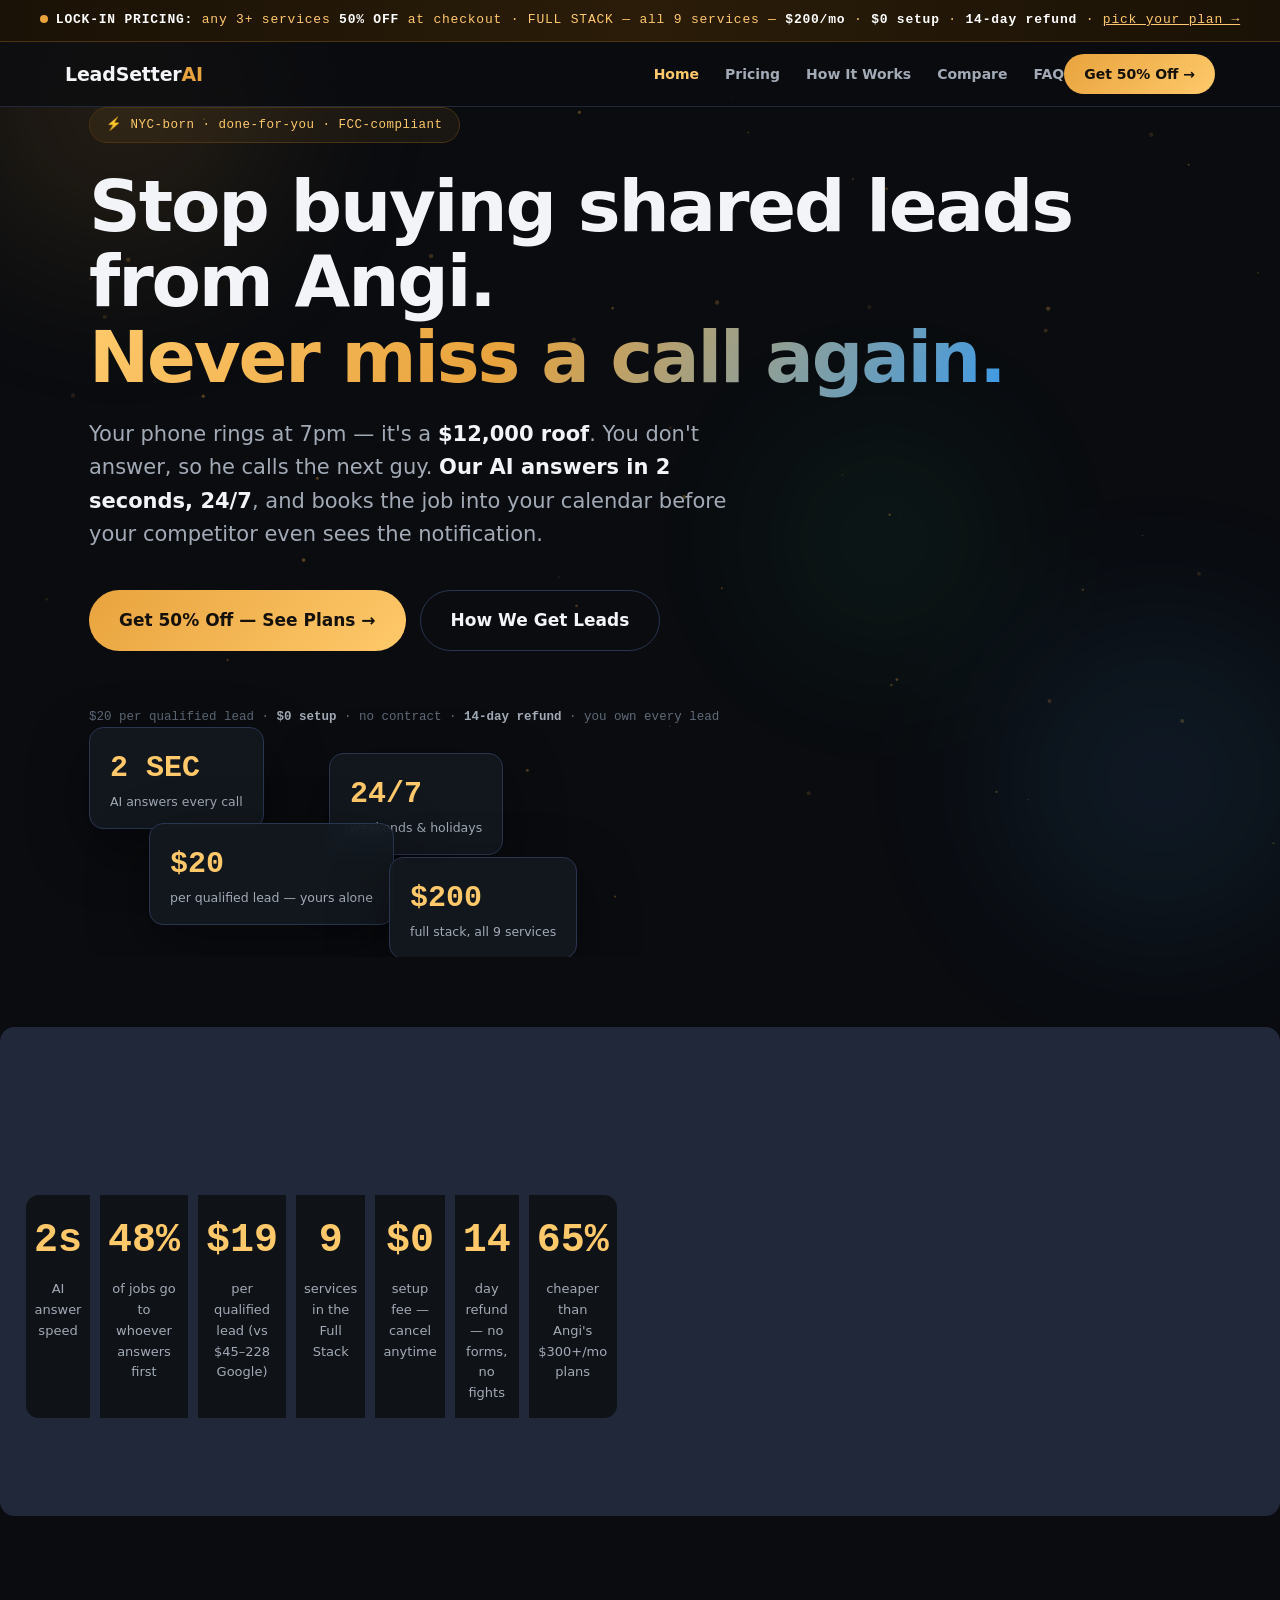
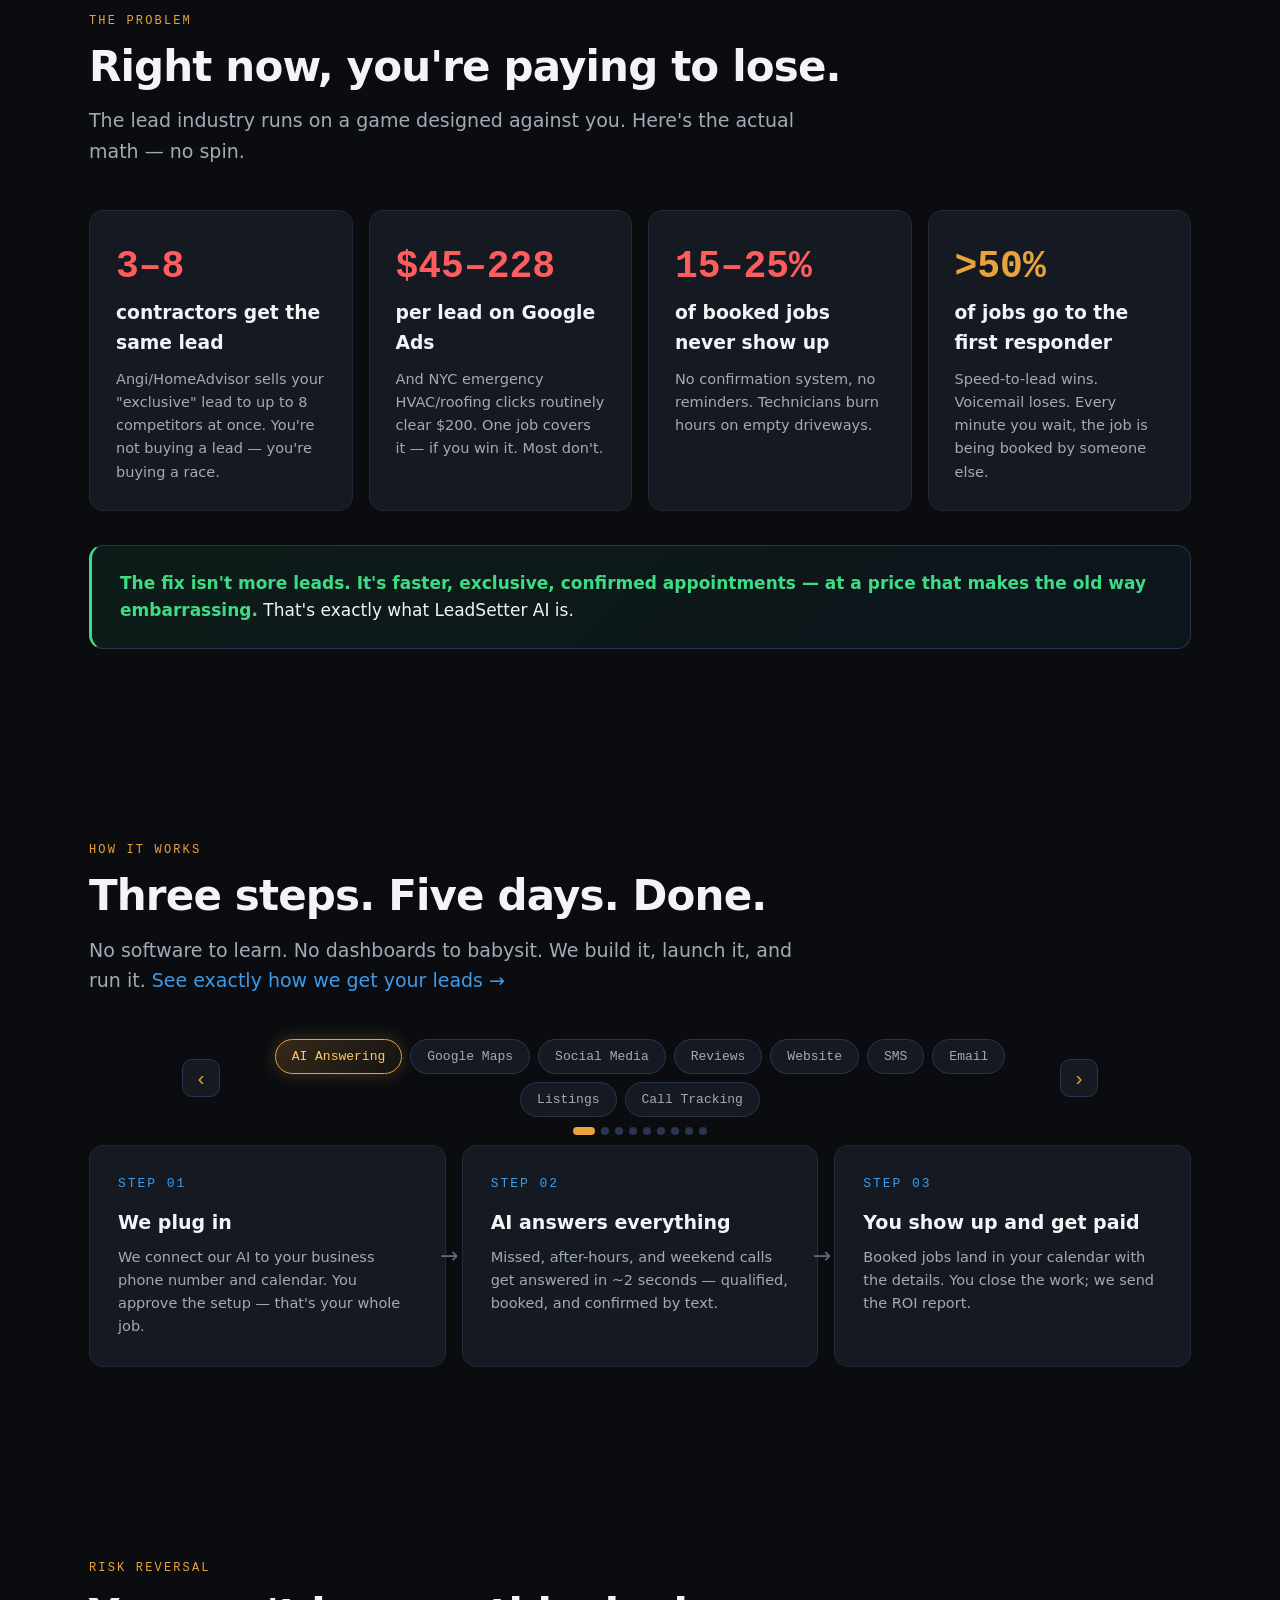
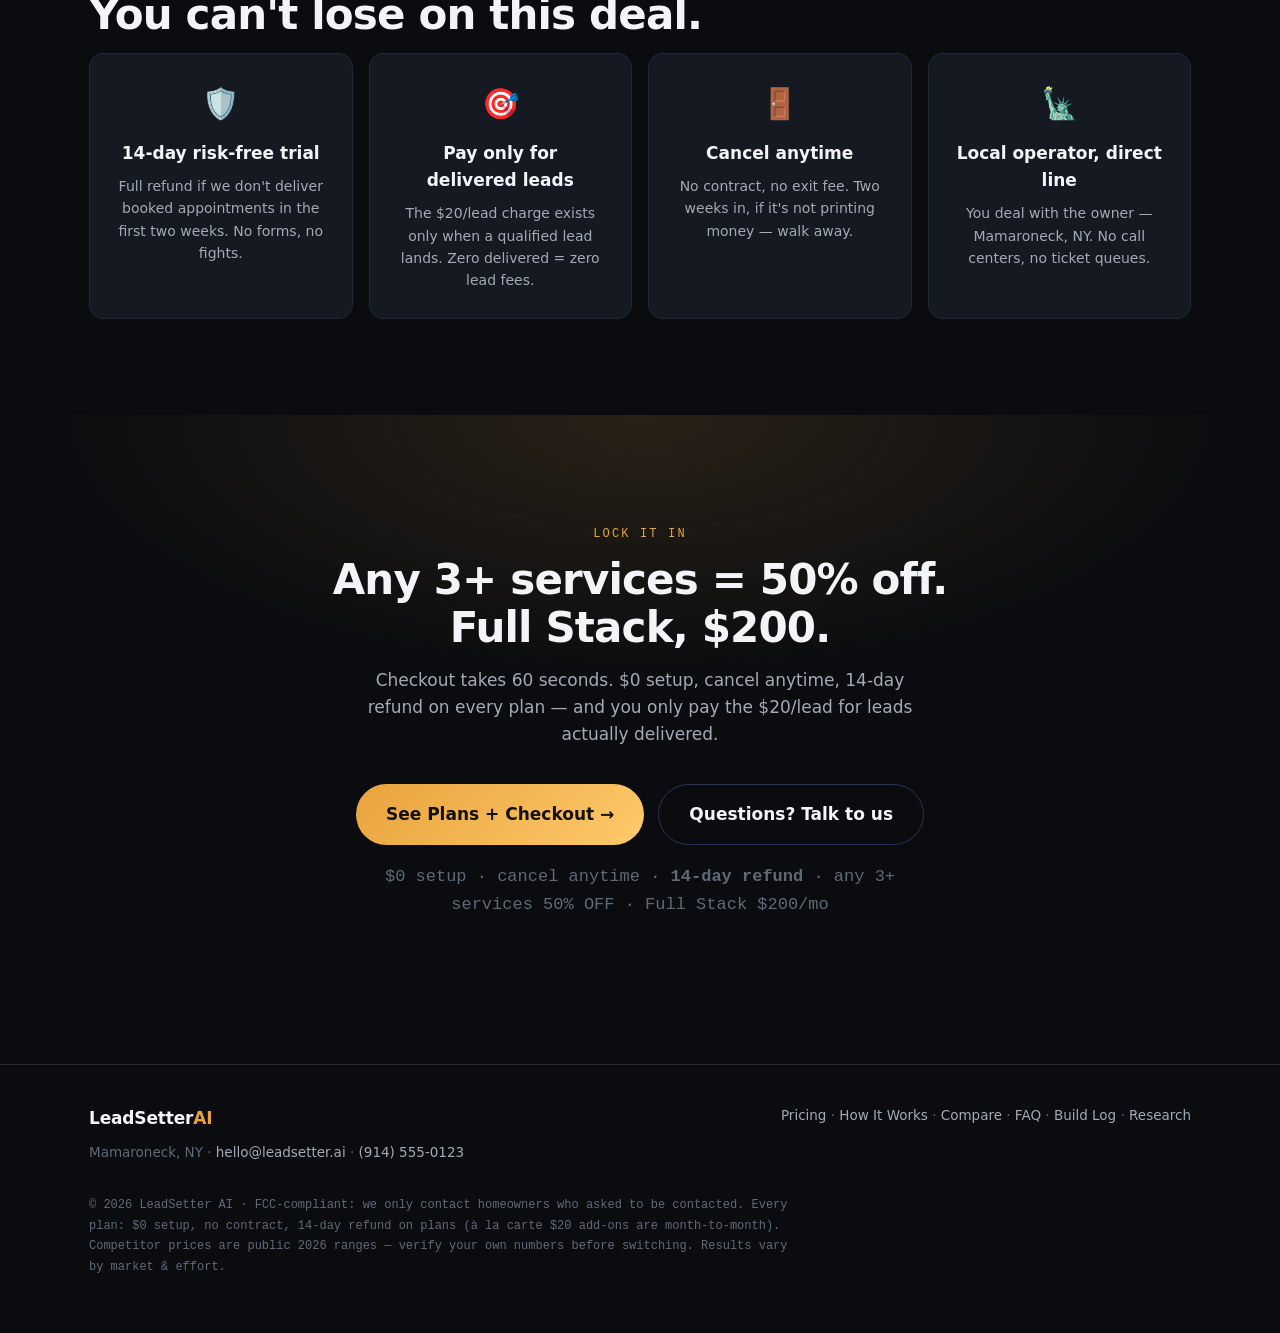
==== commit a9dd6ce9: "Site overhaul: service-flow picker (home+how), stats grid (7 desktop/5 mobile), custom plan builder " ====
--- a/index.html
+++ b/index.html
@@ -10,7 +10,7 @@
 <body>
 <canvas id="particles"></canvas>
 <div class="orb orb-g"></div><div class="orb orb-b"></div><div class="orb orb-g2"></div>
-<div class="launchbar"><span class="pulse"></span><b>LAUNCH PRICING:</b> any 3+ services <b>50% OFF</b> at checkout · FULL STACK — all 9 services — <b>$200/mo</b> · <b>$0 setup</b> · <a href="pricing.html">pick your plan →</a></div>
+<div class="launchbar"><span class="pulse"></span><b>LOCK-IN PRICING:</b> any 3+ services <b>50% OFF</b> at checkout · FULL STACK — all 9 services — <b>$200/mo</b> · <b>$0 setup</b> · <b>14-day refund</b> · <a href="pricing.html">pick your plan →</a></div>
 <nav><div class="wrap">
   <div class="logo">LeadSetter<span>AI</span></div>
   <div style="display:flex;align-items:center;flex-wrap:wrap">
@@ -32,7 +32,7 @@
       <a class="btn btn-gold" href="pricing.html">Get 50% Off — See Plans →</a>
       <a class="btn btn-ghost" href="how-it-works.html">How We Get Leads</a>
     </div>
-    <div class="trustline">$20 per qualified lead · <b>$0 setup</b> · no contract · you own every lead</div>
+    <div class="trustline">$20 per qualified lead · <b>$0 setup</b> · no contract · <b>14-day refund</b> · you own every lead</div>
     <div class="floaters">
       <div class="fcard fc1"><div class="n">2 SEC</div><div class="l">AI answers every call</div></div>
       <div class="fcard fc2"><div class="n">24/7</div><div class="l">weekends &amp; holidays</div></div>
@@ -48,6 +48,8 @@
   <div class="stat"><div class="v"><span class="cnt" data-to="20" data-prefix="$">0</span></div><div class="l">per qualified lead (vs $45–228 Google)</div></div>
   <div class="stat"><div class="v"><span class="cnt" data-to="9">0</span></div><div class="l">services in the Full Stack</div></div>
   <div class="stat"><div class="v">$0</div><div class="l">setup fee — cancel anytime</div></div>
+  <div class="stat"><div class="v">14</div><div class="l">day refund — no forms, no fights</div></div>
+  <div class="stat"><div class="v">65%</div><div class="l">cheaper than Angi's $300+/mo plans</div></div>
 </div></div></section>
 
 <section class="enemy" id="enemy"><div class="wrap">
@@ -67,10 +69,26 @@
   <div class="kicker reveal">How it works</div>
   <h2 class="reveal">Three steps. Five days. Done.</h2>
   <p class="sub reveal">No software to learn. No dashboards to babysit. We build it, launch it, and run it. <a href="how-it-works.html">See exactly how we get your leads →</a></p>
-  <div class="steps reveal">
-    <div class="step"><div class="num">STEP 01</div><h3>We plug in</h3><p>We point our AI at your business number, calendar, and Google profile. You approve the setup — that's your whole job.</p></div>
-    <div class="step"><div class="num">STEP 02</div><h3>AI answers everything</h3><p>Missed calls, after-hours calls, weekend calls, form fills — answered in ~2 seconds. Qualified, booked, confirmed by text.</p></div>
-    <div class="step"><div class="num">STEP 03</div><h3>You show up and get paid</h3><p>Booked appointments land in your calendar with context. You close the job. We send the ROI report.</p></div>
+  <div class="picker reveal" id="svcPicker">
+    <button class="pick-arrow" id="pickPrev" aria-label="Previous service">‹</button>
+    <div class="pick-pills" id="pickPills">
+      <button class="pill" data-svc="ai">AI Answering</button>
+      <button class="pill" data-svc="gbp">Google Maps</button>
+      <button class="pill" data-svc="social">Social Media</button>
+      <button class="pill" data-svc="reviews">Reviews</button>
+      <button class="pill" data-svc="website">Website</button>
+      <button class="pill" data-svc="sms">SMS</button>
+      <button class="pill" data-svc="email">Email</button>
+      <button class="pill" data-svc="citations">Listings</button>
+      <button class="pill" data-svc="tracking">Call Tracking</button>
+    </div>
+    <button class="pick-arrow" id="pickNext" aria-label="Next service">›</button>
+    <div class="pick-dots" id="pickDots"></div>
+  </div>
+  <div class="steps reveal" id="flowSteps">
+    <div class="step"><div class="num">STEP 01</div><h3 class="fs-t1">We plug in</h3><p class="fs-p1">We point our AI at your business number, calendar, and Google profile. You approve the setup — that's your whole job.</p></div>
+    <div class="step"><div class="num">STEP 02</div><h3 class="fs-t2">AI answers everything</h3><p class="fs-p2">Missed calls, after-hours calls, weekend calls, form fills — answered in ~2 seconds. Qualified, booked, confirmed by text.</p></div>
+    <div class="step"><div class="num">STEP 03</div><h3 class="fs-t3">You show up and get paid</h3><p class="fs-p3">Booked appointments land in your calendar with context. You close the job. We send the ROI report.</p></div>
   </div>
 </div></section>
 
@@ -86,14 +104,14 @@
 </div></section>
 
 <section class="cta-final" id="cta"><div class="wrap">
-  <div class="kicker reveal">Launch pricing — lock it in</div>
+  <div class="kicker reveal">Lock it in</div>
   <h2 class="reveal">Any 3+ services = <span class="grad">50% off.</span> Full Stack, $200.</h2>
-  <p>Checkout takes 60 seconds. $0 setup, cancel anytime, and you only pay the $20/lead for leads actually delivered.</p>
+  <p>Checkout takes 60 seconds. $0 setup, cancel anytime, 14-day refund on every plan — and you only pay the $20/lead for leads actually delivered.</p>
   <div style="display:flex;gap:14px;justify-content:center;flex-wrap:wrap">
     <a class="btn btn-gold" href="pricing.html">See Plans + Checkout →</a>
     <a class="btn btn-ghost" href="faq.html#contact">Questions? Talk to us</a>
   </div>
-  <p class="trustline mono" style="color:var(--dim);margin-top:18px">LAUNCH PRICING — any 3+ services 50% OFF · Full Stack $200/mo · $0 setup · cancel anytime</p>
+  <p class="trustline mono" style="color:var(--dim);margin-top:18px">$0 setup · cancel anytime · <b>14-day refund</b> · any 3+ services 50% OFF · Full Stack $200/mo</p>
 </div></section>
 
 <footer>
@@ -105,7 +123,7 @@
     <div>
       <a href="pricing.html">Pricing</a> · <a href="how-it-works.html">How It Works</a> · <a href="compare.html">Compare</a> · <a href="faq.html">FAQ</a> · <a href="build-log.html">Build Log</a> · <a href="research.html">Research</a>
     </div>
-    <div class="comp">© 2026 LeadSetter AI · FCC-compliant: we only contact homeowners who asked to be contacted. Competitor prices are public 2026 ranges — verify your own numbers before switching. Results vary by market &amp; effort.</div>
+    <div class="comp">© 2026 LeadSetter AI · FCC-compliant: we only contact homeowners who asked to be contacted. Every plan: $0 setup, no contract, 14-day refund on plans (à la carte $20 add-ons are month-to-month). Competitor prices are public 2026 ranges — verify your own numbers before switching. Results vary by market &amp; effort.</div>
   </div>
 </footer>
 <script src="js/site.js"></script>
--- a/css/style.css
+++ b/css/style.css
@@ -237,3 +237,56 @@
 .reveal{opacity:0;transform:translateY(26px);transition:opacity .7s ease,transform .7s ease}
 .reveal.in{opacity:1;transform:none}
 @media (prefers-reduced-motion:reduce){*{animation:none!important;transition:none!important}.reveal{opacity:1;transform:none}}
+
+/* ── stats grid (7 on desktop, main 5 on mobile) ── */
+.stats{display:grid;grid-template-columns:repeat(7,1fr);gap:10px}
+.stat{padding:14px 8px}
+@media (max-width:980px){.stats{grid-template-columns:repeat(5,1fr);gap:8px}.stat:nth-child(6),.stat:nth-child(7){display:none}}
+@media (max-width:560px){.stats{grid-template-columns:repeat(3,1fr)}.stat .v{font-size:22px}.stat .l{font-size:10px}}
+
+/* ── service picker (pills + arrows + dots) ── */
+.picker{display:flex;align-items:center;gap:10px;flex-wrap:wrap;justify-content:center;margin:26px 0 10px}
+.pick-pills{display:flex;gap:8px;flex-wrap:wrap;justify-content:center;max-width:820px}
+.pill{border:1px solid var(--line2);background:var(--bg3);color:var(--muted);padding:9px 16px;border-radius:99px;font-family:var(--mono);font-size:13px;cursor:pointer;transition:.18s}
+.pill:hover{border-color:var(--gold);color:var(--gold2)}
+.pill.on{background:linear-gradient(135deg,rgba(232,163,61,.2),rgba(232,163,61,.05));border-color:var(--gold);color:var(--gold2);box-shadow:0 0 18px rgba(232,163,61,.25)}
+.pick-arrow{background:var(--bg3);border:1px solid var(--line2);color:var(--gold);width:38px;height:38px;border-radius:10px;font-size:20px;cursor:pointer;line-height:1}
+.pick-arrow:hover{border-color:var(--gold)}
+.pick-dots{display:flex;gap:6px;justify-content:center;width:100%}
+.pick-dots .dot{width:8px;height:8px;border-radius:99px;background:var(--line2);cursor:pointer;transition:.18s}
+.pick-dots .dot.on{background:var(--gold);width:22px}
+
+/* ── à la carte slashed price ── */
+.wasprice{color:#ff5d5d;text-decoration:line-through;font-weight:400;margin-right:6px;opacity:.85}
+
+/* ── custom plan builder ── */
+.builder{margin-top:44px;border:1px solid var(--line2);border-radius:16px;padding:26px;background:linear-gradient(180deg,rgba(232,163,61,.05),transparent 40%)}
+.builder-grid{display:grid;grid-template-columns:repeat(auto-fill,minmax(150px,1fr));gap:10px;margin-top:18px}
+.bp{border:1px solid var(--line2);background:var(--bg3);border-radius:12px;padding:12px 10px;text-align:center;cursor:pointer;transition:.15s;position:relative}
+.bp:hover{border-color:var(--blue)}
+.bp.on{border-color:var(--gold);background:rgba(232,163,61,.08);box-shadow:0 0 14px rgba(232,163,61,.18)}
+.bp .bn{font-size:12.5px;font-weight:700;line-height:1.25}
+.bp .bp2{font-family:var(--mono);font-size:12px;color:var(--muted);margin-top:5px}
+.bp .bp2 .wasprice{font-size:11px}
+.bp.on .bp2{color:var(--gold2)}
+.bp .tick{position:absolute;top:-7px;right:-7px;background:var(--gold);color:#0a0c10;width:20px;height:20px;border-radius:99px;font-size:12px;font-weight:800;display:none;align-items:center;justify-content:center}
+.bp.on .tick{display:flex}
+.bp.ghost-card{border-style:dashed;cursor:default;opacity:.5}
+.bp.ghost-card .tick{display:none}
+.builder-out{margin-top:20px;border-top:1px solid var(--line);padding-top:18px}
+.b-summary{max-width:560px;margin:0 auto;text-align:left;background:var(--bg3);border:1px solid var(--line2);border-radius:14px;padding:18px 22px}
+.b-row{display:flex;justify-content:space-between;gap:14px;padding:7px 0;font-size:14px}
+.b-row .k{color:var(--muted)}
+.b-row .v{text-align:right;font-family:var(--mono)}
+.b-row.total{border-top:2px solid var(--line2);margin-top:6px;padding-top:12px;font-weight:700}
+.b-row.total .v{font-size:20px}
+.b-badges{display:flex;gap:8px;flex-wrap:wrap;justify-content:center;margin-top:14px}
+.bbadge{border:1px solid rgba(61,220,132,.4);background:rgba(61,220,132,.1);color:var(--green);font-family:var(--mono);font-size:11px;padding:5px 12px;border-radius:99px}
+
+/* ── compare rest-of-market table ── */
+.rest-table h3{font-size:20px;margin-bottom:0}
+.vs td{font-size:12.5px}
+.vs .feat{white-space:normal}
+
+/* ── contact spacing fix ── */
+#contact .contact-card{margin-top:0}
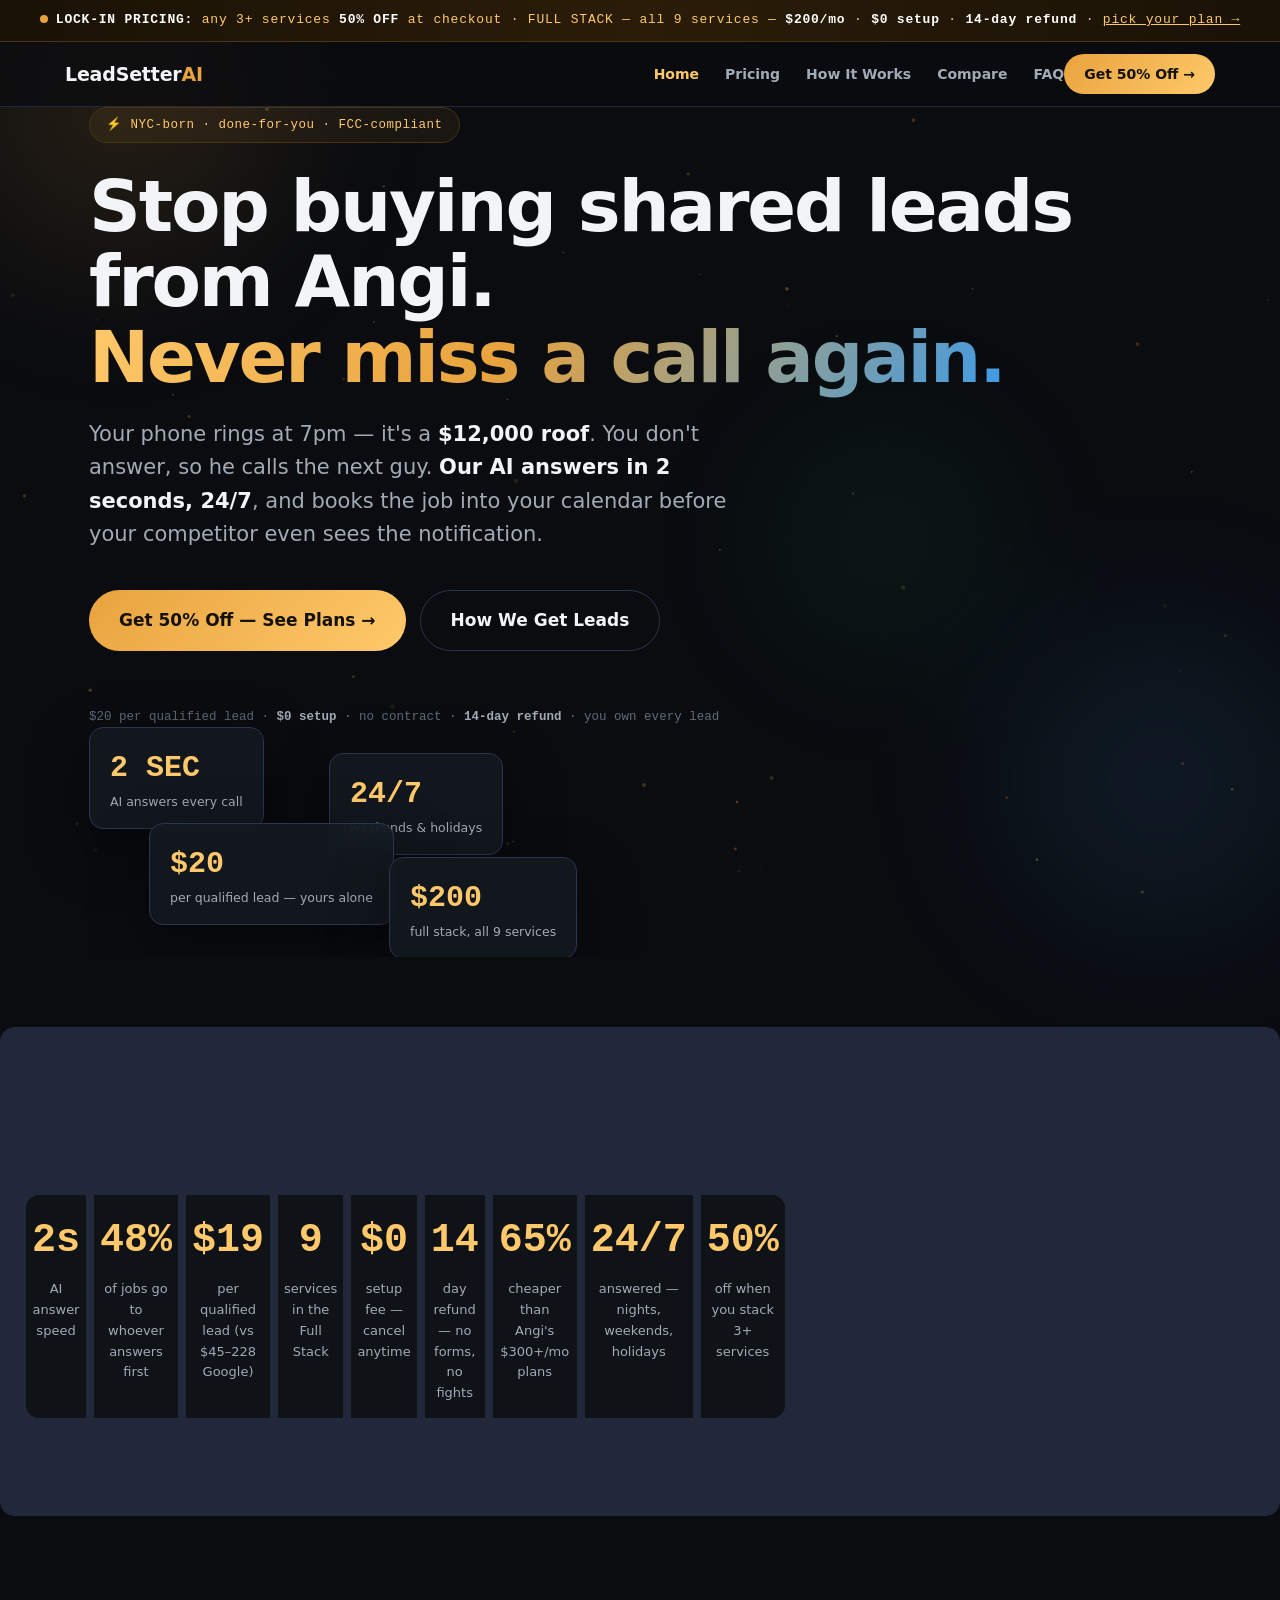
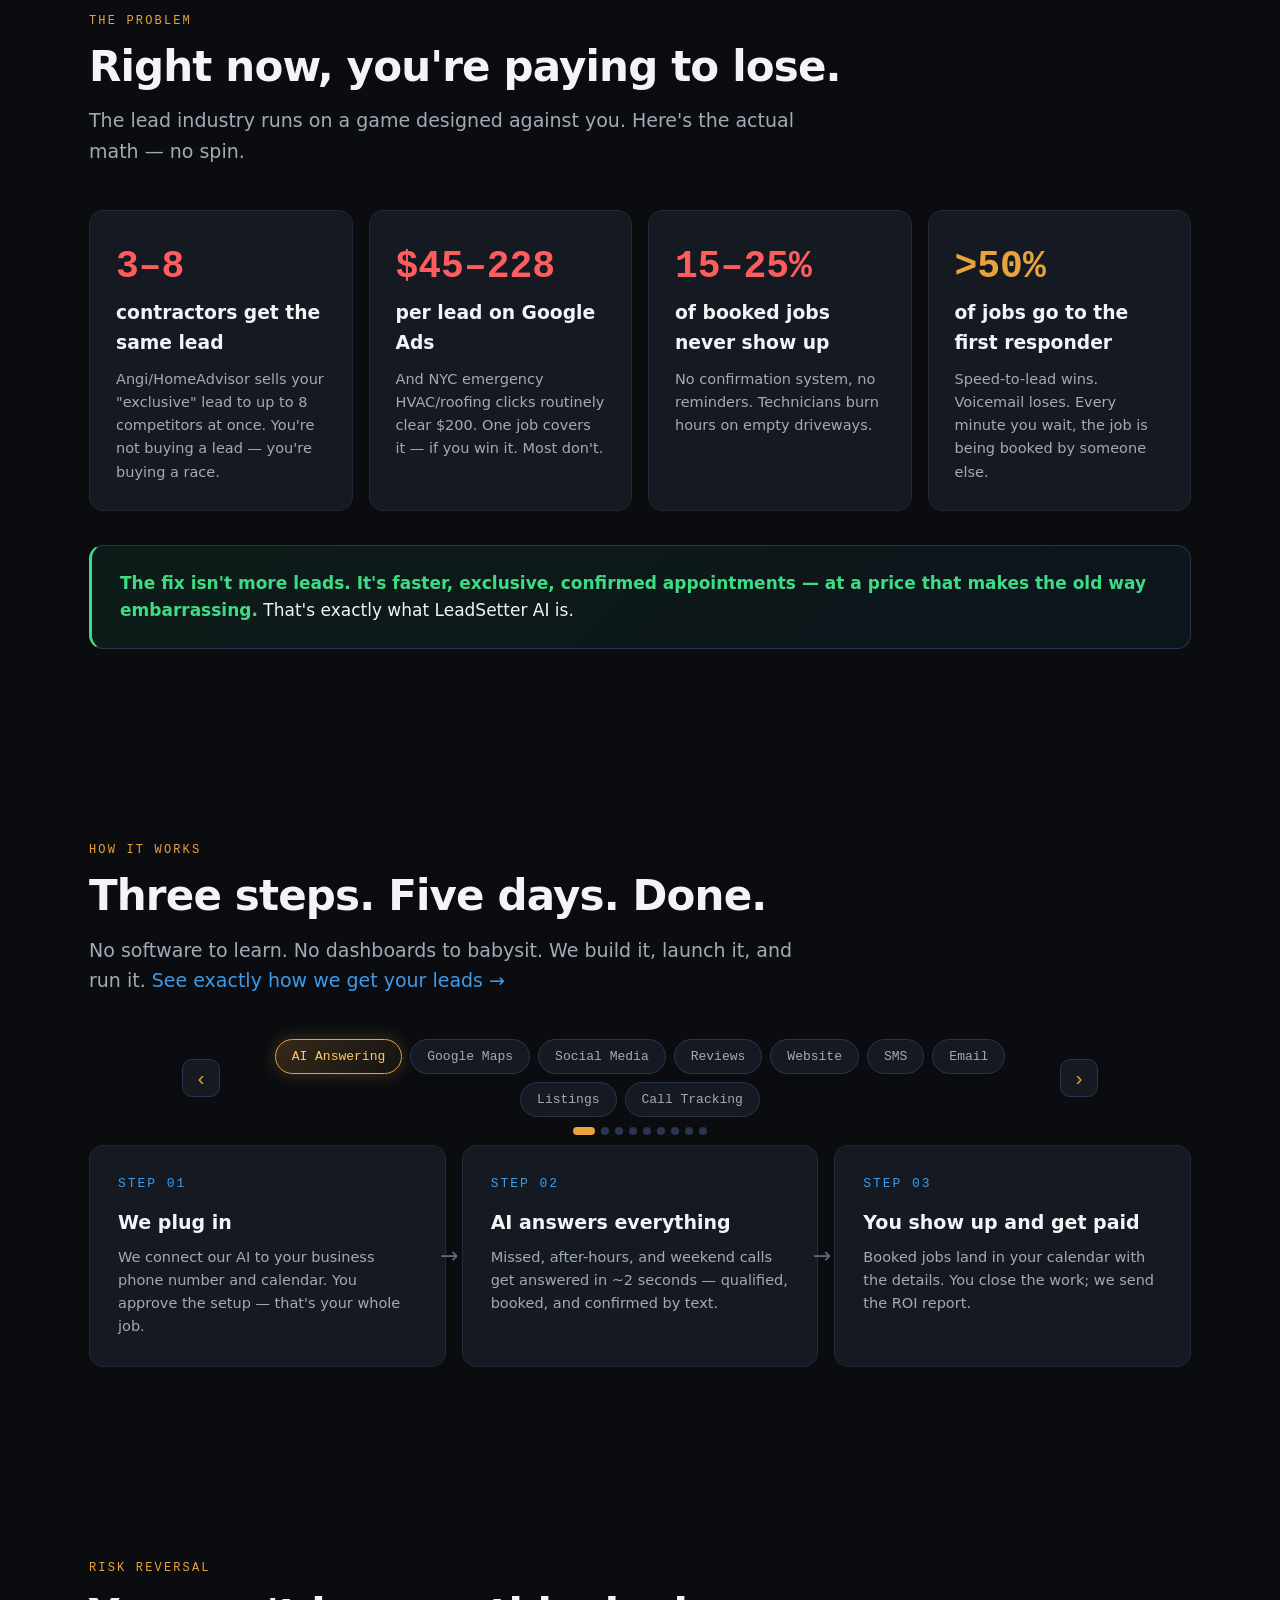
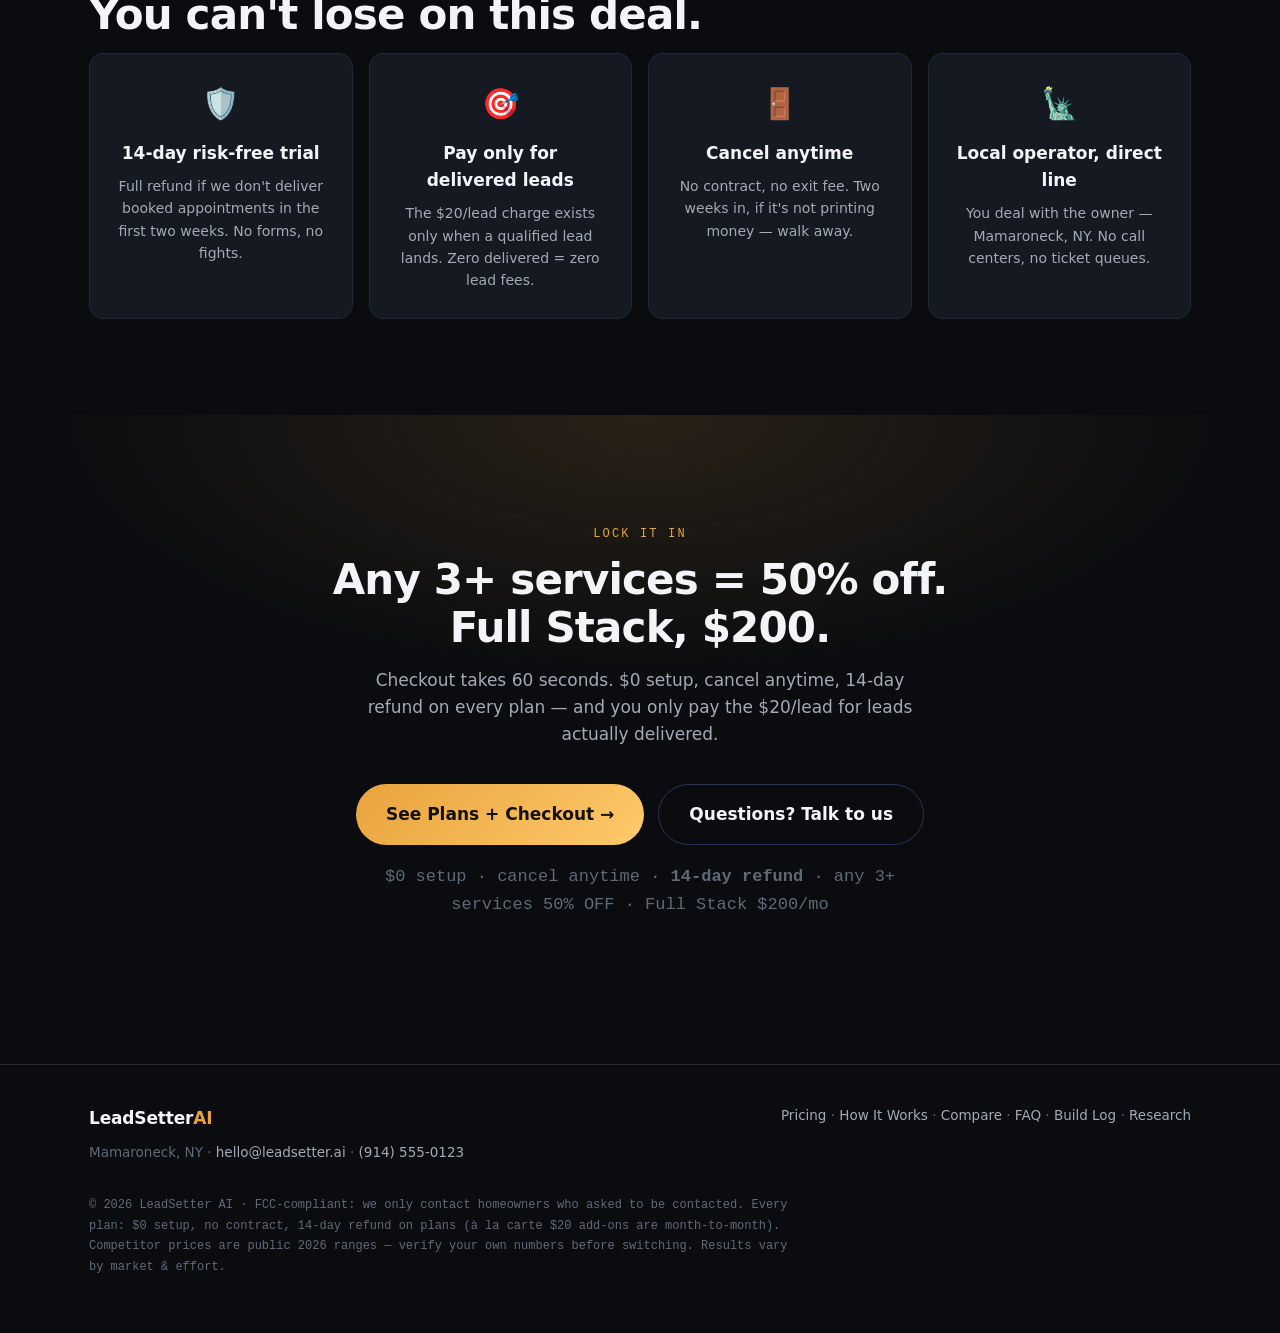
==== commit 005d4bd9: "Stats grid: 9 numbers, 3-column lines on mobile (no hiding)" ====
--- a/index.html
+++ b/index.html
@@ -50,6 +50,8 @@
   <div class="stat"><div class="v">$0</div><div class="l">setup fee — cancel anytime</div></div>
   <div class="stat"><div class="v">14</div><div class="l">day refund — no forms, no fights</div></div>
   <div class="stat"><div class="v">65%</div><div class="l">cheaper than Angi's $300+/mo plans</div></div>
+  <div class="stat"><div class="v">24/7</div><div class="l">answered — nights, weekends, holidays</div></div>
+  <div class="stat"><div class="v">50%</div><div class="l">off when you stack 3+ services</div></div>
 </div></div></section>
 
 <section class="enemy" id="enemy"><div class="wrap">
--- a/css/style.css
+++ b/css/style.css
@@ -238,11 +238,11 @@
 .reveal.in{opacity:1;transform:none}
 @media (prefers-reduced-motion:reduce){*{animation:none!important;transition:none!important}.reveal{opacity:1;transform:none}}
 
-/* ── stats grid (7 on desktop, main 5 on mobile) ── */
-.stats{display:grid;grid-template-columns:repeat(7,1fr);gap:10px}
-.stat{padding:14px 8px}
-@media (max-width:980px){.stats{grid-template-columns:repeat(5,1fr);gap:8px}.stat:nth-child(6),.stat:nth-child(7){display:none}}
-@media (max-width:560px){.stats{grid-template-columns:repeat(3,1fr)}.stat .v{font-size:22px}.stat .l{font-size:10px}}
+/* ── stats grid (9 numbers; 3-column lines on mobile) ── */
+.stats{display:grid;grid-template-columns:repeat(9,1fr);gap:8px}
+.stat{padding:14px 6px}
+@media (max-width:980px){.stats{grid-template-columns:repeat(3,1fr);gap:8px}}
+@media (max-width:560px){.stat .v{font-size:22px}.stat .l{font-size:10px}}
 
 /* ── service picker (pills + arrows + dots) ── */
 .picker{display:flex;align-items:center;gap:10px;flex-wrap:wrap;justify-content:center;margin:26px 0 10px}
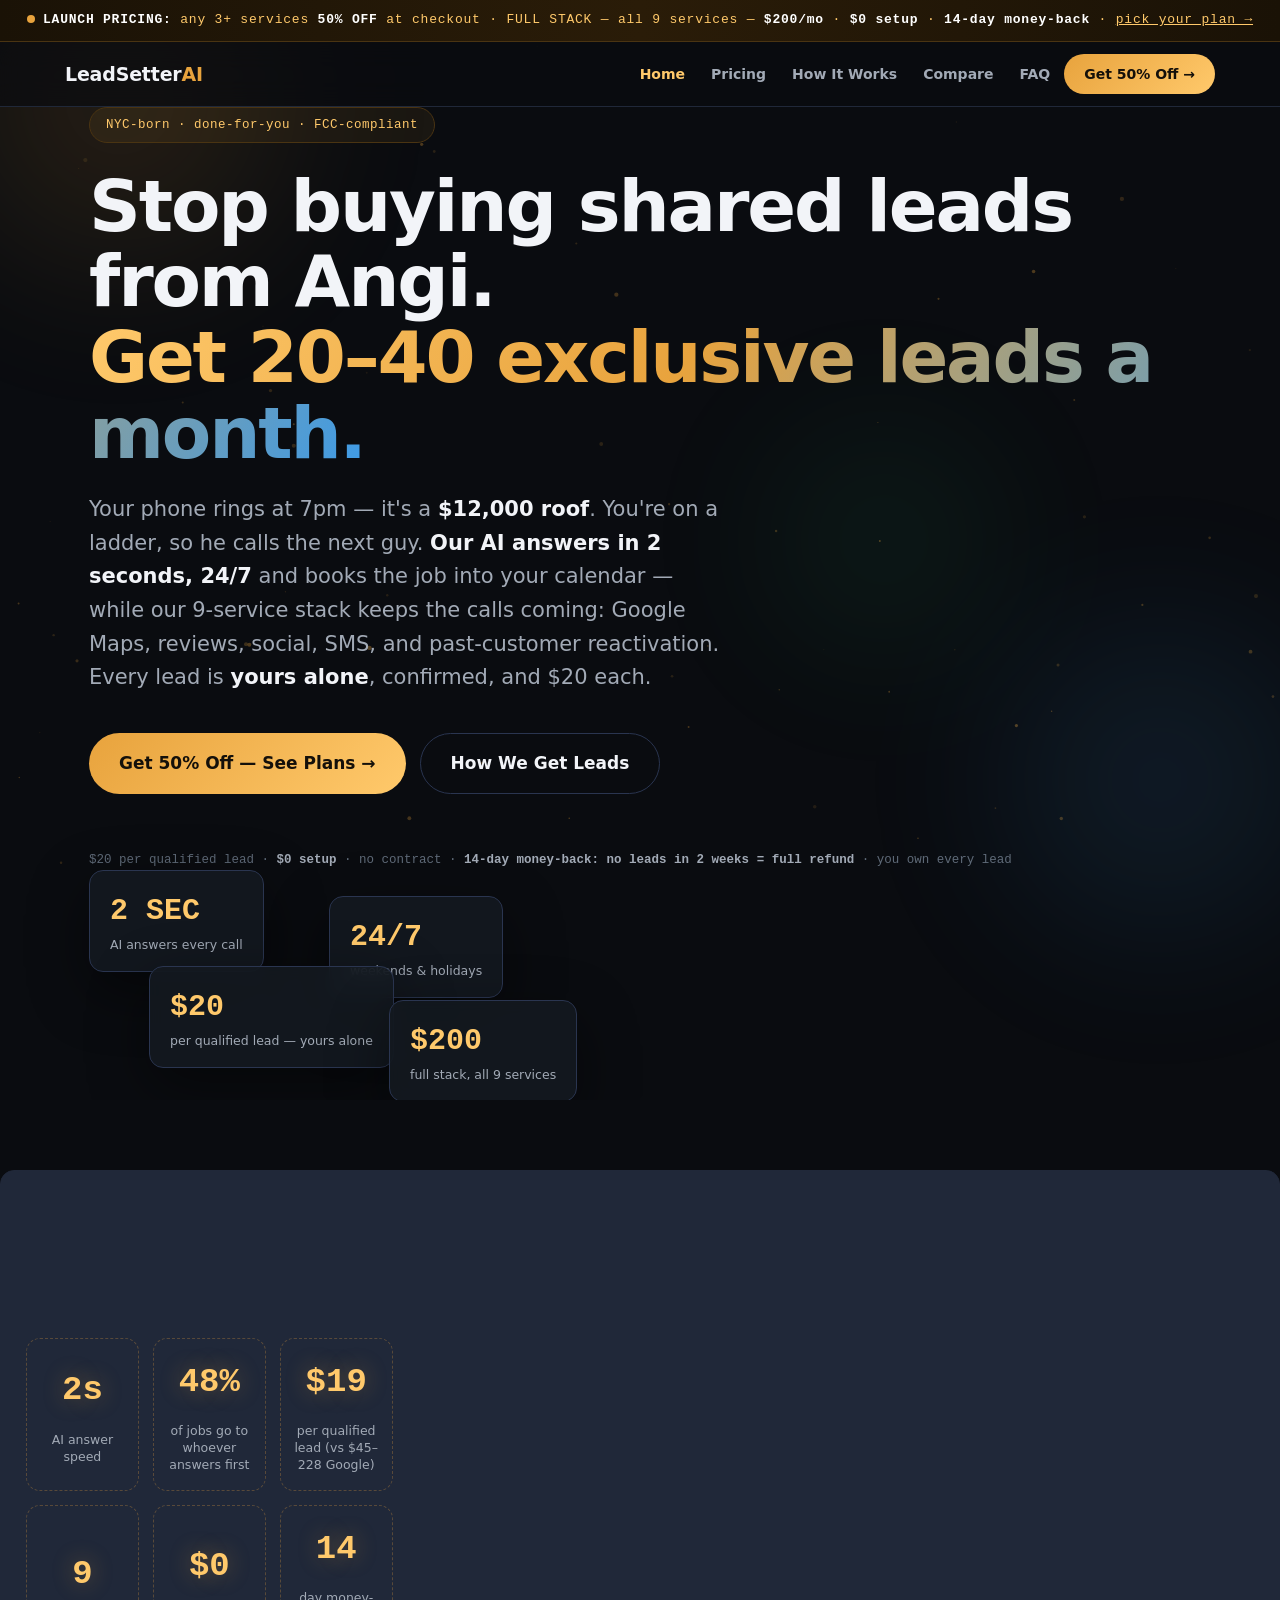
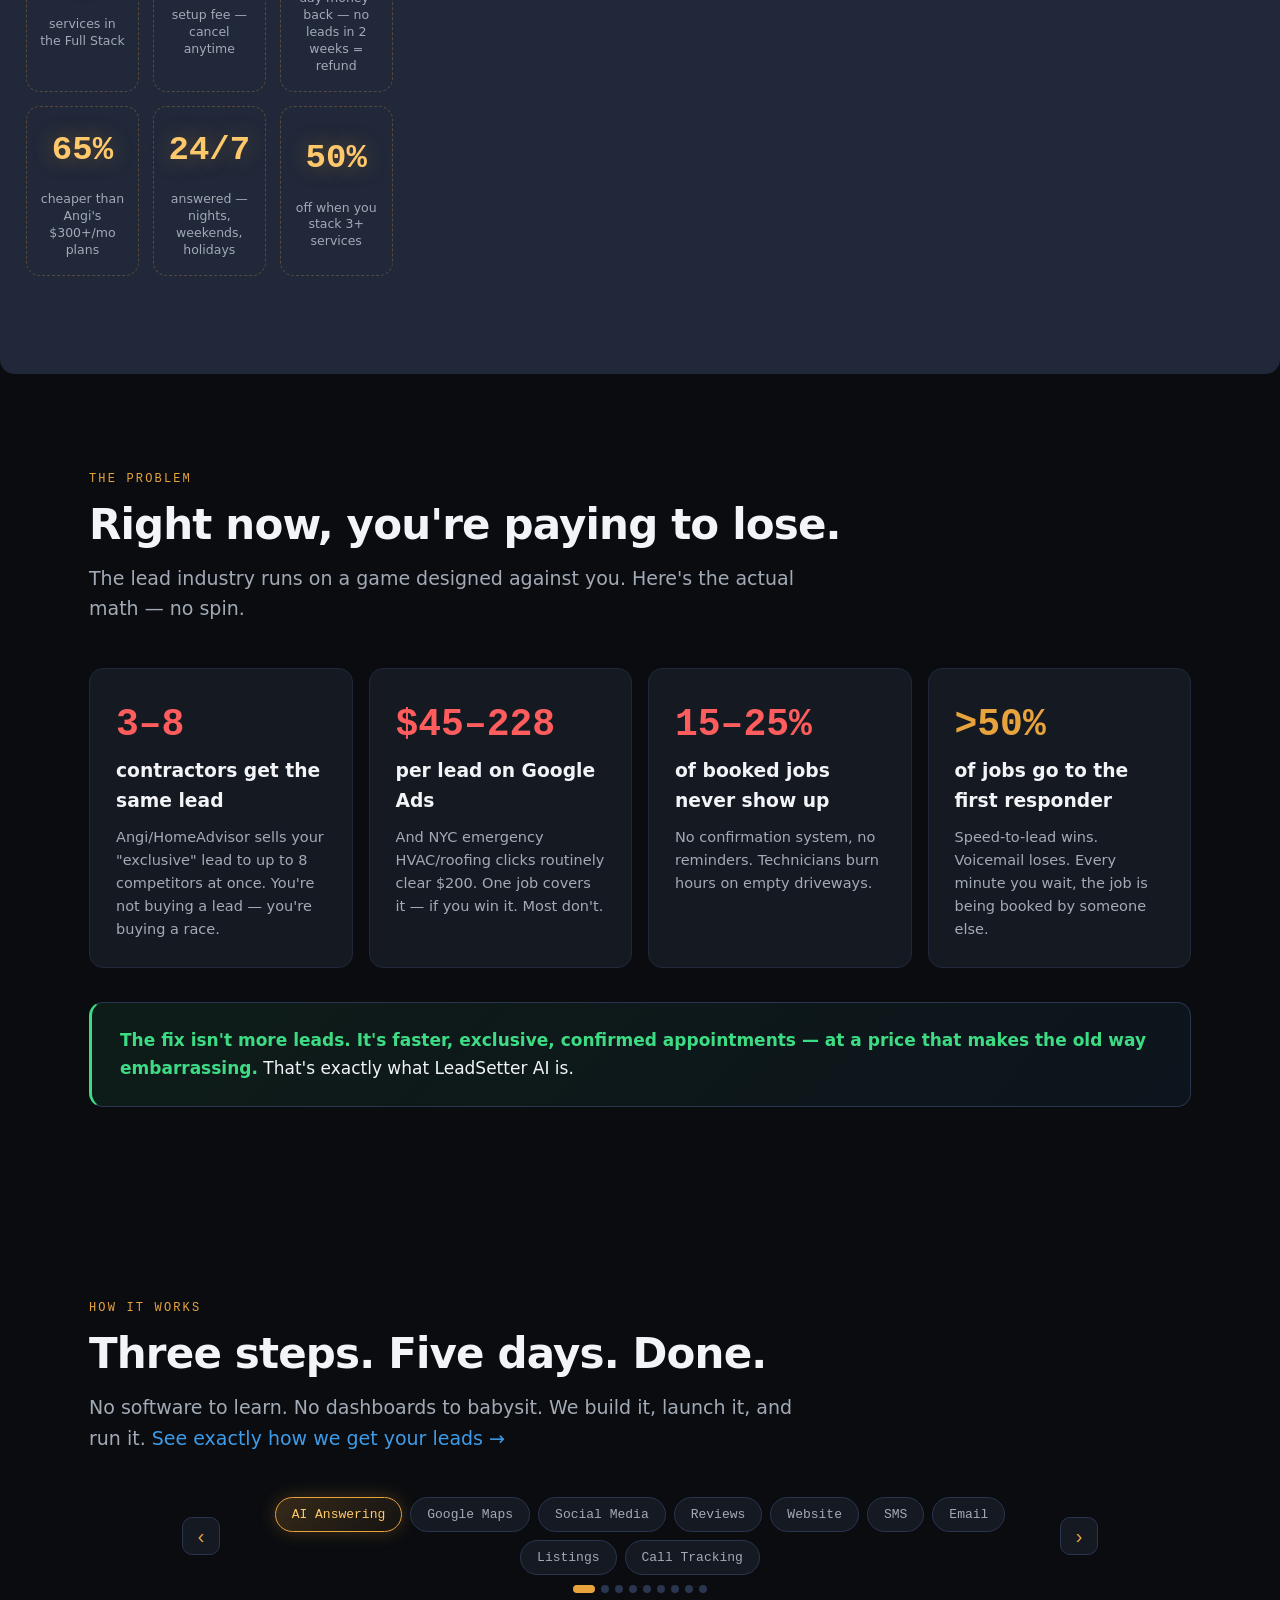
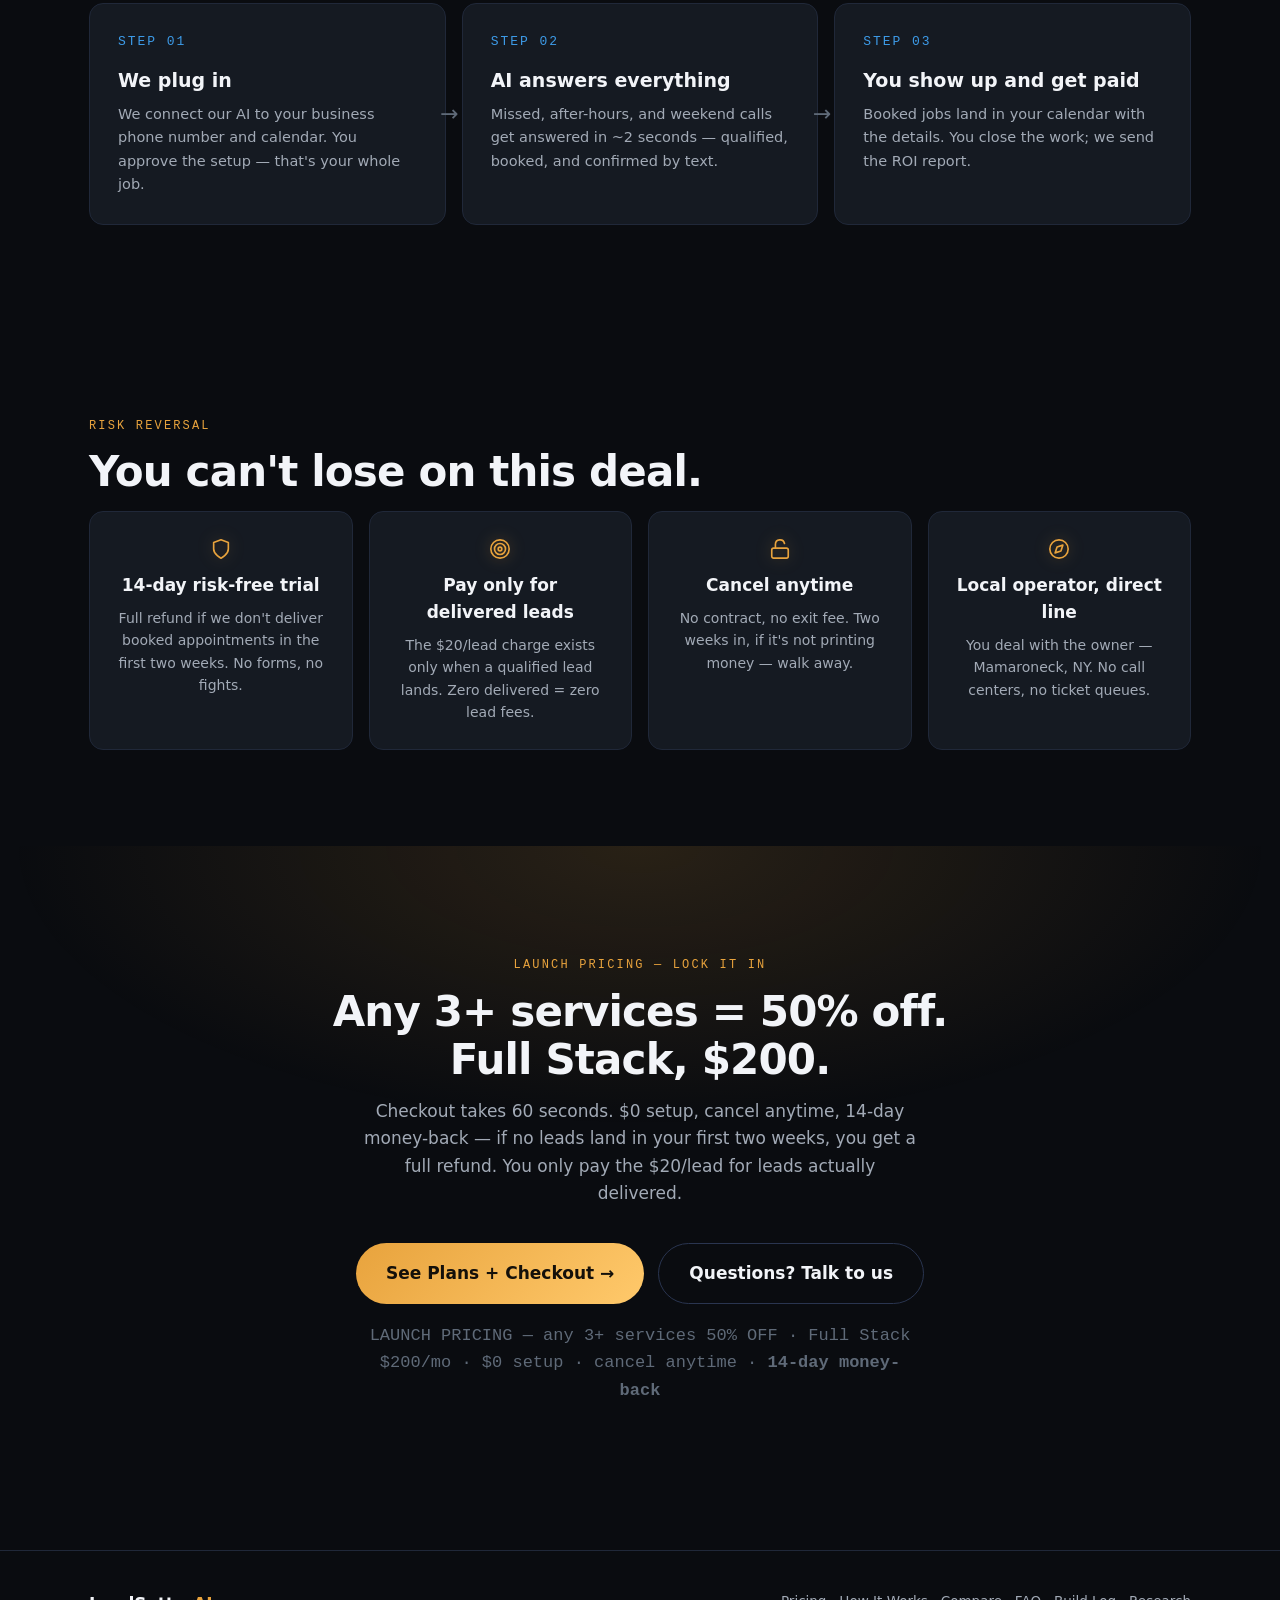
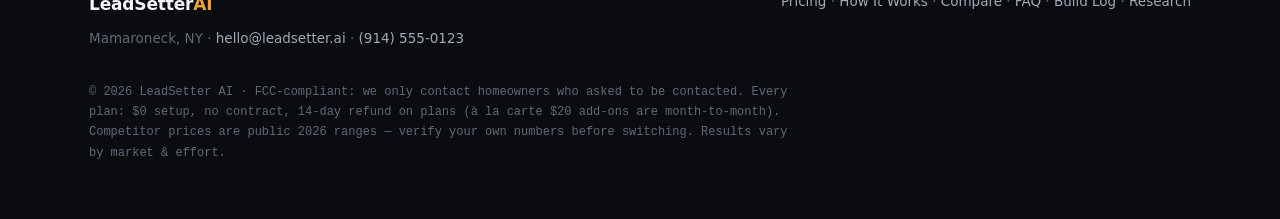
==== commit 05c9c8c1: "Post-review fixes: revert unasked copy changes (launchbar/pricing head/CTA), broaden hero to full le" ====
--- a/index.html
+++ b/index.html
@@ -10,7 +10,7 @@
 <body>
 <canvas id="particles"></canvas>
 <div class="orb orb-g"></div><div class="orb orb-b"></div><div class="orb orb-g2"></div>
-<div class="launchbar"><span class="pulse"></span><b>LOCK-IN PRICING:</b> any 3+ services <b>50% OFF</b> at checkout · FULL STACK — all 9 services — <b>$200/mo</b> · <b>$0 setup</b> · <b>14-day refund</b> · <a href="pricing.html">pick your plan →</a></div>
+<div class="launchbar"><span class="pulse"></span><b>LAUNCH PRICING:</b> any 3+ services <b>50% OFF</b> at checkout · FULL STACK — all 9 services — <b>$200/mo</b> · <b>$0 setup</b> · <b>14-day money-back</b> · <a href="pricing.html">pick your plan →</a></div>
 <nav><div class="wrap">
   <div class="logo">LeadSetter<span>AI</span></div>
   <div style="display:flex;align-items:center;flex-wrap:wrap">
@@ -25,14 +25,14 @@
 
 <header class="hero">
   <div class="wrap">
-    <div class="badge">⚡ NYC-born · done-for-you · FCC-compliant</div>
-    <h1>Stop buying shared leads from Angi.<br><span class="grad">Never miss a call again.</span></h1>
-    <p class="lead">Your phone rings at 7pm — it's a <b>$12,000 roof</b>. You don't answer, so he calls the next guy. <b>Our AI answers in 2 seconds, 24/7</b>, and books the job into your calendar before your competitor even sees the notification.</p>
+    <div class="badge">NYC-born · done-for-you · FCC-compliant</div>
+    <h1>Stop buying shared leads from Angi.<br><span class="grad">Get 20–40 exclusive leads a month.</span></h1>
+    <p class="lead">Your phone rings at 7pm — it's a <b>$12,000 roof</b>. You're on a ladder, so he calls the next guy. <b>Our AI answers in 2 seconds, 24/7</b> and books the job into your calendar — while our 9-service stack keeps the calls coming: Google Maps, reviews, social, SMS, and past-customer reactivation. Every lead is <b>yours alone</b>, confirmed, and $20 each.</p>
     <div class="ctas">
       <a class="btn btn-gold" href="pricing.html">Get 50% Off — See Plans →</a>
       <a class="btn btn-ghost" href="how-it-works.html">How We Get Leads</a>
     </div>
-    <div class="trustline">$20 per qualified lead · <b>$0 setup</b> · no contract · <b>14-day refund</b> · you own every lead</div>
+    <div class="trustline">$20 per qualified lead · <b>$0 setup</b> · no contract · <b>14-day money-back: no leads in 2 weeks = full refund</b> · you own every lead</div>
     <div class="floaters">
       <div class="fcard fc1"><div class="n">2 SEC</div><div class="l">AI answers every call</div></div>
       <div class="fcard fc2"><div class="n">24/7</div><div class="l">weekends &amp; holidays</div></div>
@@ -48,7 +48,7 @@
   <div class="stat"><div class="v"><span class="cnt" data-to="20" data-prefix="$">0</span></div><div class="l">per qualified lead (vs $45–228 Google)</div></div>
   <div class="stat"><div class="v"><span class="cnt" data-to="9">0</span></div><div class="l">services in the Full Stack</div></div>
   <div class="stat"><div class="v">$0</div><div class="l">setup fee — cancel anytime</div></div>
-  <div class="stat"><div class="v">14</div><div class="l">day refund — no forms, no fights</div></div>
+  <div class="stat"><div class="v">14</div><div class="l">day money-back — no leads in 2 weeks = refund</div></div>
   <div class="stat"><div class="v">65%</div><div class="l">cheaper than Angi's $300+/mo plans</div></div>
   <div class="stat"><div class="v">24/7</div><div class="l">answered — nights, weekends, holidays</div></div>
   <div class="stat"><div class="v">50%</div><div class="l">off when you stack 3+ services</div></div>
@@ -98,22 +98,22 @@
   <div class="kicker reveal">Risk reversal</div>
   <h2 class="reveal">You can't lose on this deal.</h2>
   <div class="guar reveal">
-    <div class="gcard"><div class="gico">🛡️</div><h3>14-day risk-free trial</h3><p>Full refund if we don't deliver booked appointments in the first two weeks. No forms, no fights.</p></div>
-    <div class="gcard"><div class="gico">🎯</div><h3>Pay only for delivered leads</h3><p>The $20/lead charge exists only when a qualified lead lands. Zero delivered = zero lead fees.</p></div>
-    <div class="gcard"><div class="gico">🚪</div><h3>Cancel anytime</h3><p>No contract, no exit fee. Two weeks in, if it's not printing money — walk away.</p></div>
-    <div class="gcard"><div class="gico">🗽</div><h3>Local operator, direct line</h3><p>You deal with the owner — Mamaroneck, NY. No call centers, no ticket queues.</p></div>
+    <div class="gcard"><div class="gico"><svg class="ic" width="22" height="22" viewBox="0 0 24 24" fill="none" stroke="currentColor" stroke-width="1.8" stroke-linecap="round" stroke-linejoin="round"><path d="M12 22s8-4 8-10V5l-8-3-8 3v7c0 6 8 10 8 10z"/></svg></div><h3>14-day risk-free trial</h3><p>Full refund if we don't deliver booked appointments in the first two weeks. No forms, no fights.</p></div>
+    <div class="gcard"><div class="gico"><svg class="ic" width="22" height="22" viewBox="0 0 24 24" fill="none" stroke="currentColor" stroke-width="1.8" stroke-linecap="round" stroke-linejoin="round"><circle cx="12" cy="12" r="10"/><circle cx="12" cy="12" r="6"/><circle cx="12" cy="12" r="2"/></svg></div><h3>Pay only for delivered leads</h3><p>The $20/lead charge exists only when a qualified lead lands. Zero delivered = zero lead fees.</p></div>
+    <div class="gcard"><div class="gico"><svg class="ic" width="22" height="22" viewBox="0 0 24 24" fill="none" stroke="currentColor" stroke-width="1.8" stroke-linecap="round" stroke-linejoin="round"><rect x="3" y="11" width="18" height="11" rx="2" ry="2"/><path d="M7 11V7a5 5 0 0 1 9.9-1"/></svg></div><h3>Cancel anytime</h3><p>No contract, no exit fee. Two weeks in, if it's not printing money — walk away.</p></div>
+    <div class="gcard"><div class="gico"><svg class="ic" width="22" height="22" viewBox="0 0 24 24" fill="none" stroke="currentColor" stroke-width="1.8" stroke-linecap="round" stroke-linejoin="round"><circle cx="12" cy="12" r="10"/><polygon points="16.24 7.76 14.12 14.12 7.76 16.24 9.88 9.88 16.24 7.76"/></svg></div><h3>Local operator, direct line</h3><p>You deal with the owner — Mamaroneck, NY. No call centers, no ticket queues.</p></div>
   </div>
 </div></section>
 
 <section class="cta-final" id="cta"><div class="wrap">
-  <div class="kicker reveal">Lock it in</div>
+  <div class="kicker reveal">Launch pricing — lock it in</div>
   <h2 class="reveal">Any 3+ services = <span class="grad">50% off.</span> Full Stack, $200.</h2>
-  <p>Checkout takes 60 seconds. $0 setup, cancel anytime, 14-day refund on every plan — and you only pay the $20/lead for leads actually delivered.</p>
+  <p>Checkout takes 60 seconds. $0 setup, cancel anytime, 14-day money-back — if no leads land in your first two weeks, you get a full refund. You only pay the $20/lead for leads actually delivered.</p>
   <div style="display:flex;gap:14px;justify-content:center;flex-wrap:wrap">
     <a class="btn btn-gold" href="pricing.html">See Plans + Checkout →</a>
     <a class="btn btn-ghost" href="faq.html#contact">Questions? Talk to us</a>
   </div>
-  <p class="trustline mono" style="color:var(--dim);margin-top:18px">$0 setup · cancel anytime · <b>14-day refund</b> · any 3+ services 50% OFF · Full Stack $200/mo</p>
+  <p class="trustline mono" style="color:var(--dim);margin-top:18px">LAUNCH PRICING — any 3+ services 50% OFF · Full Stack $200/mo · $0 setup · cancel anytime · <b>14-day money-back</b></p>
 </div></section>
 
 <footer>
--- a/css/style.css
+++ b/css/style.css
@@ -54,7 +54,7 @@
 nav a.navl{color:var(--muted);font-size:14px;font-weight:600;margin-left:26px}
 nav a.navl:hover{color:var(--ink);text-decoration:none}
 nav a.navl.on{color:var(--gold2)}
-.cta-mini{padding:9px 20px;font-size:14px}
+.cta-mini{padding:9px 20px;font-size:14px;margin-left:14px}
 @media(max-width:760px){nav .wrap{flex-wrap:wrap;height:auto;padding:12px 0;gap:8px}nav a.navl{margin-left:14px;font-size:13px}}
 
 /* ── hero ──────────────────────────────────────── */
@@ -290,3 +290,26 @@
 
 /* ── contact spacing fix ── */
 #contact .contact-card{margin-top:0}
+
+/* ── gold icon system ── */
+.ico,.gico{color:var(--gold);line-height:1}
+.ico svg,.gico svg{display:block;margin:0 auto;filter:drop-shadow(0 0 8px rgba(232,163,61,.35))}
+
+/* ── stats: 3x3 grid, large see-through squares ── */
+.stats{display:grid;grid-template-columns:repeat(3,1fr);gap:14px}
+.stat{background:transparent;border:1px dashed rgba(232,163,61,.28);border-radius:14px;
+  min-height:120px;display:flex;flex-direction:column;align-items:center;justify-content:center;gap:8px;
+  padding:16px 10px;backdrop-filter:none}
+.stat .v{font-size:34px;color:var(--gold2);text-shadow:0 0 22px rgba(232,163,61,.35)}
+.stat .l{font-size:12.5px;max-width:170px;line-height:1.35}
+@media (max-width:560px){.stat{min-height:100px}.stat .v{font-size:26px}.stat .l{font-size:11px}}
+
+/* ── à la carte cards are the builder (clickable) ── */
+.svc{cursor:pointer;position:relative;transition:.15s}
+.svc:hover{border-color:var(--gold)}
+.svc.on{border-color:var(--gold);box-shadow:0 0 16px rgba(232,163,61,.22);background:rgba(232,163,61,.06)}
+.svc .tick{position:absolute;top:-8px;right:-8px;background:var(--gold);color:#0a0c10;width:22px;height:22px;
+  border-radius:99px;font-size:13px;font-weight:800;display:none;align-items:center;justify-content:center;z-index:2}
+.svc.on .tick{display:flex}
+.svc .buy{pointer-events:auto}
+.svc.on .buy{border-color:var(--gold);color:var(--gold2)}
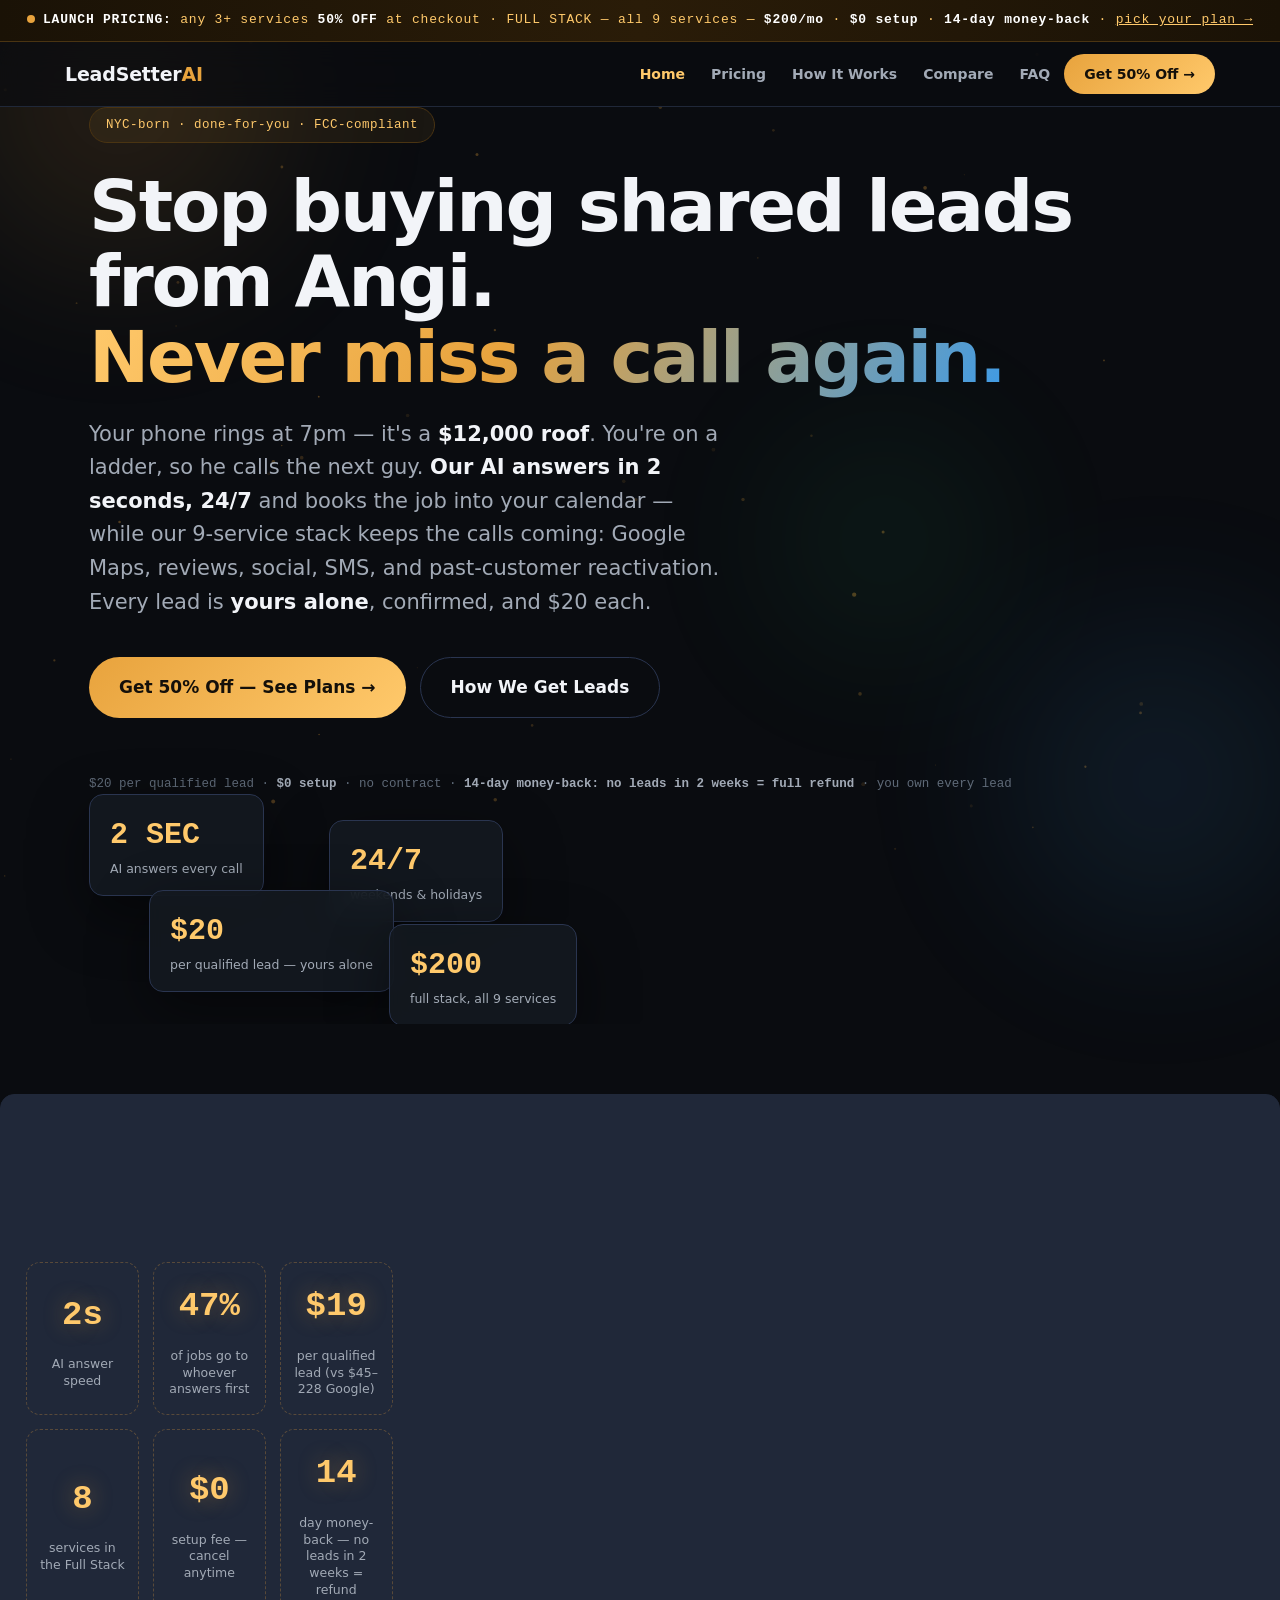
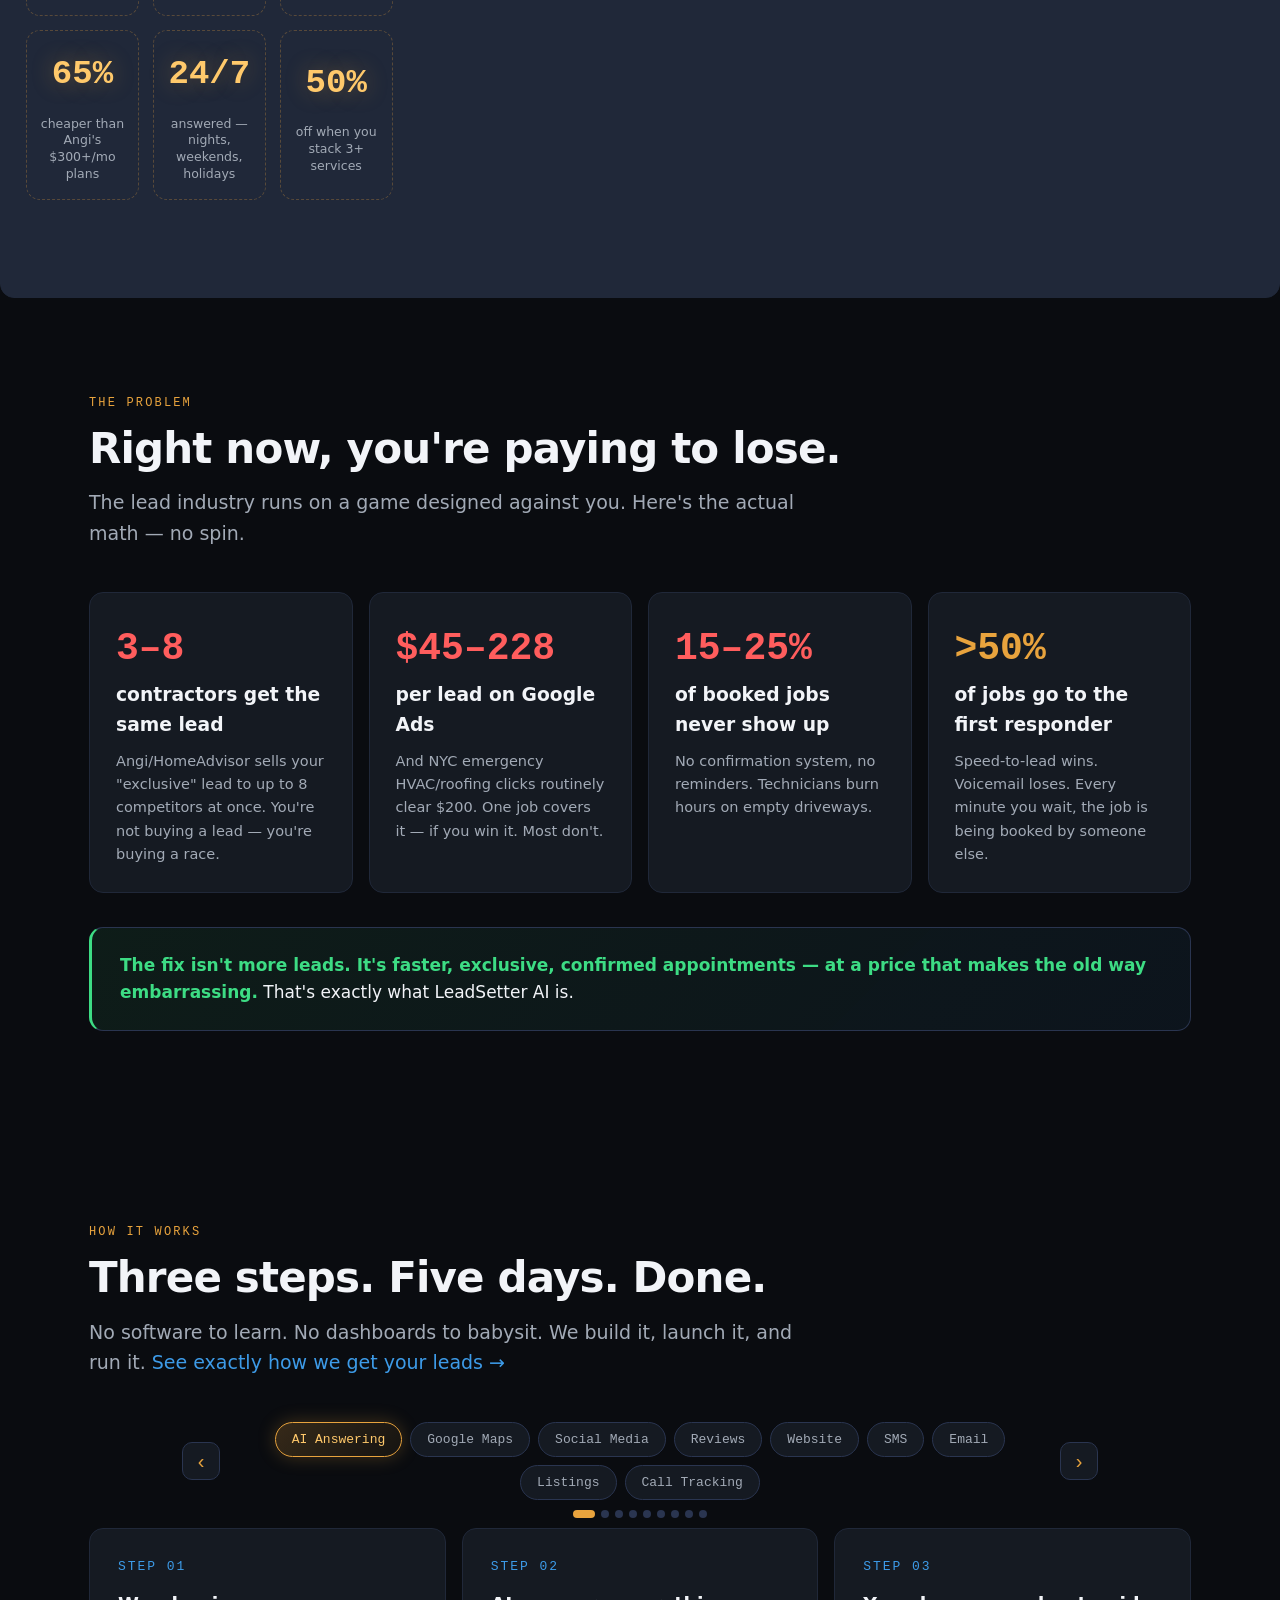
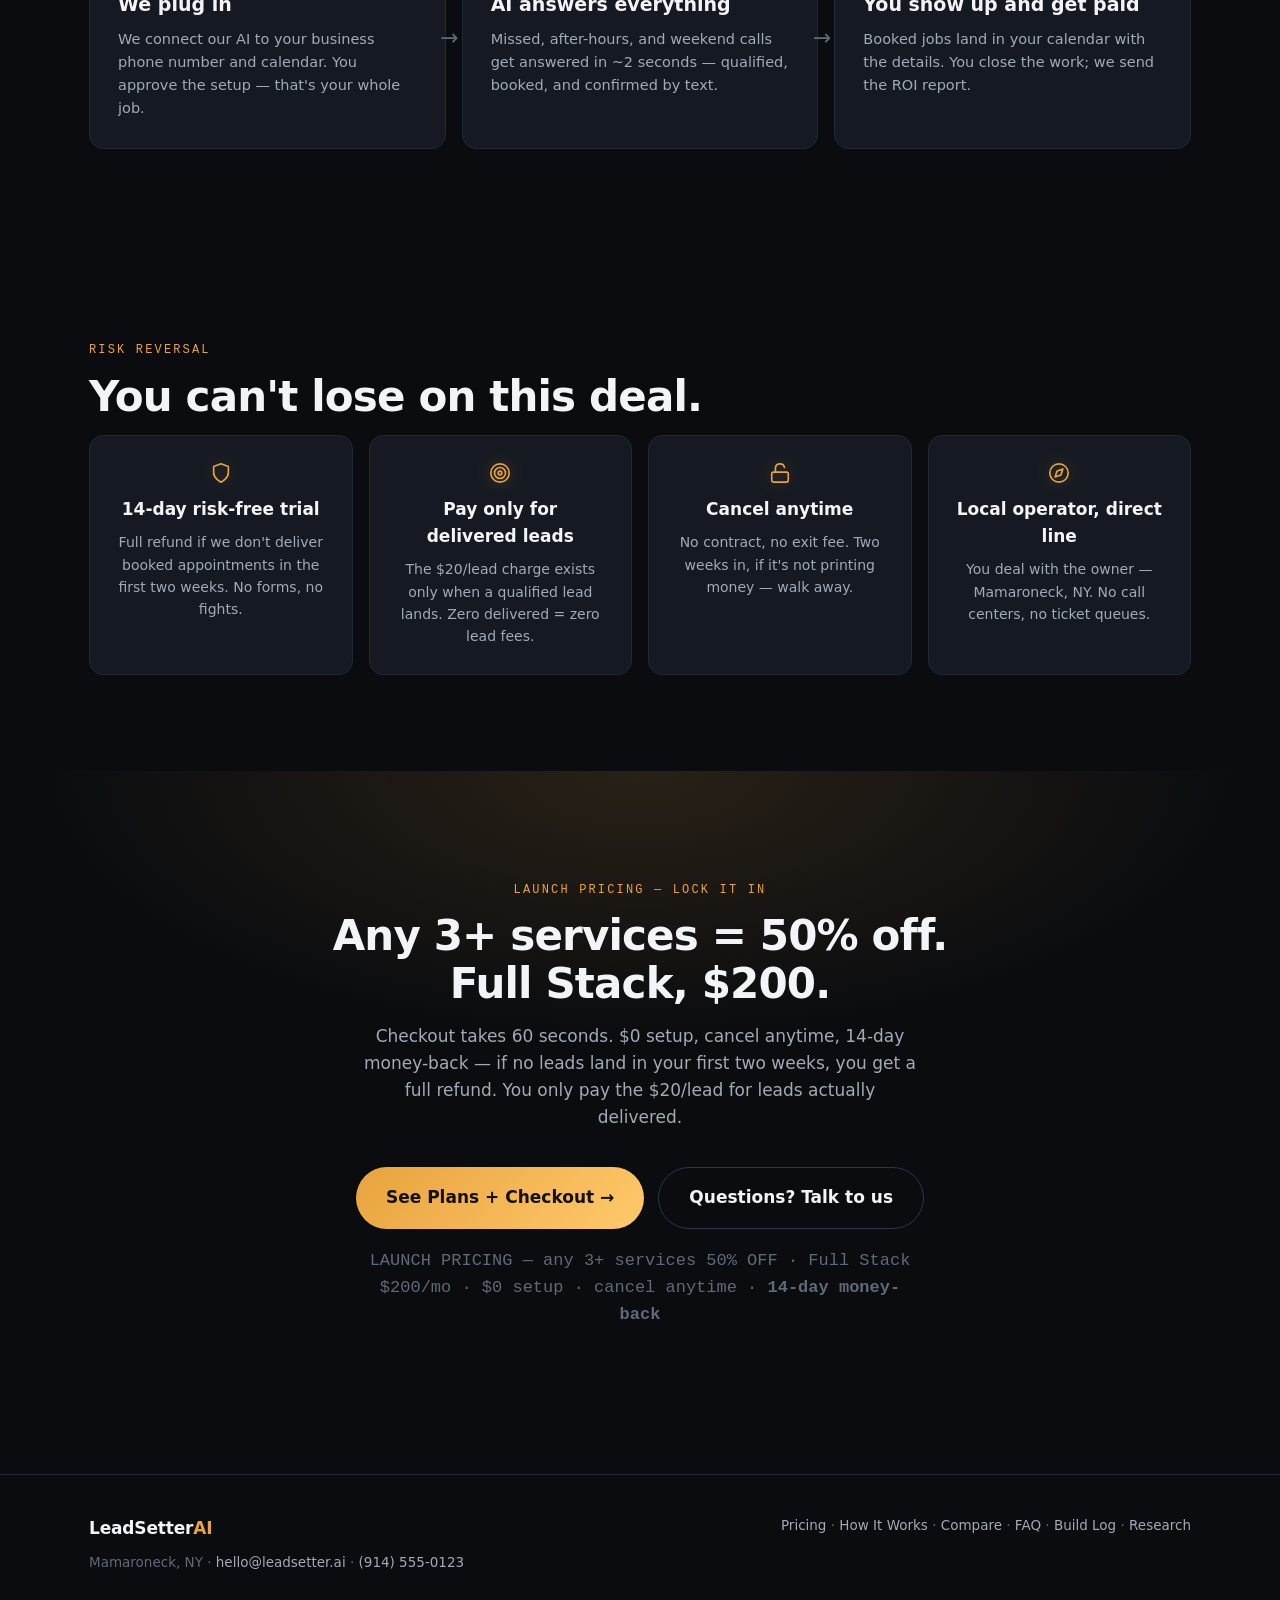
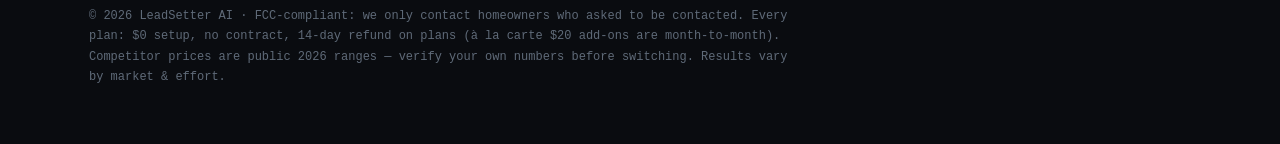
==== commit cba0cb69: "Restore original hero heading; custom-plan math panel always visible (no dead gap); a la carte grid " ====
--- a/index.html
+++ b/index.html
@@ -26,7 +26,7 @@
 <header class="hero">
   <div class="wrap">
     <div class="badge">NYC-born · done-for-you · FCC-compliant</div>
-    <h1>Stop buying shared leads from Angi.<br><span class="grad">Get 20–40 exclusive leads a month.</span></h1>
+    <h1>Stop buying shared leads from Angi.<br><span class="grad">Never miss a call again.</span></h1>
     <p class="lead">Your phone rings at 7pm — it's a <b>$12,000 roof</b>. You're on a ladder, so he calls the next guy. <b>Our AI answers in 2 seconds, 24/7</b> and books the job into your calendar — while our 9-service stack keeps the calls coming: Google Maps, reviews, social, SMS, and past-customer reactivation. Every lead is <b>yours alone</b>, confirmed, and $20 each.</p>
     <div class="ctas">
       <a class="btn btn-gold" href="pricing.html">Get 50% Off — See Plans →</a>
--- a/css/style.css
+++ b/css/style.css
@@ -159,8 +159,8 @@
 .leadnote b{color:var(--gold2)}
 .services{margin-top:60px}
 .services h3{font-size:20px;margin-bottom:20px;text-align:center}
-.sgrid{display:grid;grid-template-columns:repeat(auto-fit,minmax(250px,1fr));gap:12px}
-.svc{display:flex;justify-content:space-between;align-items:center;gap:10px;background:var(--bg2);border:1px solid var(--line);border-radius:11px;padding:14px 18px;transition:border-color .15s}
+.sgrid{display:grid;grid-template-columns:repeat(3,1fr);gap:14px}
+.svc{display:flex;flex-direction:column;justify-content:space-between;align-items:stretch;gap:12px;background:rgba(23,27,33,.55);border:1px solid var(--line2);border-radius:14px;padding:18px 16px;min-height:150px;transition:border-color .15s}
 .svc:hover{border-color:var(--line2)}
 .svc .sn{font-size:14.5px;font-weight:600}
 .svc .sprice{text-align:right}
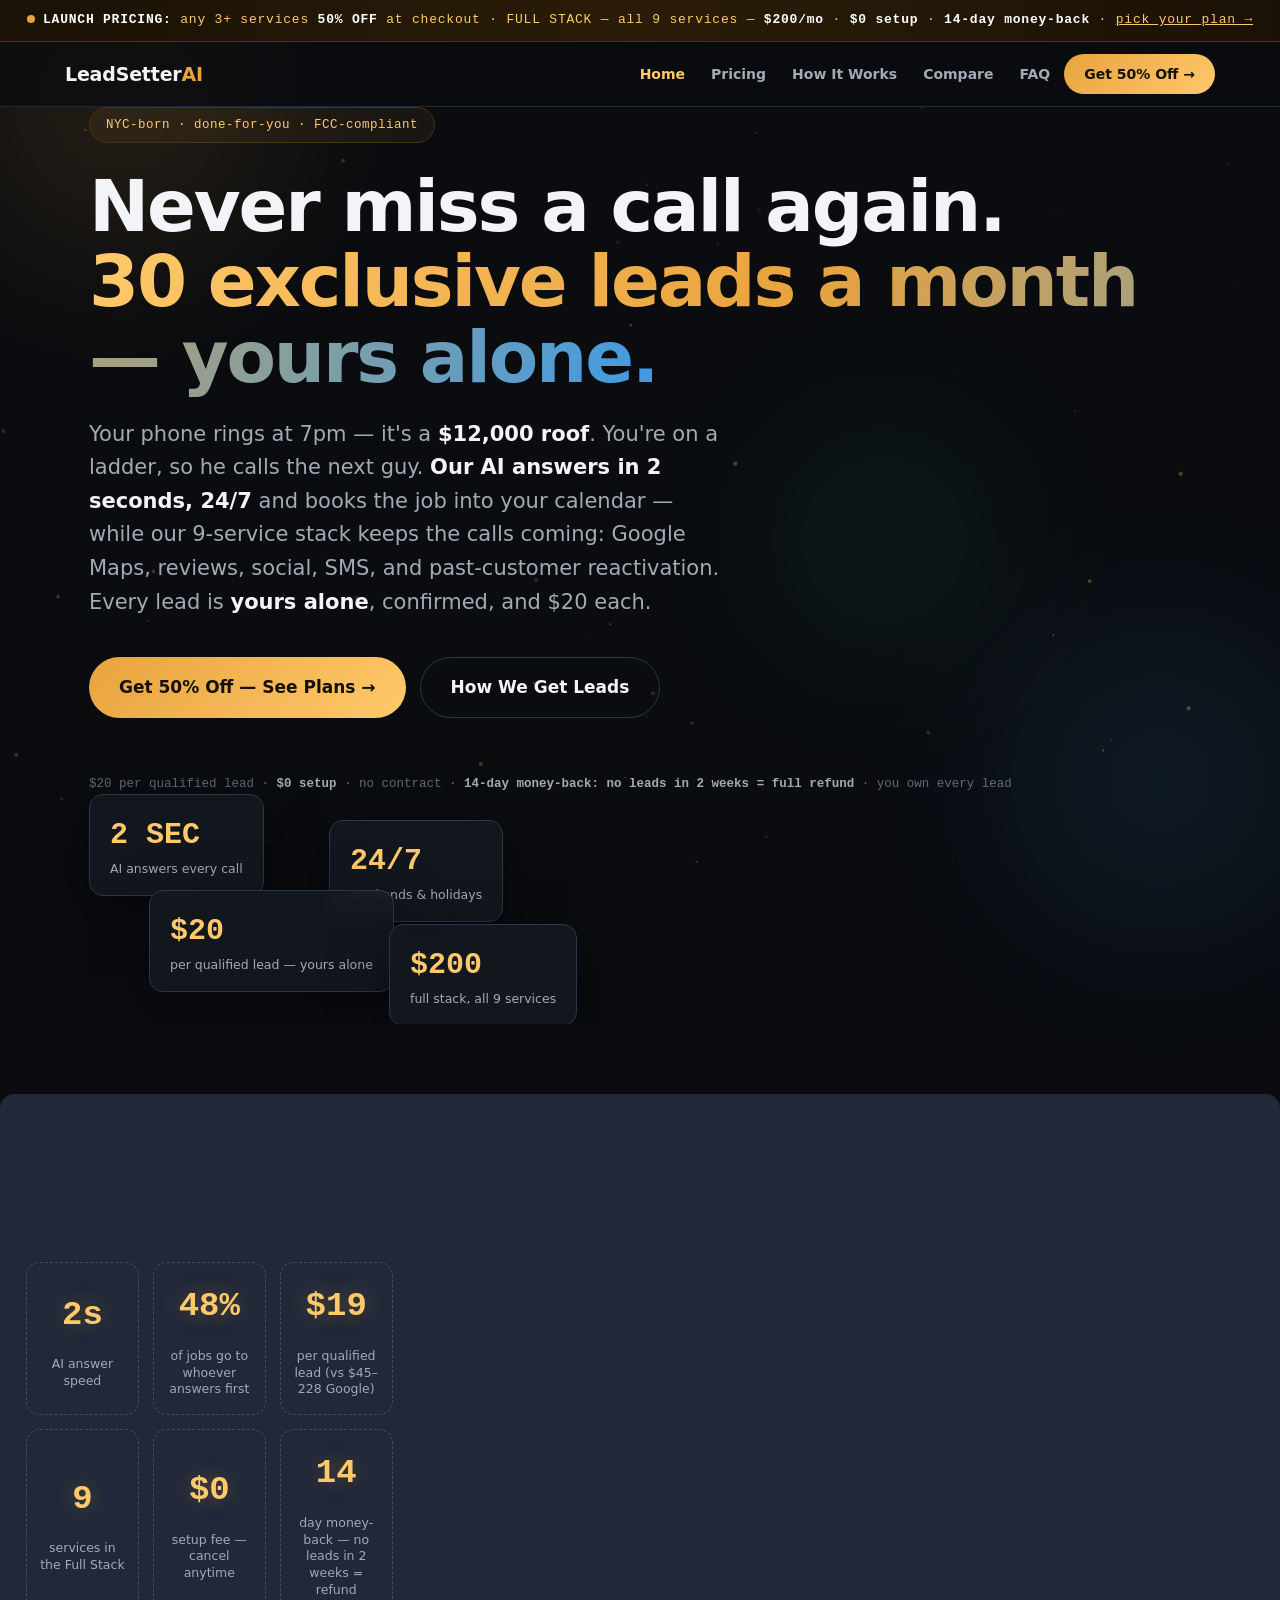
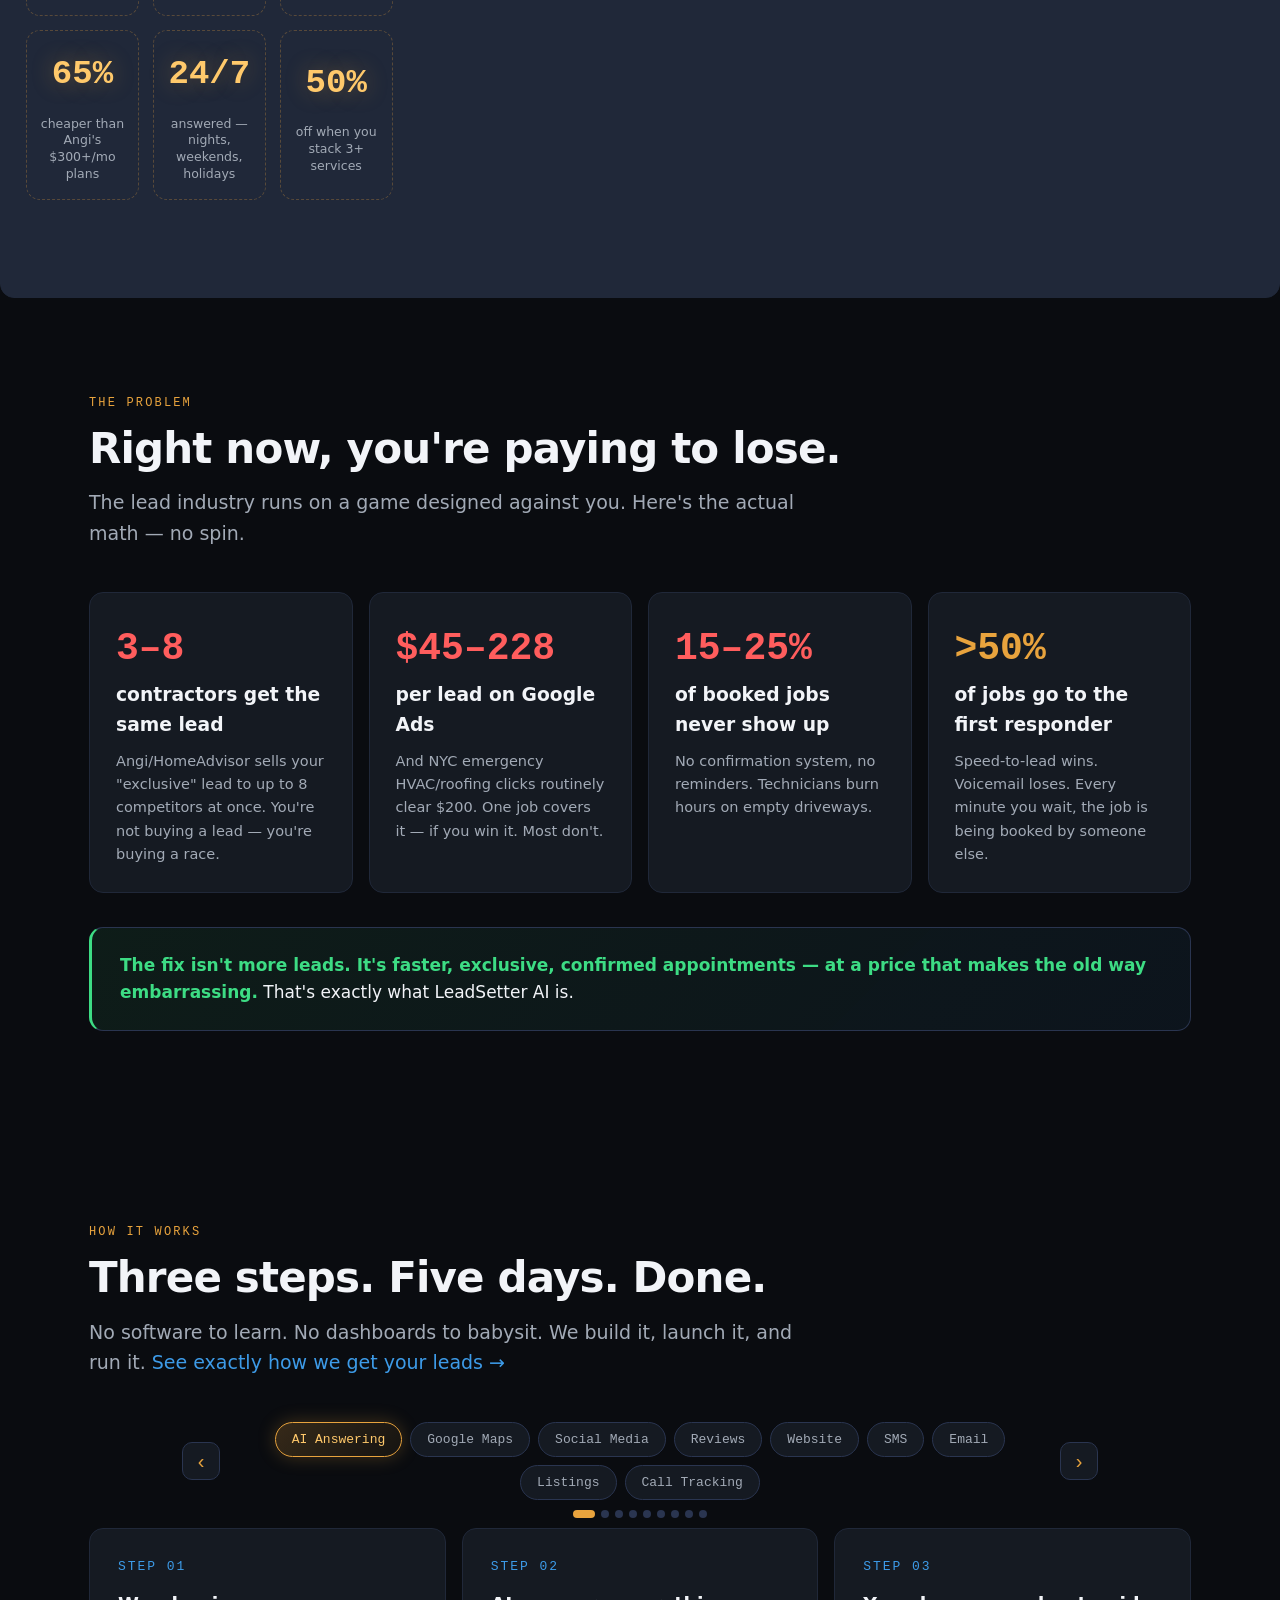
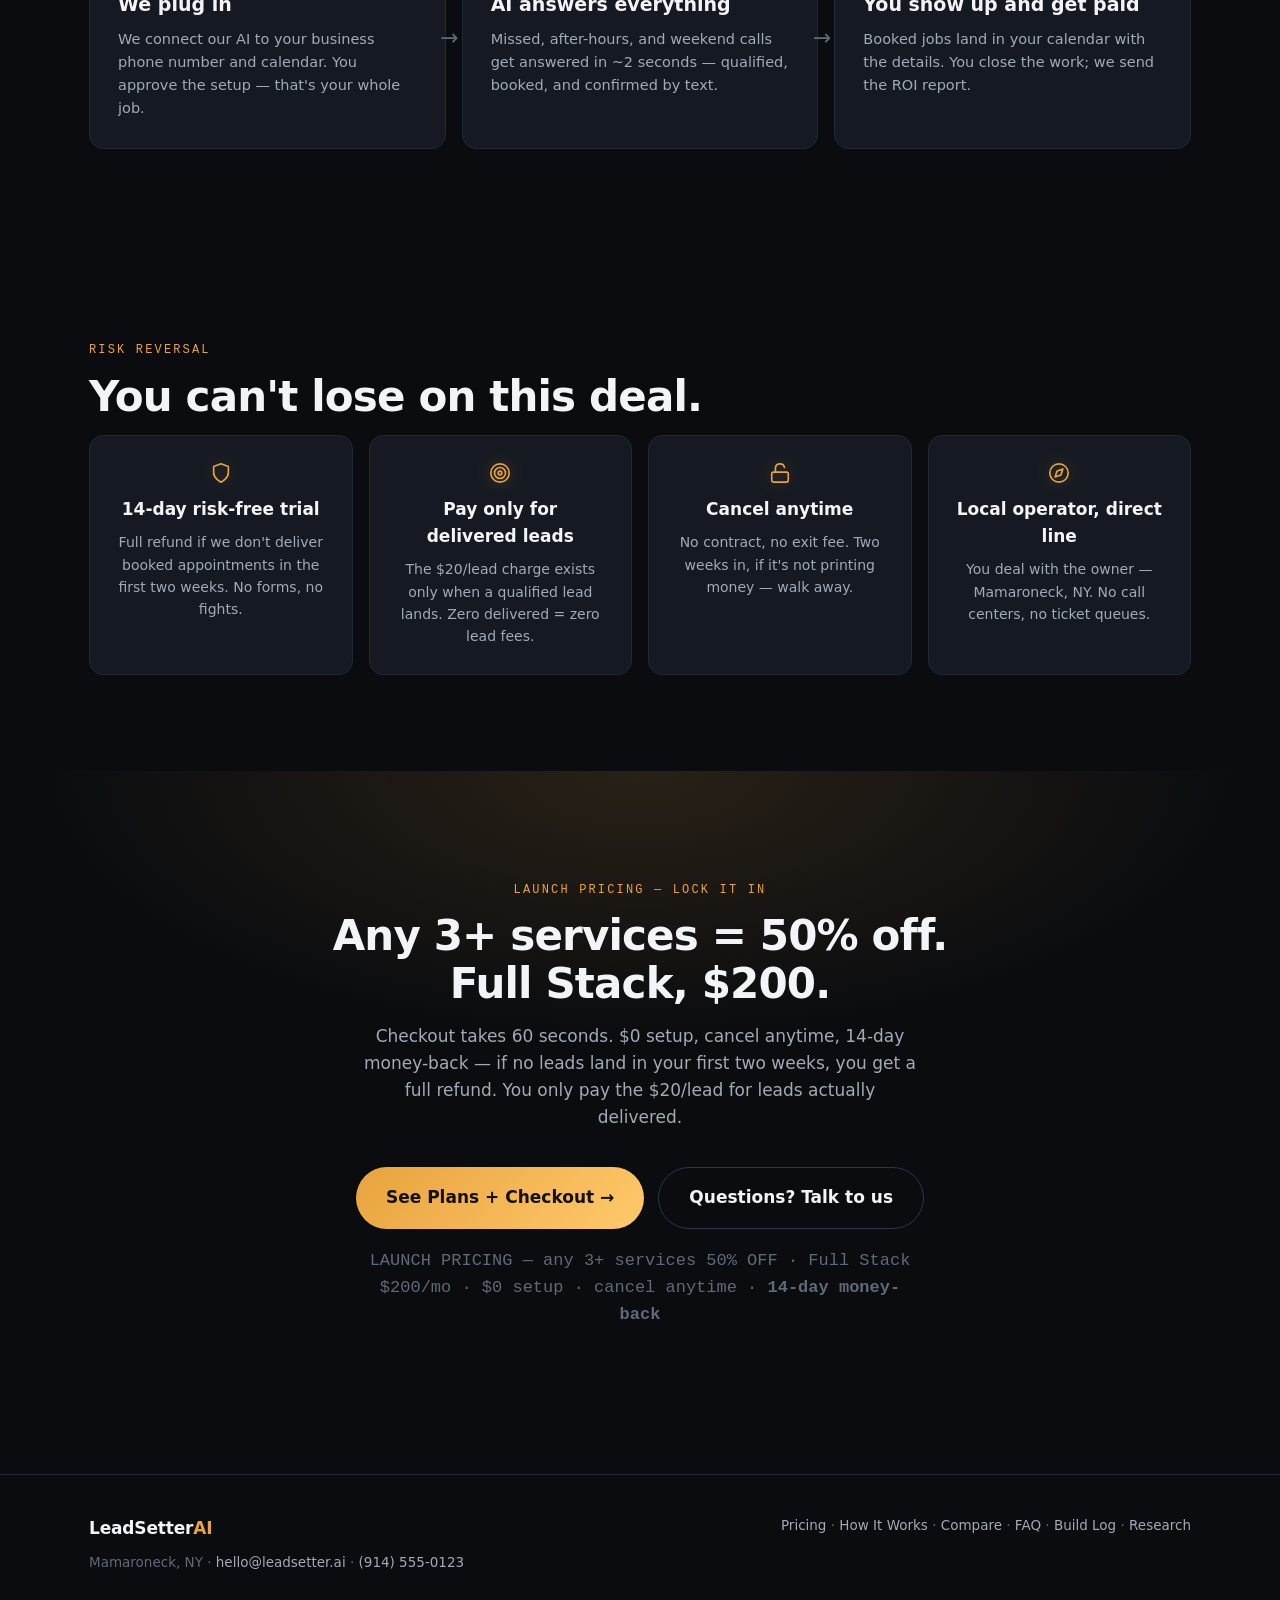
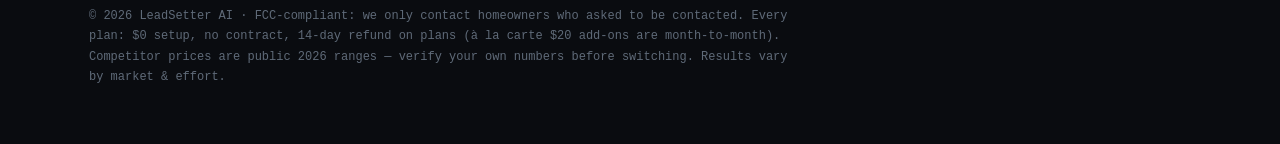
==== commit 59772b26: "Hero heading: Never miss a call again. 30 exclusive leads a month - yours alone." ====
--- a/index.html
+++ b/index.html
@@ -26,7 +26,7 @@
 <header class="hero">
   <div class="wrap">
     <div class="badge">NYC-born · done-for-you · FCC-compliant</div>
-    <h1>Stop buying shared leads from Angi.<br><span class="grad">Never miss a call again.</span></h1>
+    <h1>Never miss a call again.<br><span class="grad">30 exclusive leads a month — yours alone.</span></h1>
     <p class="lead">Your phone rings at 7pm — it's a <b>$12,000 roof</b>. You're on a ladder, so he calls the next guy. <b>Our AI answers in 2 seconds, 24/7</b> and books the job into your calendar — while our 9-service stack keeps the calls coming: Google Maps, reviews, social, SMS, and past-customer reactivation. Every lead is <b>yours alone</b>, confirmed, and $20 each.</p>
     <div class="ctas">
       <a class="btn btn-gold" href="pricing.html">Get 50% Off — See Plans →</a>
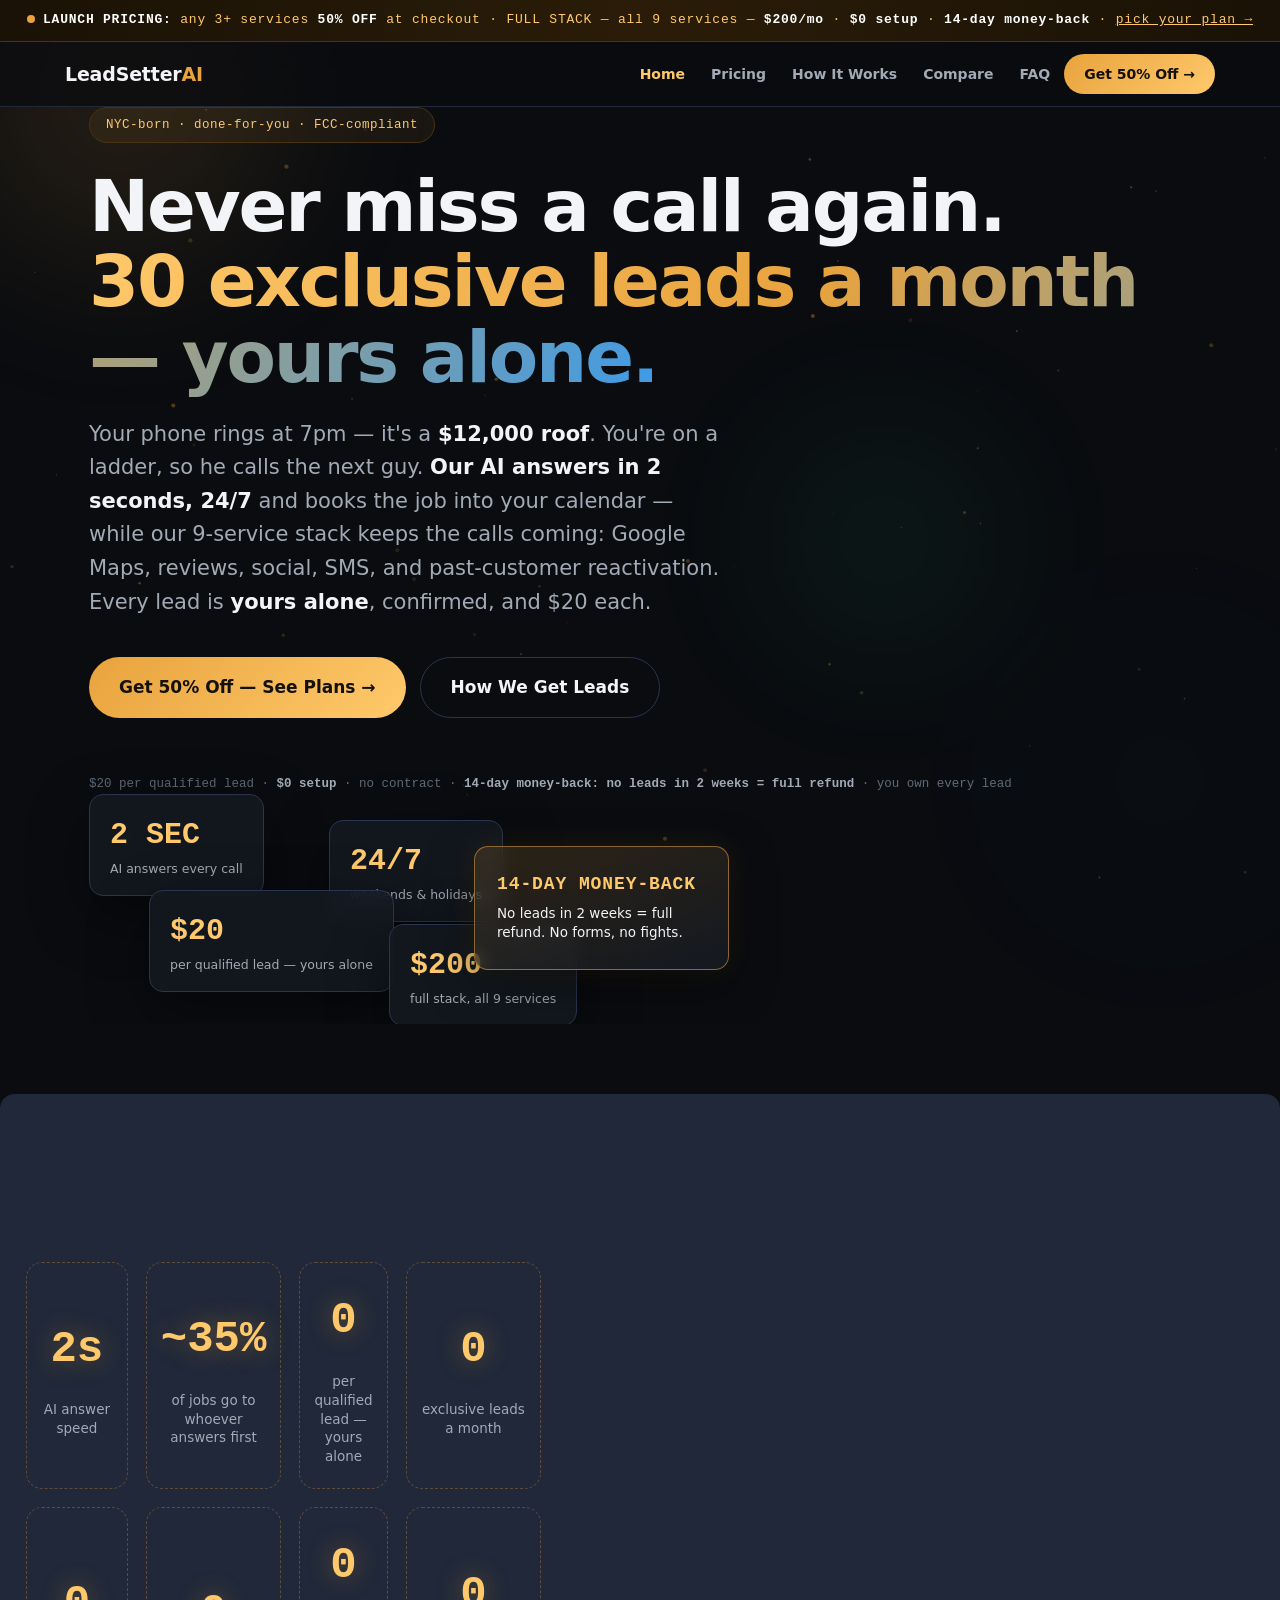
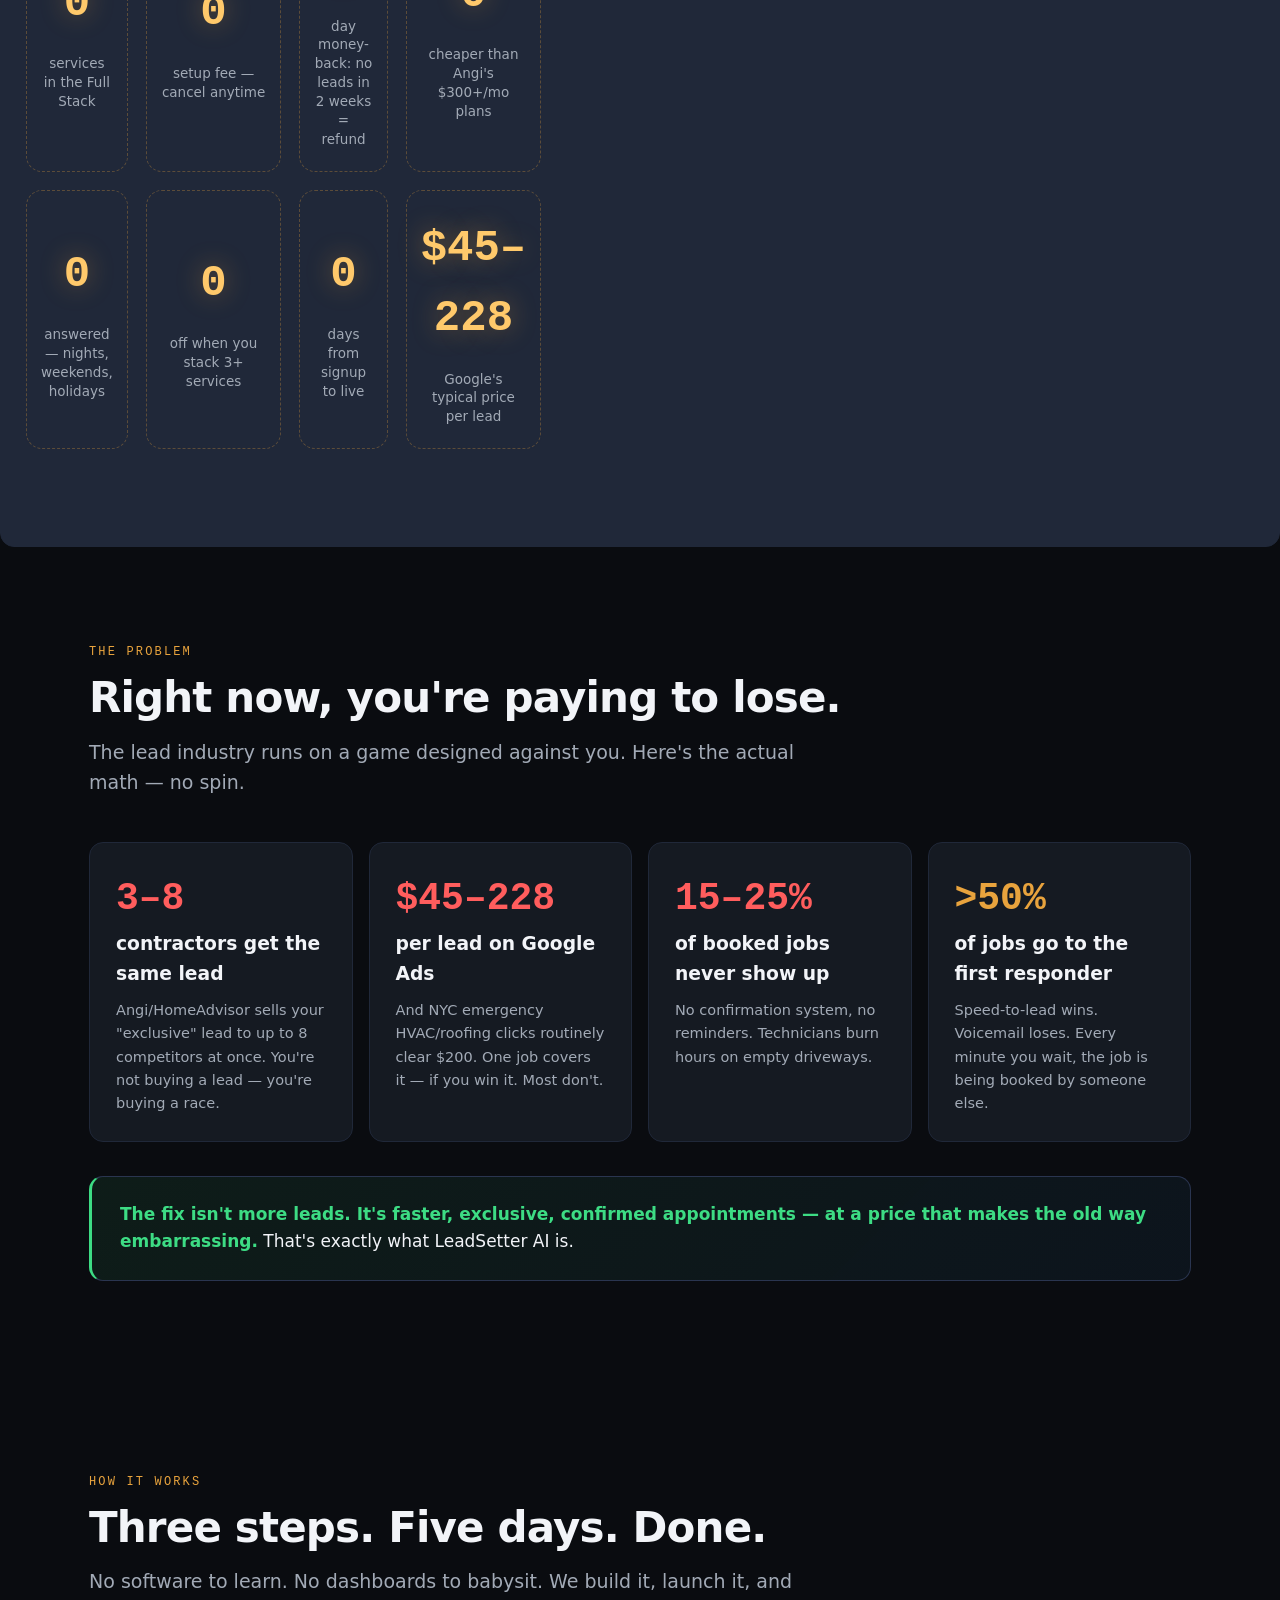
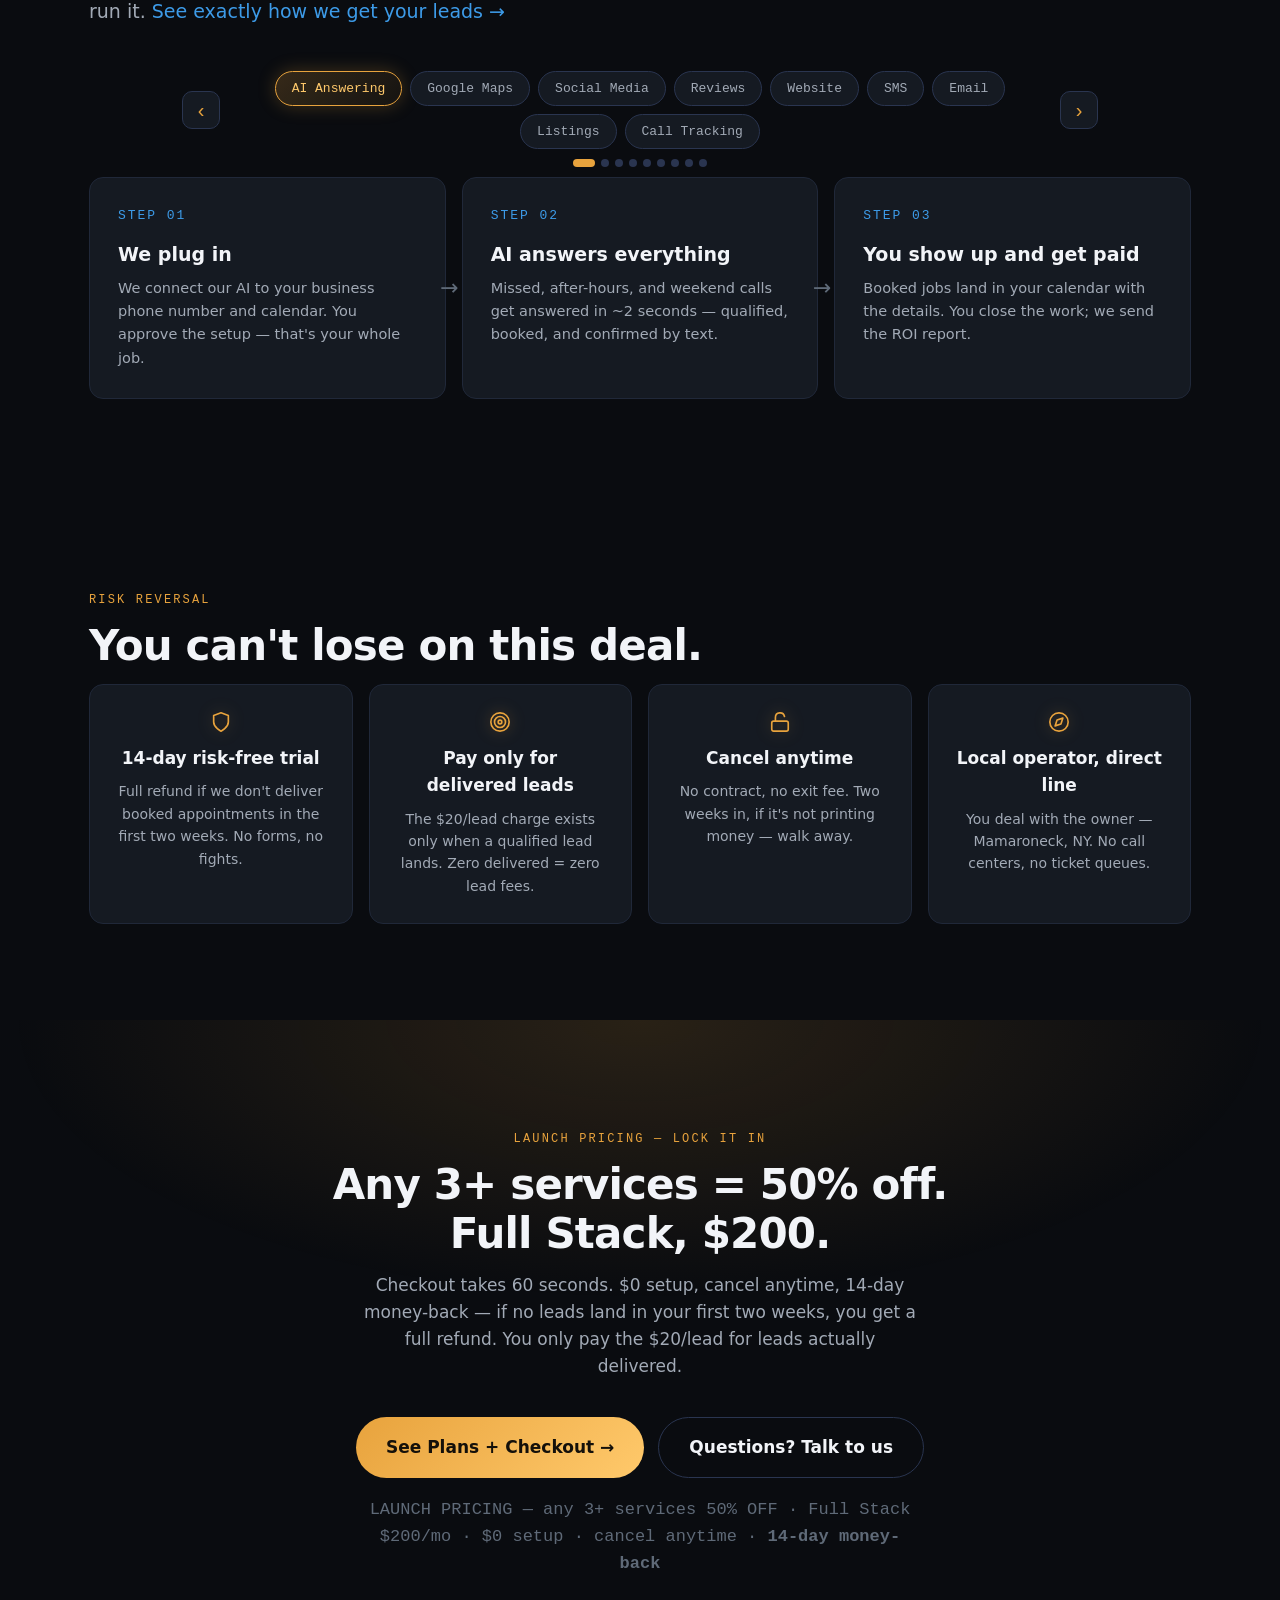
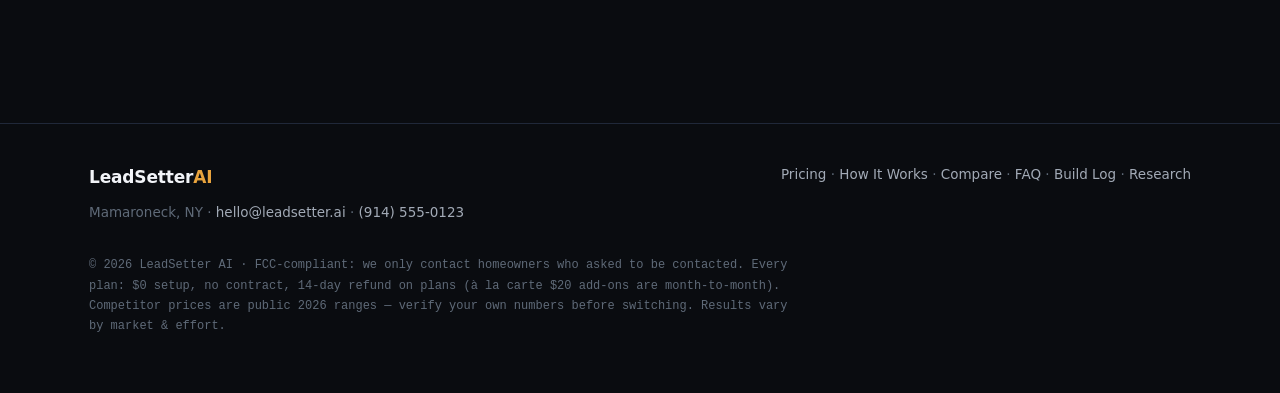
==== commit ae2d80c7: "Home: 12 accurate stats in wide 4x3 grid (cascade count-up one by one, ~ on approximations, one rang" ====
--- a/index.html
+++ b/index.html
@@ -38,20 +38,24 @@
       <div class="fcard fc2"><div class="n">24/7</div><div class="l">weekends &amp; holidays</div></div>
       <div class="fcard fc3"><div class="n">$20</div><div class="l">per qualified lead — yours alone</div></div>
       <div class="fcard fc4"><div class="n">$200</div><div class="l">full stack, all 9 services</div></div>
+      <div class="fcard fc5"><div class="n">14-DAY MONEY-BACK</div><div class="l">No leads in 2 weeks = full refund. No forms, no fights.</div></div>
     </div>
   </div>
 </header>
 
 <section class="stats reveal"><div class="wrap"><div class="stats">
   <div class="stat"><div class="v"><span class="cnt" data-to="2" data-suffix="s">0</span></div><div class="l">AI answer speed</div></div>
-  <div class="stat"><div class="v"><span class="cnt" data-to="50" data-suffix="%">0</span></div><div class="l">of jobs go to whoever answers first</div></div>
-  <div class="stat"><div class="v"><span class="cnt" data-to="20" data-prefix="$">0</span></div><div class="l">per qualified lead (vs $45–228 Google)</div></div>
+  <div class="stat"><div class="v"><span class="cnt" data-to="50" data-prefix="~" data-suffix="%">0</span></div><div class="l">of jobs go to whoever answers first</div></div>
+  <div class="stat"><div class="v"><span class="cnt" data-to="20" data-prefix="$">0</span></div><div class="l">per qualified lead — yours alone</div></div>
+  <div class="stat"><div class="v"><span class="cnt" data-to="30" data-prefix="~">0</span></div><div class="l">exclusive leads a month</div></div>
   <div class="stat"><div class="v"><span class="cnt" data-to="9">0</span></div><div class="l">services in the Full Stack</div></div>
-  <div class="stat"><div class="v">$0</div><div class="l">setup fee — cancel anytime</div></div>
-  <div class="stat"><div class="v">14</div><div class="l">day money-back — no leads in 2 weeks = refund</div></div>
-  <div class="stat"><div class="v">65%</div><div class="l">cheaper than Angi's $300+/mo plans</div></div>
-  <div class="stat"><div class="v">24/7</div><div class="l">answered — nights, weekends, holidays</div></div>
-  <div class="stat"><div class="v">50%</div><div class="l">off when you stack 3+ services</div></div>
+  <div class="stat"><div class="v"><span class="cnt" data-to="0" data-prefix="$">0</span></div><div class="l">setup fee — cancel anytime</div></div>
+  <div class="stat"><div class="v"><span class="cnt" data-to="14">0</span></div><div class="l">day money-back: no leads in 2 weeks = refund</div></div>
+  <div class="stat"><div class="v"><span class="cnt" data-to="65" data-prefix="~" data-suffix="%">0</span></div><div class="l">cheaper than Angi's $300+/mo plans</div></div>
+  <div class="stat"><div class="v"><span class="cnt" data-to="24" data-suffix="/7">0</span></div><div class="l">answered — nights, weekends, holidays</div></div>
+  <div class="stat"><div class="v"><span class="cnt" data-to="50" data-suffix="%">0</span></div><div class="l">off when you stack 3+ services</div></div>
+  <div class="stat"><div class="v"><span class="cnt" data-to="5">0</span></div><div class="l">days from signup to live</div></div>
+  <div class="stat"><div class="v">$45–228</div><div class="l">Google's typical price per lead</div></div>
 </div></div></section>
 
 <section class="enemy" id="enemy"><div class="wrap">
--- a/css/style.css
+++ b/css/style.css
@@ -35,7 +35,7 @@
 #particles{position:fixed;inset:0;z-index:0;pointer-events:none;opacity:.55}
 .orb{position:absolute;border-radius:50%;filter:blur(80px);opacity:.32;z-index:0;pointer-events:none}
 .orb-g{width:520px;height:520px;background:radial-gradient(circle,rgba(232,163,61,.55),transparent 65%);top:-160px;left:-140px;animation:drift 18s ease-in-out infinite alternate}
-.orb-b{width:480px;height:480px;background:radial-gradient(circle,rgba(61,155,232,.5),transparent 65%);bottom:-120px;right:-120px;animation:drift 22s ease-in-out infinite alternate-reverse}
+.orb-b{width:480px;height:480px;background:radial-gradient(circle,rgba(61,155,232,.28),transparent 65%);bottom:-120px;right:-120px;opacity:.12;filter:blur(100px);animation:drift 22s ease-in-out infinite alternate-reverse}
 .orb-g2{width:360px;height:360px;background:radial-gradient(circle,rgba(61,220,132,.35),transparent 65%);top:40%;left:55%;animation:drift 26s ease-in-out infinite alternate}
 @keyframes drift{from{transform:translate(0,0) scale(1)}to{transform:translate(60px,-40px) scale(1.12)}}
 
@@ -76,6 +76,9 @@
 .fc2{top:26px;left:240px;animation-delay:1.6s}
 .fc3{top:96px;left:60px;animation-delay:3.1s}
 .fc4{top:130px;left:300px;animation-delay:4.4s}
+.fc5{top:52px;left:385px;width:255px;padding:26px 22px;border:1px solid rgba(232,163,61,.55);background:linear-gradient(160deg,rgba(232,163,61,.16),rgba(21,26,34,.92));box-shadow:0 14px 44px rgba(0,0,0,.5),0 0 30px rgba(232,163,61,.12);animation-delay:2.4s}
+.fc5 .n{font-size:18px;letter-spacing:.05em;line-height:1.25}
+.fc5 .l{font-size:13.5px;color:var(--ink);margin-top:8px;line-height:1.45}
 @keyframes floaty{0%,100%{transform:translateY(0)}50%{transform:translateY(-14px)}}
 
 /* ── stat band ─────────────────────────────────── */
@@ -295,14 +298,16 @@
 .ico,.gico{color:var(--gold);line-height:1}
 .ico svg,.gico svg{display:block;margin:0 auto;filter:drop-shadow(0 0 8px rgba(232,163,61,.35))}
 
-/* ── stats: 3x3 grid, large see-through squares ── */
-.stats{display:grid;grid-template-columns:repeat(3,1fr);gap:14px}
-.stat{background:transparent;border:1px dashed rgba(232,163,61,.28);border-radius:14px;
-  min-height:120px;display:flex;flex-direction:column;align-items:center;justify-content:center;gap:8px;
-  padding:16px 10px;backdrop-filter:none}
-.stat .v{font-size:34px;color:var(--gold2);text-shadow:0 0 22px rgba(232,163,61,.35)}
-.stat .l{font-size:12.5px;max-width:170px;line-height:1.35}
-@media (max-width:560px){.stat{min-height:100px}.stat .v{font-size:26px}.stat .l{font-size:11px}}
+/* ── stats: wide 4x3 grid, big see-through squares ── */
+.stats .wrap{max-width:1400px}
+.stats{display:grid;grid-template-columns:repeat(4,1fr);gap:18px}
+.stat{background:transparent;border:1px dashed rgba(232,163,61,.3);border-radius:16px;
+  min-height:170px;display:flex;flex-direction:column;align-items:center;justify-content:center;gap:10px;
+  padding:22px 14px}
+.stat .v{font-size:44px;color:var(--gold2);text-shadow:0 0 26px rgba(232,163,61,.4)}
+.stat .l{font-size:13.5px;max-width:210px;line-height:1.4;text-align:center}
+@media (max-width:1100px){.stats{grid-template-columns:repeat(3,1fr)}}
+@media (max-width:680px){.stats{grid-template-columns:repeat(2,1fr);gap:12px}.stat{min-height:120px;padding:16px 10px}.stat .v{font-size:30px}.stat .l{font-size:11.5px}}
 
 /* ── à la carte cards are the builder (clickable) ── */
 .svc{cursor:pointer;position:relative;transition:.15s}
